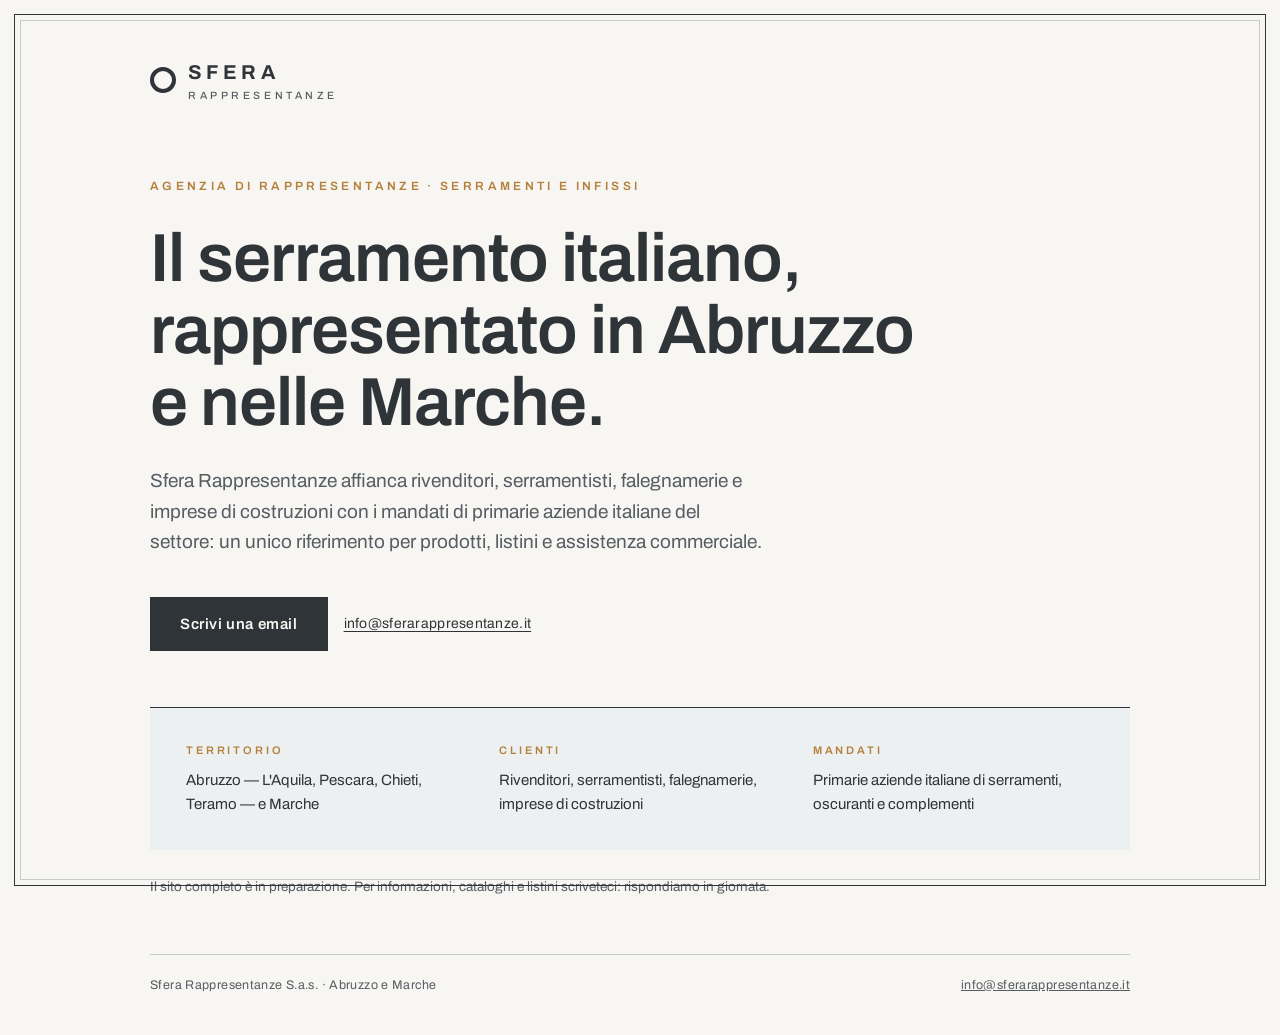
==== index.html @ 8144981e "Territorio Abruzzo e Marche + email info@sferarappresentanze.it Co-Authored-By: Claude Fable 5 <nore" ====
<!DOCTYPE html>
<html lang="it">
<head>
<meta charset="UTF-8">
<meta name="viewport" content="width=device-width, initial-scale=1.0">
<title>Sfera Rappresentanze — Serramenti e infissi in Abruzzo</title>
<meta name="description" content="Sfera Rappresentanze S.a.s. — agenzia di rappresentanze per serramenti e infissi. Al fianco di rivenditori, serramentisti e imprese in Abruzzo e nelle Marche con i marchi di primarie aziende italiane.">
<link rel="icon" href="data:image/svg+xml,%3Csvg xmlns='http://www.w3.org/2000/svg' viewBox='0 0 32 32'%3E%3Ccircle cx='16' cy='16' r='11' fill='none' stroke='%232F3438' stroke-width='4'/%3E%3C/svg%3E">
<link rel="preconnect" href="https://fonts.googleapis.com">
<link rel="preconnect" href="https://fonts.gstatic.com" crossorigin>
<link href="https://fonts.googleapis.com/css2?family=Archivo:wght@400;500;600;700&display=swap" rel="stylesheet">
<style>
  :root {
    --carta: #F7F6F3;
    --antracite: #2F3438;
    --grafite: #565D63;
    --alluminio: #C8CBCD;
    --rovere: #B5803C;
    --vetro: #EDF0F1;
  }
  * { margin: 0; padding: 0; box-sizing: border-box; }

  html { scroll-behavior: smooth; }

  body {
    font-family: 'Archivo', system-ui, sans-serif;
    background: var(--carta);
    color: var(--antracite);
    line-height: 1.6;
    min-height: 100vh;
  }

  /* Il telaio: la pagina dentro una cornice, come un serramento */
  .telaio {
    position: fixed;
    inset: 14px;
    border: 1.5px solid var(--antracite);
    pointer-events: none;
    z-index: 10;
  }
  .telaio::after {
    content: "";
    position: absolute;
    inset: 5px;
    border: 1px solid var(--alluminio);
  }

  .pagina {
    max-width: 1060px;
    margin: 0 auto;
    padding: 56px 40px 40px;
    display: flex;
    flex-direction: column;
    min-height: 100vh;
  }

  header {
    display: flex;
    align-items: baseline;
    gap: 14px;
  }
  .marchio {
    display: flex;
    align-items: center;
    gap: 12px;
  }
  .sfera-glifo {
    width: 26px;
    height: 26px;
    border: 4px solid var(--antracite);
    border-radius: 50%;
    flex: none;
  }
  .marchio-testo {
    font-weight: 700;
    font-size: 20px;
    letter-spacing: 0.22em;
    text-transform: uppercase;
  }
  .marchio-testo small {
    display: block;
    font-weight: 500;
    font-size: 10.5px;
    letter-spacing: 0.34em;
    color: var(--grafite);
  }

  main { flex: 1; display: flex; flex-direction: column; justify-content: center; }

  .hero {
    padding: 72px 0 56px;
  }
  .occhiello {
    font-size: 12px;
    font-weight: 600;
    letter-spacing: 0.28em;
    text-transform: uppercase;
    color: var(--rovere);
    margin-bottom: 26px;
  }
  h1 {
    font-size: clamp(38px, 6.5vw, 68px);
    font-weight: 600;
    line-height: 1.06;
    letter-spacing: -0.015em;
    max-width: 20ch;
  }
  .sottotitolo {
    margin-top: 28px;
    font-size: clamp(16px, 2vw, 19px);
    color: var(--grafite);
    max-width: 56ch;
  }
  .azioni { margin-top: 40px; display: flex; gap: 16px; flex-wrap: wrap; align-items: center; }
  .cta {
    display: inline-block;
    background: var(--antracite);
    color: var(--carta);
    text-decoration: none;
    font-weight: 600;
    font-size: 15px;
    letter-spacing: 0.04em;
    padding: 15px 30px;
    transition: background 0.2s ease;
  }
  .cta:hover, .cta:focus-visible { background: var(--rovere); }
  .cta:focus-visible { outline: 2px solid var(--antracite); outline-offset: 3px; }
  .email-testo {
    font-size: 14px;
    color: var(--grafite);
    letter-spacing: 0.02em;
  }
  .email-testo a { color: var(--antracite); text-decoration: underline; text-underline-offset: 3px; }

  /* Banda dati: tre voci che dicono chi siamo, senza fronzoli */
  .banda {
    background: var(--vetro);
    border-top: 1.5px solid var(--antracite);
    padding: 34px 36px;
    display: grid;
    grid-template-columns: repeat(3, 1fr);
    gap: 32px;
  }
  .banda dt {
    font-size: 11px;
    font-weight: 600;
    letter-spacing: 0.26em;
    text-transform: uppercase;
    color: var(--rovere);
    margin-bottom: 8px;
  }
  .banda dd { font-size: 15px; color: var(--antracite); }

  .nota-cantiere {
    margin-top: 26px;
    font-size: 13.5px;
    color: var(--grafite);
  }

  footer {
    margin-top: 56px;
    padding-top: 20px;
    border-top: 1px solid var(--alluminio);
    display: flex;
    justify-content: space-between;
    gap: 16px;
    flex-wrap: wrap;
    font-size: 12.5px;
    color: var(--grafite);
    letter-spacing: 0.03em;
  }
  @media (max-width: 720px) {
    .telaio { inset: 8px; }
    .pagina { padding: 40px 26px 30px; }
    .hero { padding: 48px 0 40px; }
    .banda { grid-template-columns: 1fr; gap: 22px; padding: 28px 24px; }
  }

  /* Ingresso sobrio */
  @media (prefers-reduced-motion: no-preference) {
    .hero > *, .banda, footer {
      opacity: 0;
      transform: translateY(14px);
      animation: entra 0.7s ease forwards;
    }
    .occhiello { animation-delay: 0.05s; }
    h1 { animation-delay: 0.15s; }
    .sottotitolo { animation-delay: 0.25s; }
    .azioni { animation-delay: 0.35s; }
    .banda { animation-delay: 0.45s; }
    footer { animation-delay: 0.55s; }
    @keyframes entra { to { opacity: 1; transform: none; } }
  }
</style>
</head>
<body>
<div class="telaio" aria-hidden="true"></div>
<div class="pagina">

  <header>
    <div class="marchio">
      <span class="sfera-glifo" aria-hidden="true"></span>
      <span class="marchio-testo">Sfera<small>Rappresentanze</small></span>
    </div>
  </header>

  <main>
    <section class="hero">
      <p class="occhiello">Agenzia di rappresentanze · Serramenti e infissi</p>
      <h1>Il serramento italiano, rappresentato in Abruzzo e nelle Marche.</h1>
      <p class="sottotitolo">
        Sfera Rappresentanze affianca rivenditori, serramentisti, falegnamerie e imprese
        di costruzioni con i mandati di primarie aziende italiane del settore:
        un unico riferimento per prodotti, listini e assistenza commerciale.
      </p>
      <div class="azioni">
        <a class="cta" href="mailto:info@sferarappresentanze.it">Scrivi una email</a>
        <p class="email-testo"><a href="mailto:info@sferarappresentanze.it">info@sferarappresentanze.it</a></p>
      </div>
    </section>

    <dl class="banda">
      <div>
        <dt>Territorio</dt>
        <dd>Abruzzo — L'Aquila, Pescara, Chieti, Teramo — e Marche</dd>
      </div>
      <div>
        <dt>Clienti</dt>
        <dd>Rivenditori, serramentisti, falegnamerie, imprese di costruzioni</dd>
      </div>
      <div>
        <dt>Mandati</dt>
        <dd>Primarie aziende italiane di serramenti, oscuranti e complementi</dd>
      </div>
    </dl>

    <p class="nota-cantiere">Il sito completo è in preparazione. Per informazioni, cataloghi e listini scriveteci: rispondiamo in giornata.</p>
  </main>

  <footer>
    <span>Sfera Rappresentanze S.a.s. · Abruzzo e Marche</span>
    <!-- TODO: aggiungere P.IVA appena fornita da Leo (obbligo di legge sui siti aziendali) -->
    <span><a href="mailto:info@sferarappresentanze.it" style="color:inherit">info@sferarappresentanze.it</a></span>
  </footer>

</div>
</body>
</html>
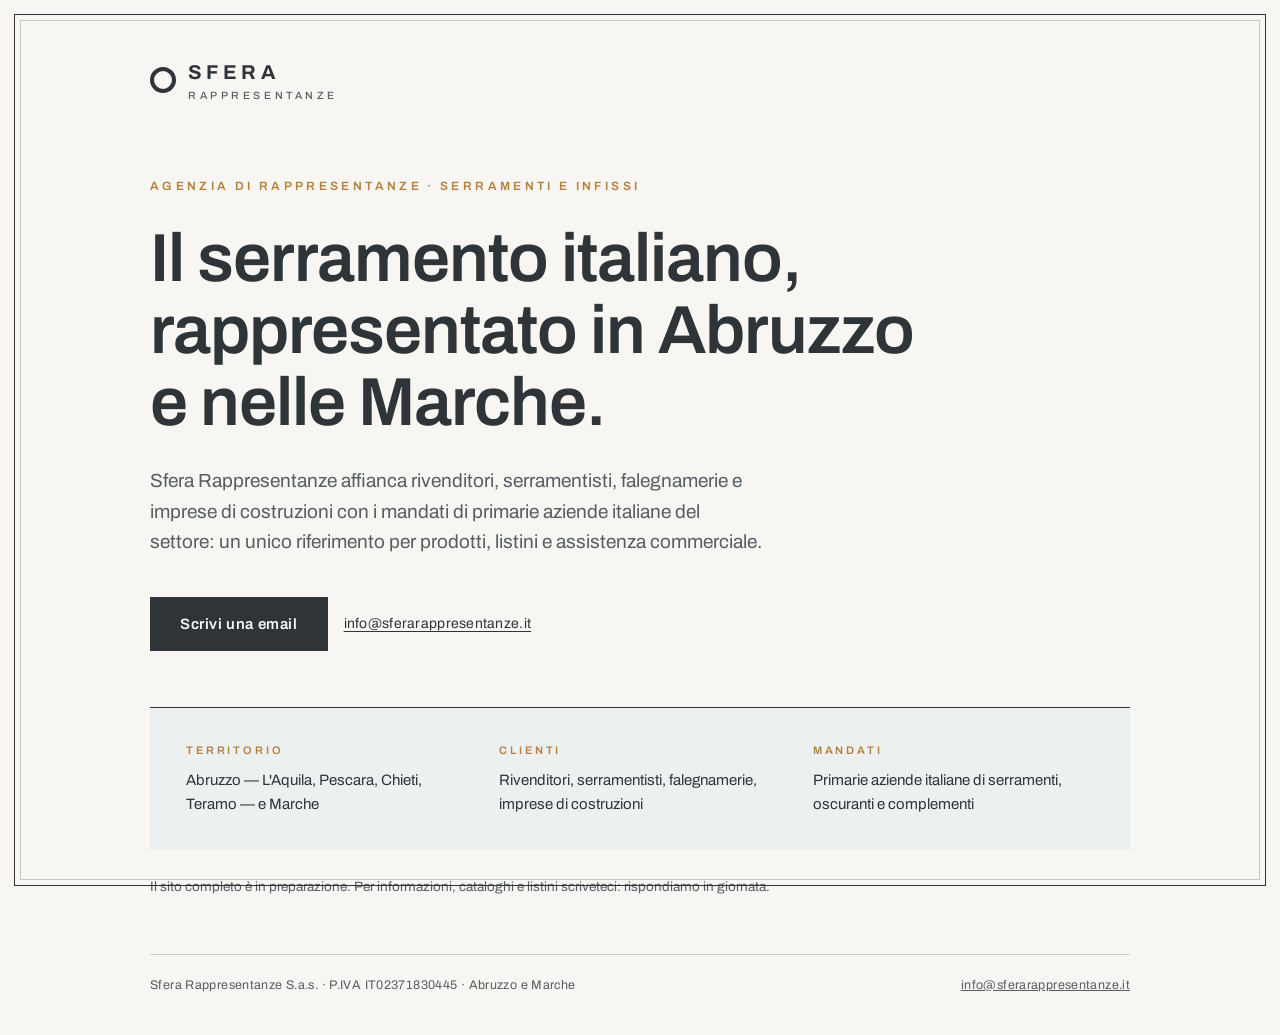
==== commit b6ce5566: "Footer: P.IVA IT02371830445 (obbligo di legge) Co-Authored-By: Claude Fable 5 <noreply@anthropic.com" ====
--- a/index.html
+++ b/index.html
@@ -238,8 +238,7 @@
   </main>
 
   <footer>
-    <span>Sfera Rappresentanze S.a.s. · Abruzzo e Marche</span>
-    <!-- TODO: aggiungere P.IVA appena fornita da Leo (obbligo di legge sui siti aziendali) -->
+    <span>Sfera Rappresentanze S.a.s. · P.IVA IT02371830445 · Abruzzo e Marche</span>
     <span><a href="mailto:info@sferarappresentanze.it" style="color:inherit">info@sferarappresentanze.it</a></span>
   </footer>
 
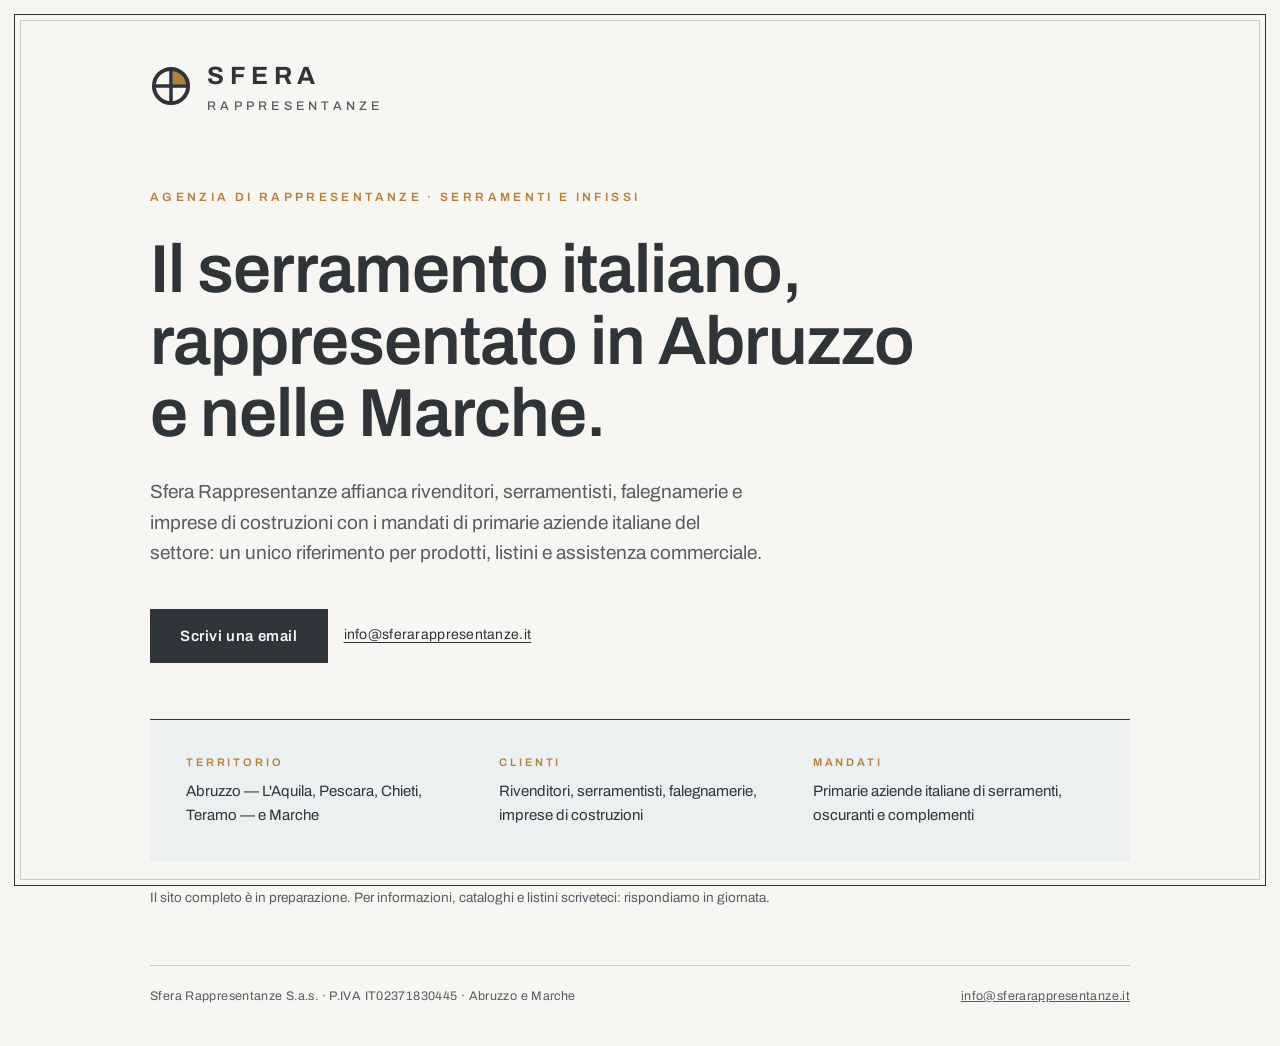
==== commit 2d19257a: "Logo nuovo «sfera-finestra» + marchio più grande su PC - Simbolo: cerchio con montante e traverso, u" ====
--- a/index.html
+++ b/index.html
@@ -5,10 +5,10 @@
 <meta name="viewport" content="width=device-width, initial-scale=1.0">
 <title>Sfera Rappresentanze — Serramenti e infissi in Abruzzo</title>
 <meta name="description" content="Sfera Rappresentanze S.a.s. — agenzia di rappresentanze per serramenti e infissi. Al fianco di rivenditori, serramentisti e imprese in Abruzzo e nelle Marche con i marchi di primarie aziende italiane.">
-<link rel="icon" href="data:image/svg+xml,%3Csvg xmlns='http://www.w3.org/2000/svg' viewBox='0 0 32 32'%3E%3Ccircle cx='16' cy='16' r='11' fill='none' stroke='%232F3438' stroke-width='4'/%3E%3C/svg%3E">
-<link rel="preconnect" href="https://fonts.googleapis.com">
-<link rel="preconnect" href="https://fonts.gstatic.com" crossorigin>
-<link href="https://fonts.googleapis.com/css2?family=Archivo:wght@400;500;600;700&display=swap" rel="stylesheet">
+<link rel="icon" href="risorse/logo/sfera-simbolo.svg" type="image/svg+xml">
+<link rel="apple-touch-icon" href="risorse/logo/png/sfera-icona-180.png">
+<!-- Carattere ospitato sul sito stesso: nessuna richiesta a Google Fonts -->
+<link rel="stylesheet" href="risorse/font/archivo.css">
 <style>
   :root {
     --carta: #F7F6F3;
@@ -62,25 +62,24 @@
   .marchio {
     display: flex;
     align-items: center;
-    gap: 12px;
+    gap: 15px;
   }
   .sfera-glifo {
-    width: 26px;
-    height: 26px;
-    border: 4px solid var(--antracite);
-    border-radius: 50%;
+    width: 42px;
+    height: 42px;
     flex: none;
+    color: var(--antracite);
   }
   .marchio-testo {
     font-weight: 700;
-    font-size: 20px;
+    font-size: 25px;
     letter-spacing: 0.22em;
     text-transform: uppercase;
   }
   .marchio-testo small {
     display: block;
     font-weight: 500;
-    font-size: 10.5px;
+    font-size: 12.5px;
     letter-spacing: 0.34em;
     color: var(--grafite);
   }
@@ -174,6 +173,9 @@
     .pagina { padding: 40px 26px 30px; }
     .hero { padding: 48px 0 40px; }
     .banda { grid-template-columns: 1fr; gap: 22px; padding: 28px 24px; }
+    .sfera-glifo { width: 28px; height: 28px; }
+    .marchio-testo { font-size: 20px; }
+    .marchio-testo small { font-size: 10.5px; }
   }
 
   /* Ingresso sobrio */
@@ -199,7 +201,7 @@
 
   <header>
     <div class="marchio">
-      <span class="sfera-glifo" aria-hidden="true"></span>
+      <svg class="sfera-glifo" viewBox="0 0 48 48" aria-hidden="true"><path d="M26 6.1A18 18 0 0 1 41.9 22H26Z" fill="#B5803C"/><circle cx="24" cy="24" r="19.5" fill="none" stroke="currentColor" stroke-width="4.5"/><path d="M24 5v38M5 24h38" fill="none" stroke="currentColor" stroke-width="4"/></svg>
       <span class="marchio-testo">Sfera<small>Rappresentanze</small></span>
     </div>
   </header>
--- a/risorse/font/archivo.css
+++ b/risorse/font/archivo.css
@@ -0,0 +1,21 @@
+/* Archivo (SIL Open Font License 1.1, vedi OFL.txt) — ospitato in casa: nessuna richiesta a Google */
+/* latin-ext */
+@font-face {
+  font-family: 'Archivo';
+  font-style: normal;
+  font-weight: 100 900;
+  font-stretch: 62% 125%;
+  font-display: swap;
+  src: url(archivo-latin-ext.woff2) format('woff2');
+  unicode-range: U+0100-02BA, U+02BD-02C5, U+02C7-02CC, U+02CE-02D7, U+02DD-02FF, U+0304, U+0308, U+0329, U+1D00-1DBF, U+1E00-1E9F, U+1EF2-1EFF, U+2020, U+20A0-20AB, U+20AD-20C0, U+2113, U+2C60-2C7F, U+A720-A7FF;
+}
+/* latin */
+@font-face {
+  font-family: 'Archivo';
+  font-style: normal;
+  font-weight: 100 900;
+  font-stretch: 62% 125%;
+  font-display: swap;
+  src: url(archivo-latin.woff2) format('woff2');
+  unicode-range: U+0000-00FF, U+0131, U+0152-0153, U+02BB-02BC, U+02C6, U+02DA, U+02DC, U+0304, U+0308, U+0329, U+2000-206F, U+20AC, U+2122, U+2191, U+2193, U+2212, U+2215, U+FEFF, U+FFFD;
+}
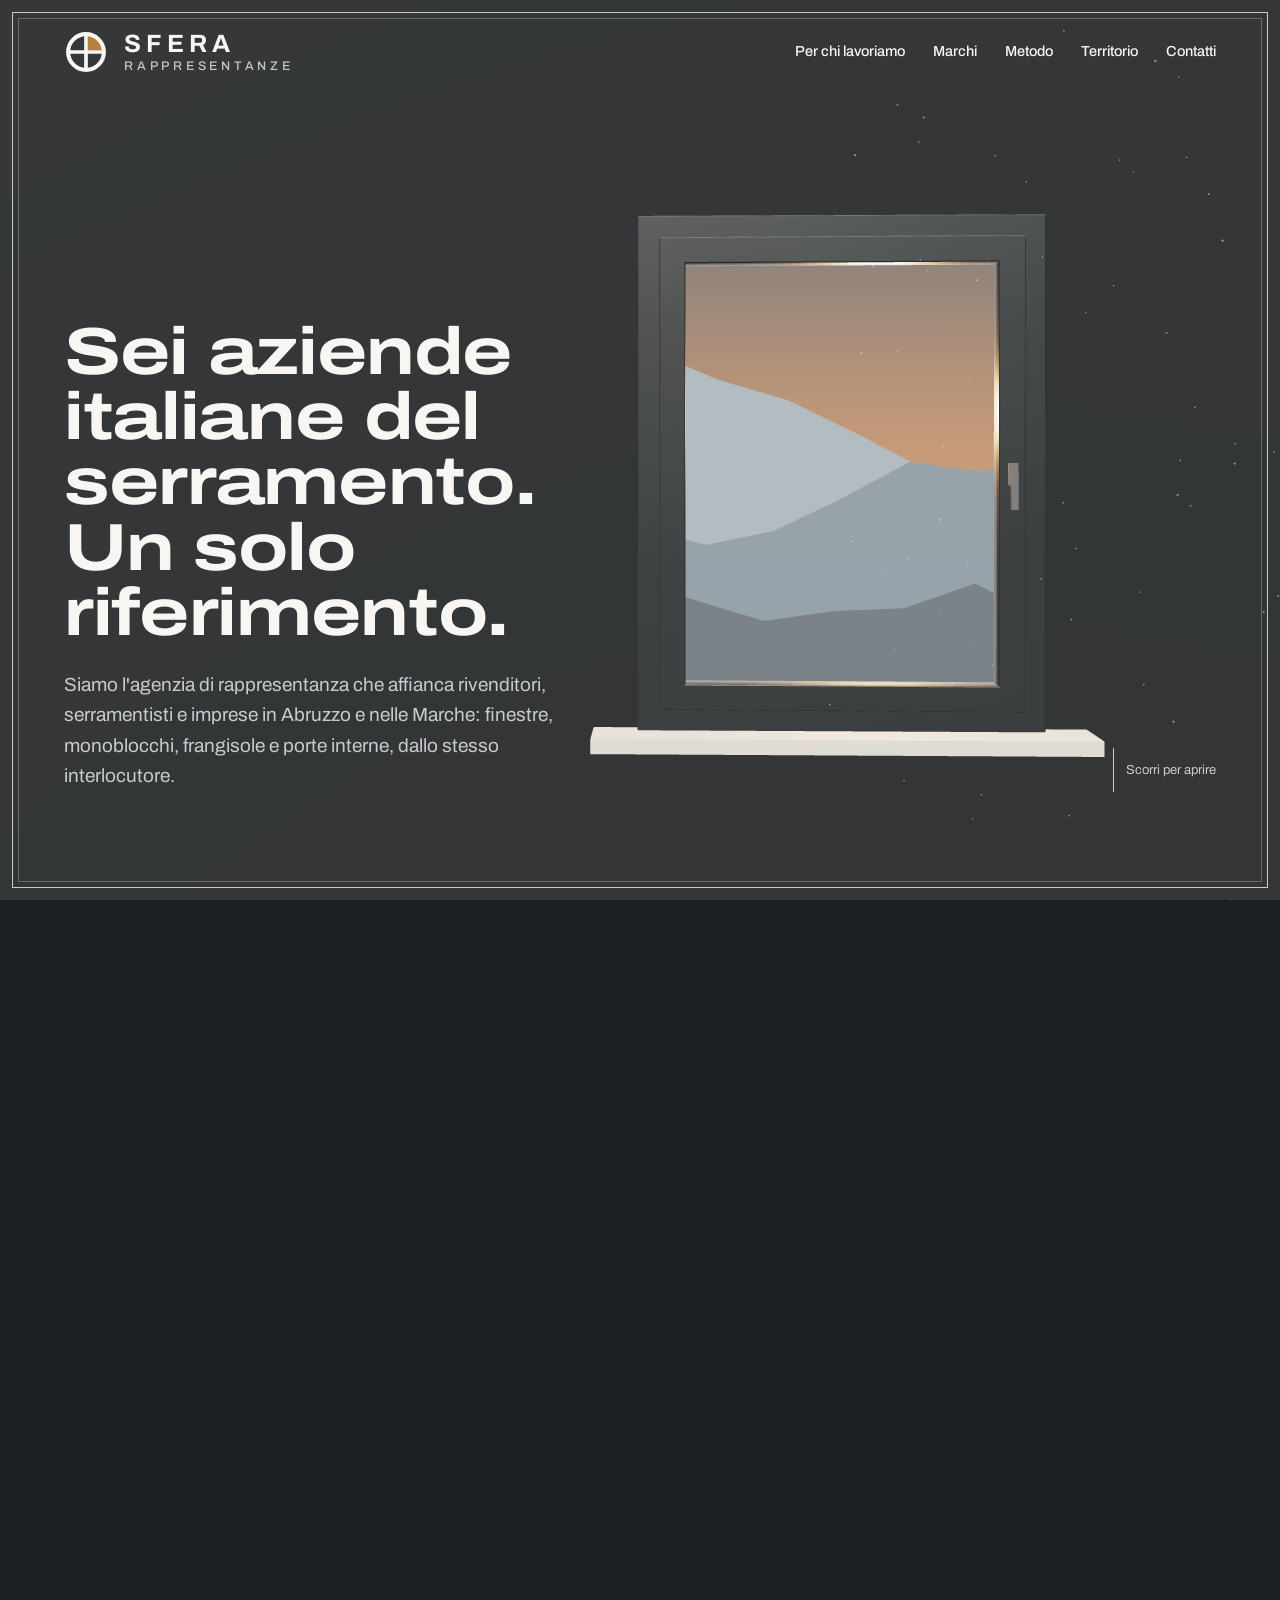
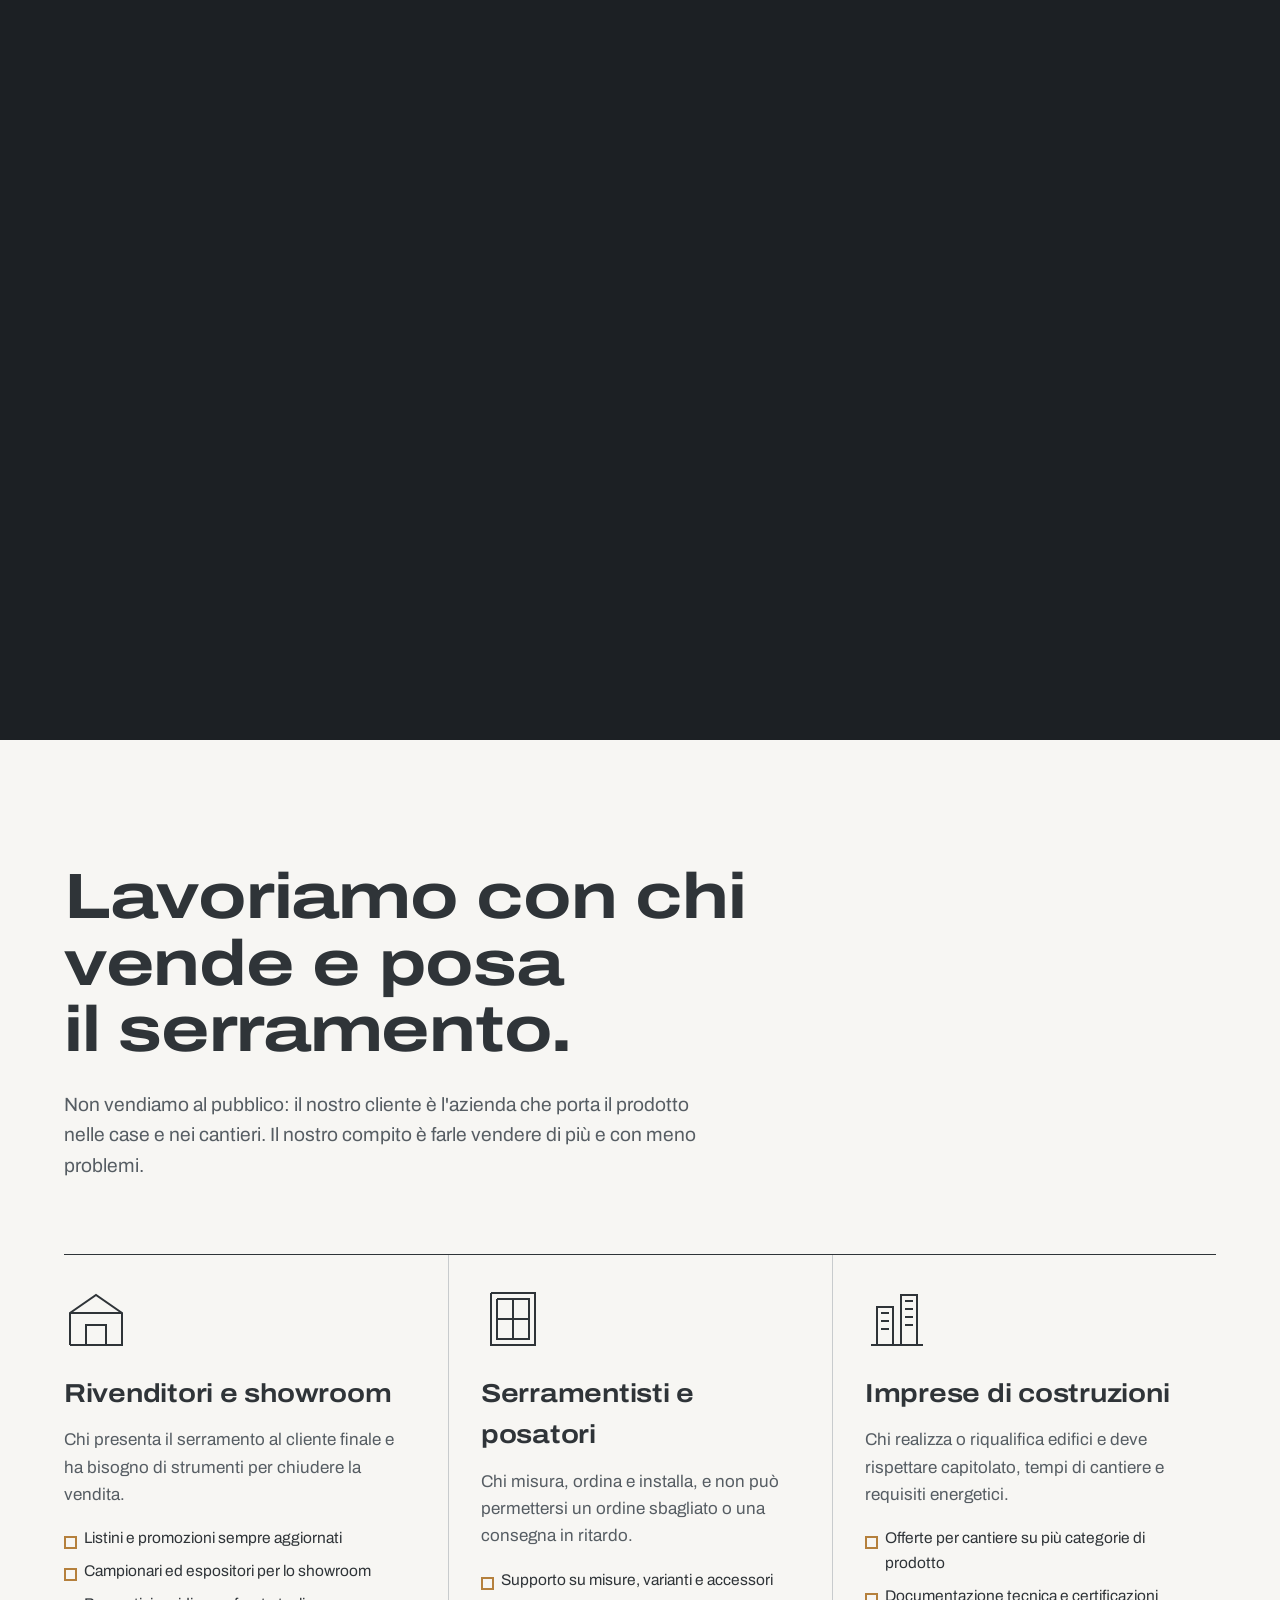
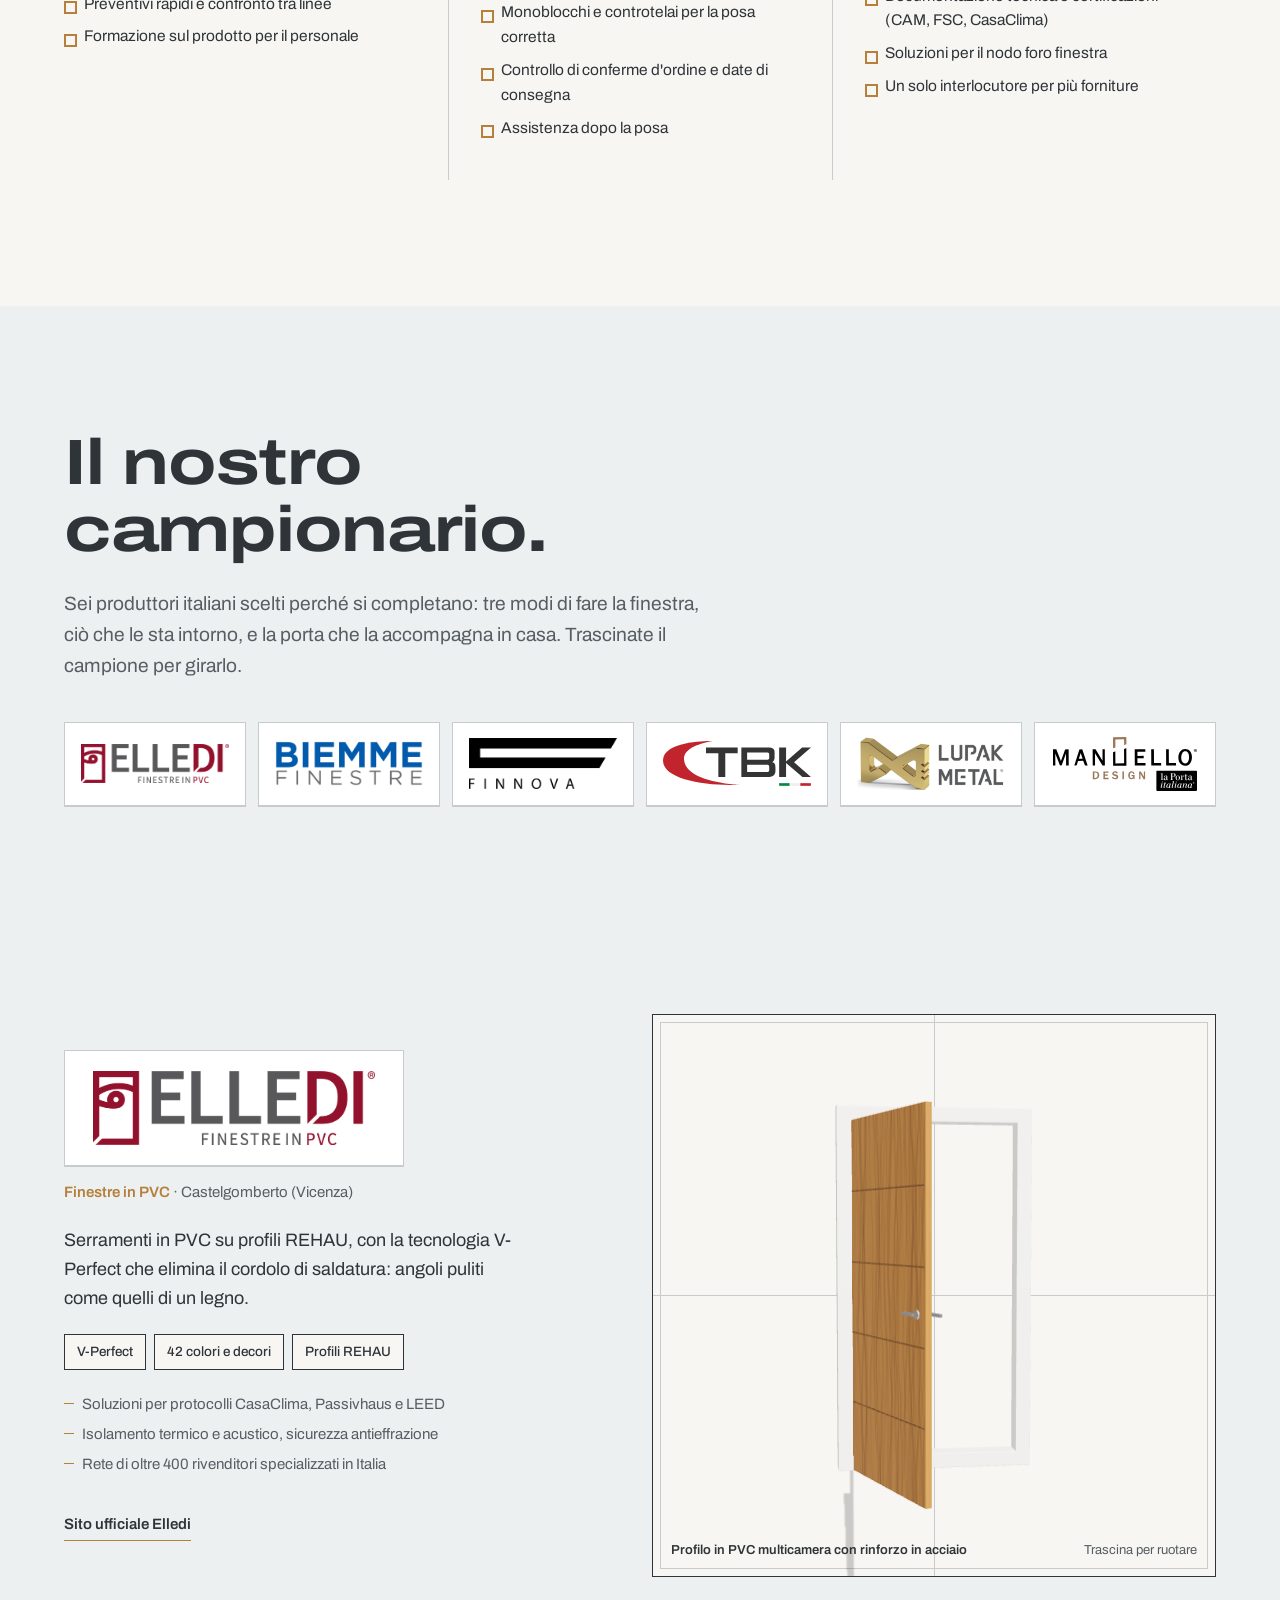
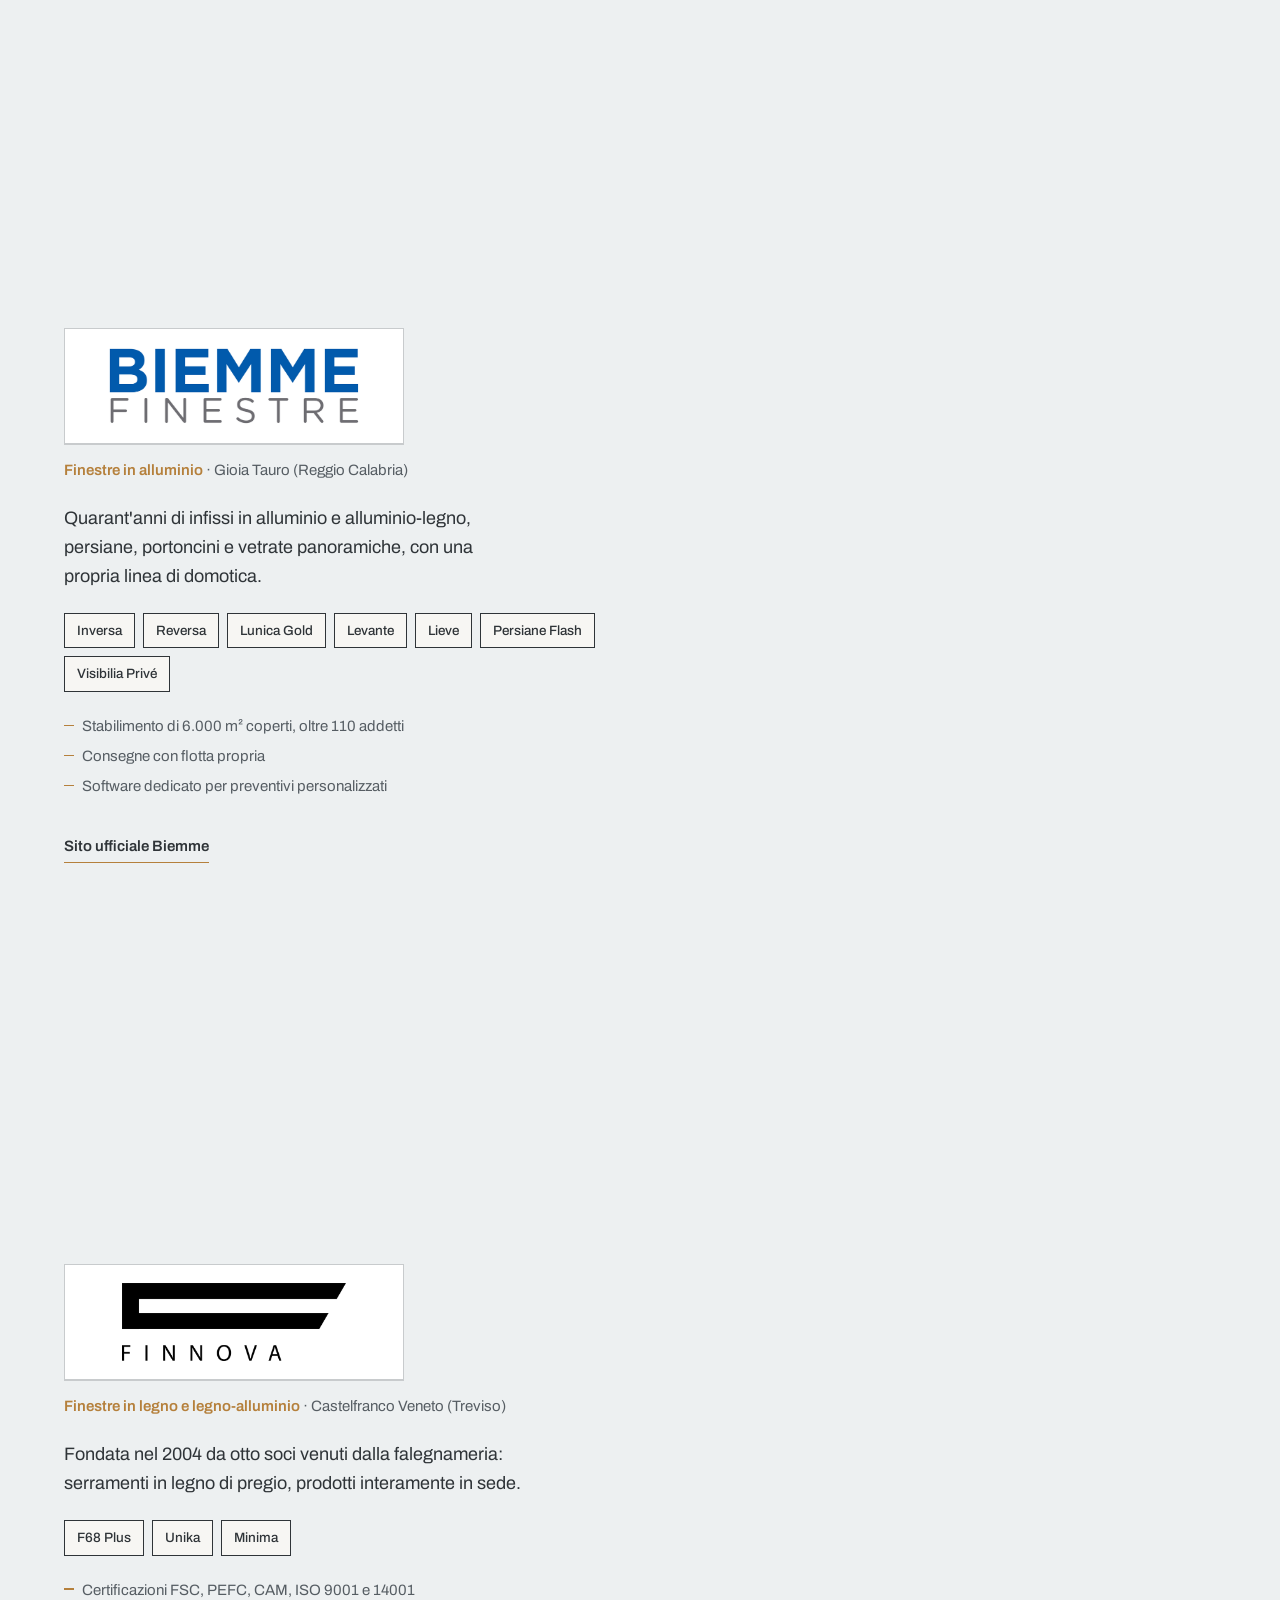
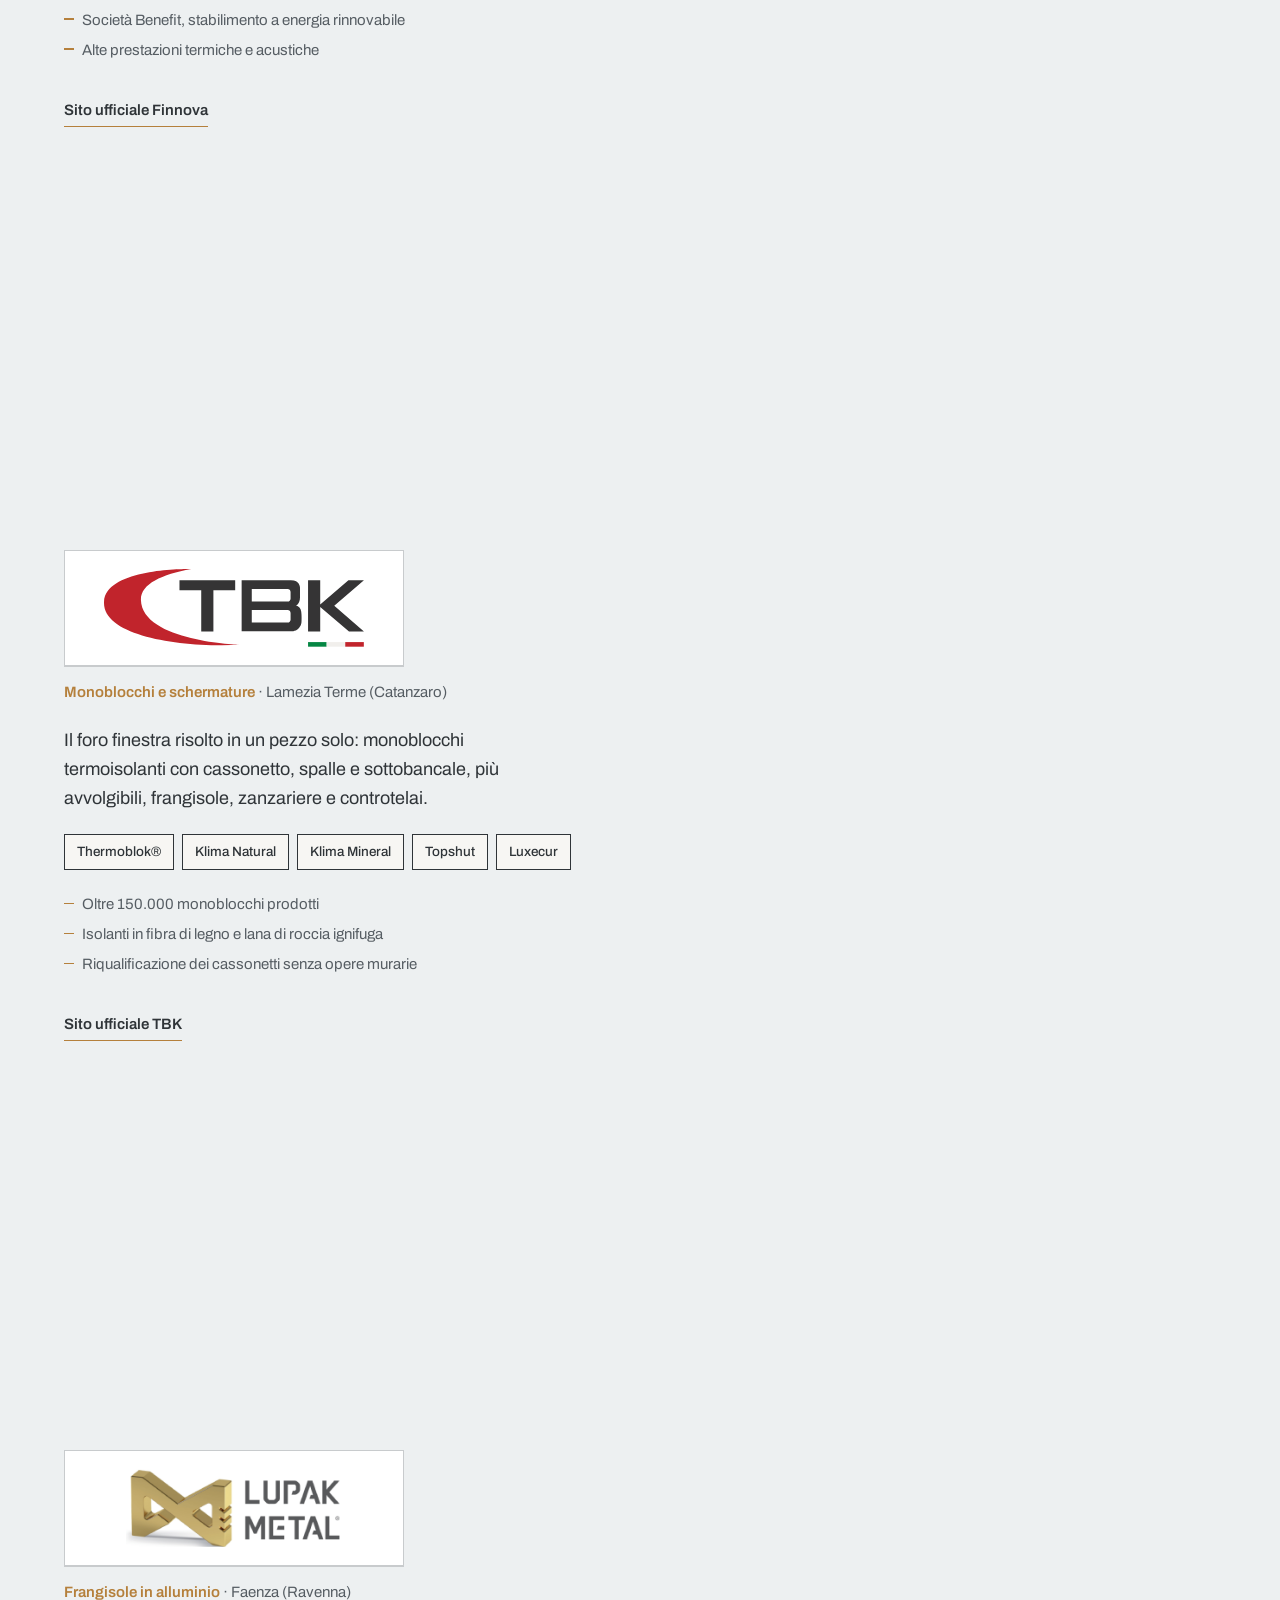
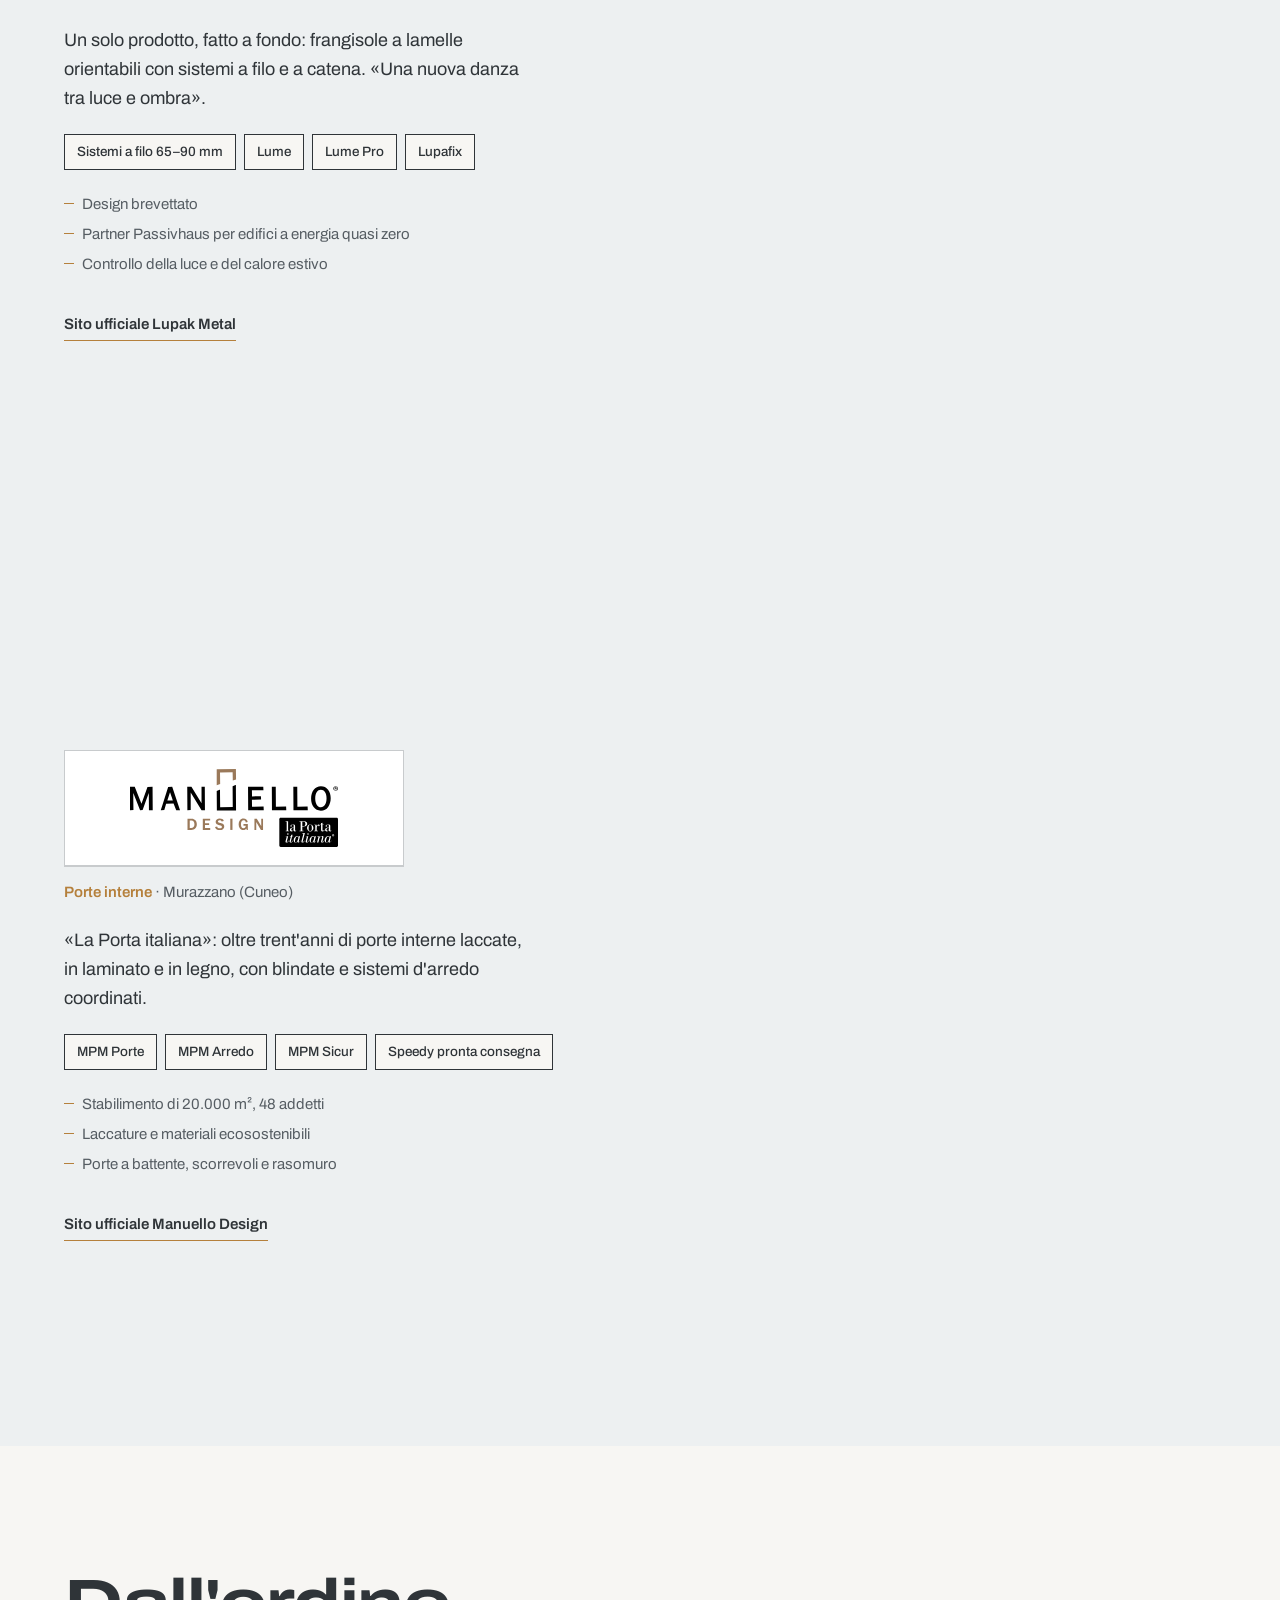
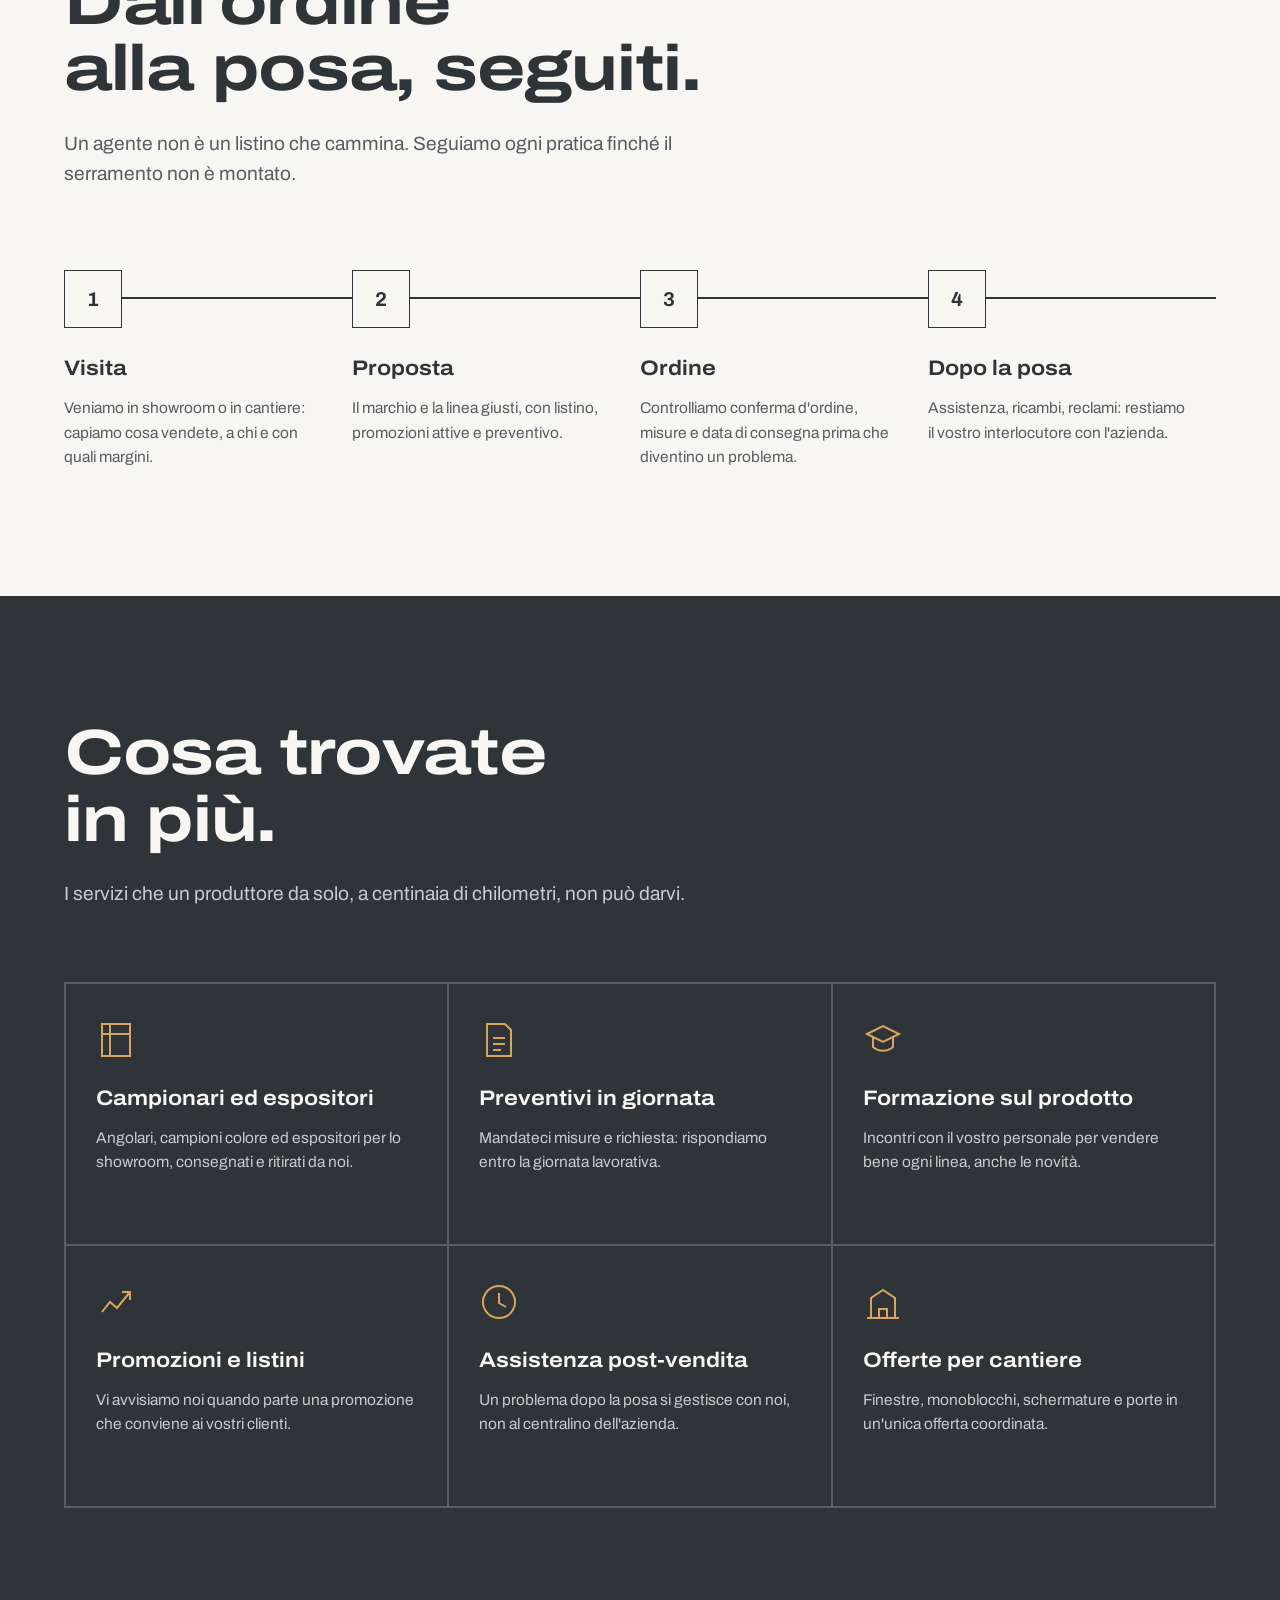
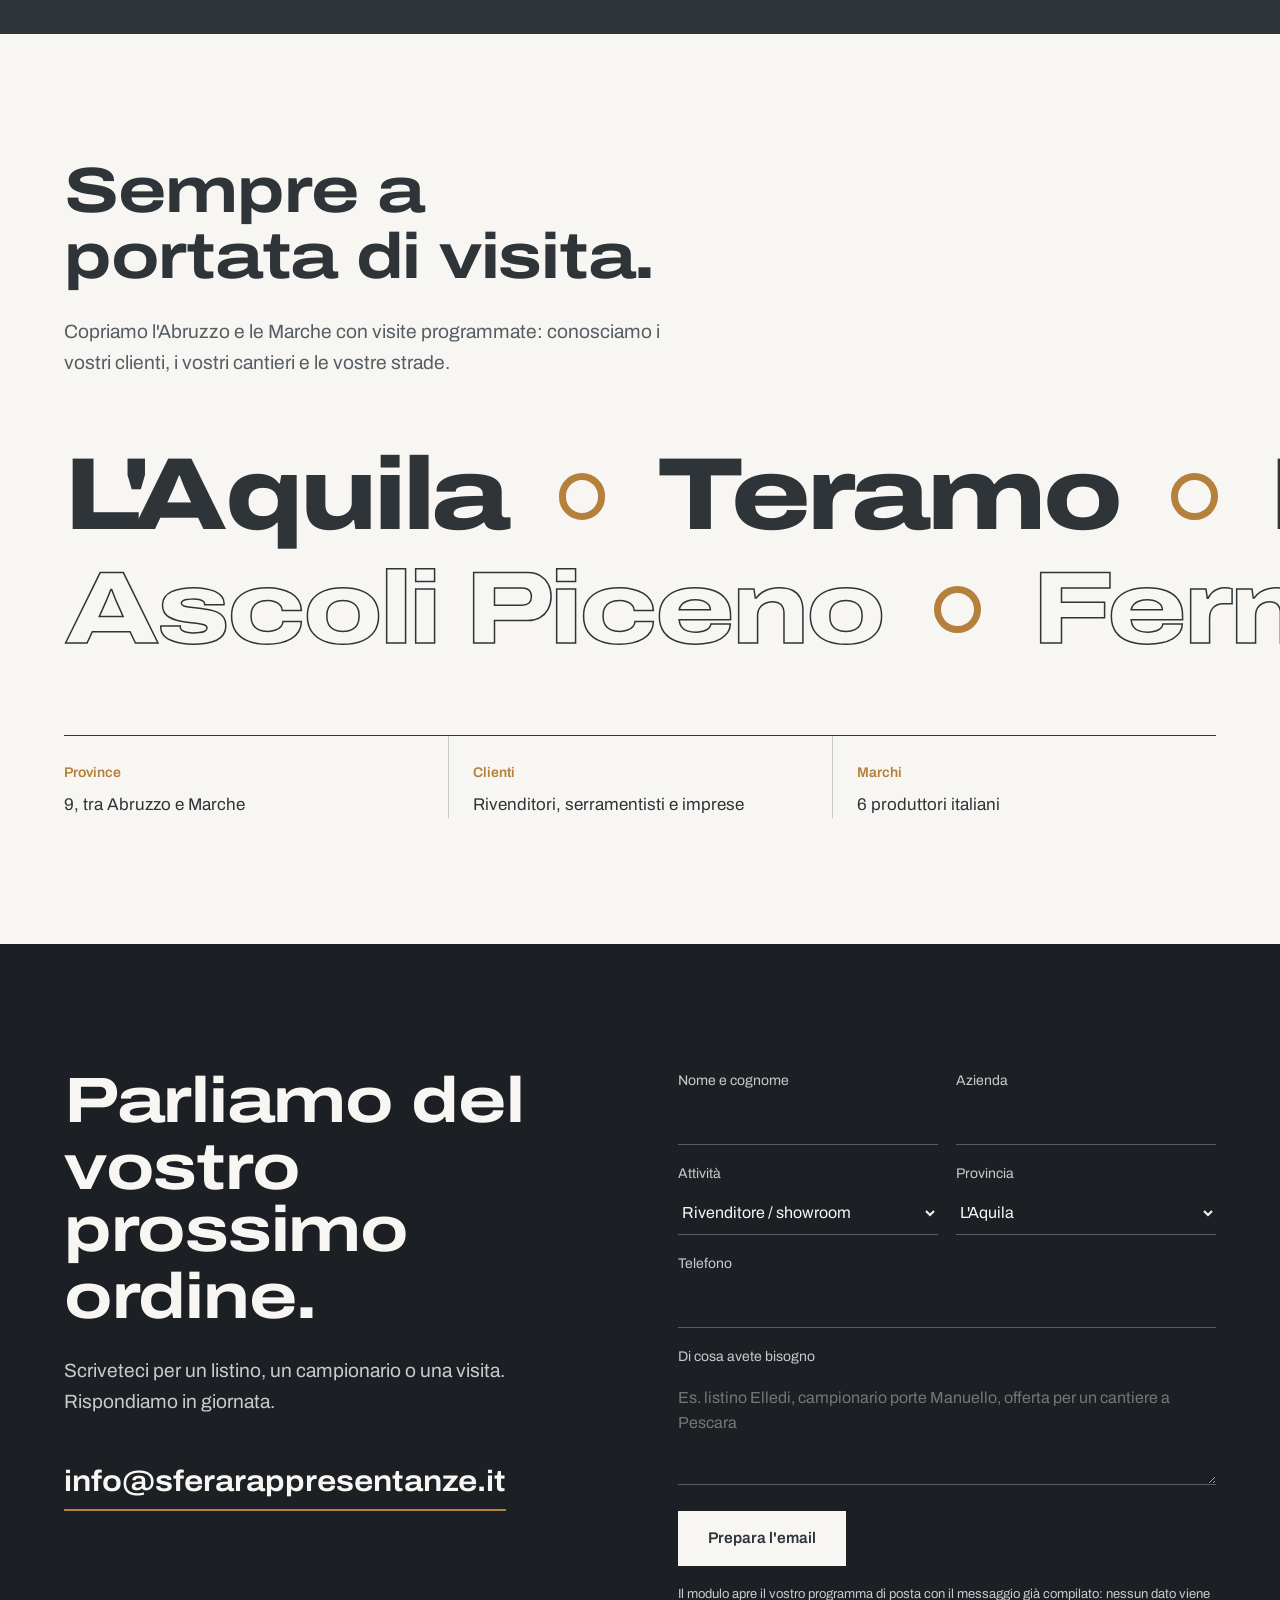
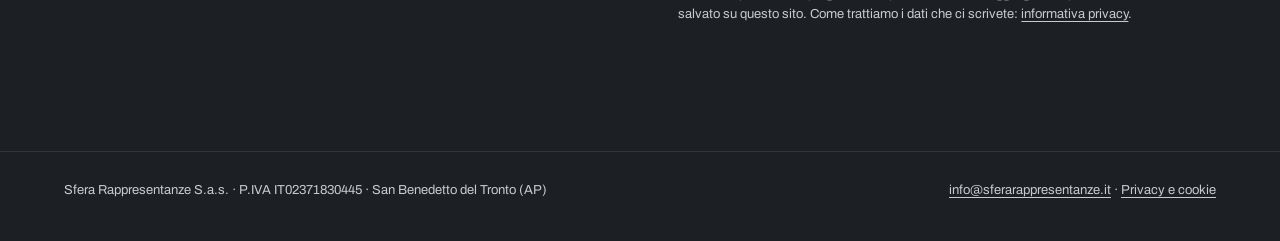
==== commit 115f27c5: "Sito completo PUBBLICO: la bozza diventa la home - anteprima-k7q2/ → radice (git mv): index, privacy" ====
--- a/index.html
+++ b/index.html
@@ -3,247 +3,357 @@
 <head>
 <meta charset="UTF-8">
 <meta name="viewport" content="width=device-width, initial-scale=1.0">
-<title>Sfera Rappresentanze — Serramenti e infissi in Abruzzo</title>
-<meta name="description" content="Sfera Rappresentanze S.a.s. — agenzia di rappresentanze per serramenti e infissi. Al fianco di rivenditori, serramentisti e imprese in Abruzzo e nelle Marche con i marchi di primarie aziende italiane.">
+<link rel="canonical" href="https://www.sferarappresentanze.it/">
+<title>Sfera Rappresentanze — Serramenti, schermature e porte per Abruzzo e Marche</title>
+<meta name="description" content="Sfera Rappresentanze S.a.s.: agenzia di rappresentanza per rivenditori, serramentisti e imprese in Abruzzo e nelle Marche. Elledi, Biemme, Finnova, TBK, Lupak Metal, Manuello Design.">
 <link rel="icon" href="risorse/logo/sfera-simbolo.svg" type="image/svg+xml">
 <link rel="apple-touch-icon" href="risorse/logo/png/sfera-icona-180.png">
-<!-- Carattere ospitato sul sito stesso: nessuna richiesta a Google Fonts -->
+<!-- Carattere e libreria 3D ospitati sul sito stesso: nessun servizio esterno riceve i dati dei visitatori -->
 <link rel="stylesheet" href="risorse/font/archivo.css">
-<style>
-  :root {
-    --carta: #F7F6F3;
-    --antracite: #2F3438;
-    --grafite: #565D63;
-    --alluminio: #C8CBCD;
-    --rovere: #B5803C;
-    --vetro: #EDF0F1;
-  }
-  * { margin: 0; padding: 0; box-sizing: border-box; }
-
-  html { scroll-behavior: smooth; }
-
-  body {
-    font-family: 'Archivo', system-ui, sans-serif;
-    background: var(--carta);
-    color: var(--antracite);
-    line-height: 1.6;
-    min-height: 100vh;
-  }
-
-  /* Il telaio: la pagina dentro una cornice, come un serramento */
-  .telaio {
-    position: fixed;
-    inset: 14px;
-    border: 1.5px solid var(--antracite);
-    pointer-events: none;
-    z-index: 10;
-  }
-  .telaio::after {
-    content: "";
-    position: absolute;
-    inset: 5px;
-    border: 1px solid var(--alluminio);
-  }
-
-  .pagina {
-    max-width: 1060px;
-    margin: 0 auto;
-    padding: 56px 40px 40px;
-    display: flex;
-    flex-direction: column;
-    min-height: 100vh;
-  }
-
-  header {
-    display: flex;
-    align-items: baseline;
-    gap: 14px;
-  }
-  .marchio {
-    display: flex;
-    align-items: center;
-    gap: 15px;
-  }
-  .sfera-glifo {
-    width: 42px;
-    height: 42px;
-    flex: none;
-    color: var(--antracite);
-  }
-  .marchio-testo {
-    font-weight: 700;
-    font-size: 25px;
-    letter-spacing: 0.22em;
-    text-transform: uppercase;
-  }
-  .marchio-testo small {
-    display: block;
-    font-weight: 500;
-    font-size: 12.5px;
-    letter-spacing: 0.34em;
-    color: var(--grafite);
-  }
-
-  main { flex: 1; display: flex; flex-direction: column; justify-content: center; }
-
-  .hero {
-    padding: 72px 0 56px;
-  }
-  .occhiello {
-    font-size: 12px;
-    font-weight: 600;
-    letter-spacing: 0.28em;
-    text-transform: uppercase;
-    color: var(--rovere);
-    margin-bottom: 26px;
-  }
-  h1 {
-    font-size: clamp(38px, 6.5vw, 68px);
-    font-weight: 600;
-    line-height: 1.06;
-    letter-spacing: -0.015em;
-    max-width: 20ch;
-  }
-  .sottotitolo {
-    margin-top: 28px;
-    font-size: clamp(16px, 2vw, 19px);
-    color: var(--grafite);
-    max-width: 56ch;
-  }
-  .azioni { margin-top: 40px; display: flex; gap: 16px; flex-wrap: wrap; align-items: center; }
-  .cta {
-    display: inline-block;
-    background: var(--antracite);
-    color: var(--carta);
-    text-decoration: none;
-    font-weight: 600;
-    font-size: 15px;
-    letter-spacing: 0.04em;
-    padding: 15px 30px;
-    transition: background 0.2s ease;
-  }
-  .cta:hover, .cta:focus-visible { background: var(--rovere); }
-  .cta:focus-visible { outline: 2px solid var(--antracite); outline-offset: 3px; }
-  .email-testo {
-    font-size: 14px;
-    color: var(--grafite);
-    letter-spacing: 0.02em;
-  }
-  .email-testo a { color: var(--antracite); text-decoration: underline; text-underline-offset: 3px; }
-
-  /* Banda dati: tre voci che dicono chi siamo, senza fronzoli */
-  .banda {
-    background: var(--vetro);
-    border-top: 1.5px solid var(--antracite);
-    padding: 34px 36px;
-    display: grid;
-    grid-template-columns: repeat(3, 1fr);
-    gap: 32px;
-  }
-  .banda dt {
-    font-size: 11px;
-    font-weight: 600;
-    letter-spacing: 0.26em;
-    text-transform: uppercase;
-    color: var(--rovere);
-    margin-bottom: 8px;
-  }
-  .banda dd { font-size: 15px; color: var(--antracite); }
-
-  .nota-cantiere {
-    margin-top: 26px;
-    font-size: 13.5px;
-    color: var(--grafite);
-  }
-
-  footer {
-    margin-top: 56px;
-    padding-top: 20px;
-    border-top: 1px solid var(--alluminio);
-    display: flex;
-    justify-content: space-between;
-    gap: 16px;
-    flex-wrap: wrap;
-    font-size: 12.5px;
-    color: var(--grafite);
-    letter-spacing: 0.03em;
-  }
-  @media (max-width: 720px) {
-    .telaio { inset: 8px; }
-    .pagina { padding: 40px 26px 30px; }
-    .hero { padding: 48px 0 40px; }
-    .banda { grid-template-columns: 1fr; gap: 22px; padding: 28px 24px; }
-    .sfera-glifo { width: 28px; height: 28px; }
-    .marchio-testo { font-size: 20px; }
-    .marchio-testo small { font-size: 10.5px; }
-  }
-
-  /* Ingresso sobrio */
-  @media (prefers-reduced-motion: no-preference) {
-    .hero > *, .banda, footer {
-      opacity: 0;
-      transform: translateY(14px);
-      animation: entra 0.7s ease forwards;
-    }
-    .occhiello { animation-delay: 0.05s; }
-    h1 { animation-delay: 0.15s; }
-    .sottotitolo { animation-delay: 0.25s; }
-    .azioni { animation-delay: 0.35s; }
-    .banda { animation-delay: 0.45s; }
-    footer { animation-delay: 0.55s; }
-    @keyframes entra { to { opacity: 1; transform: none; } }
-  }
-</style>
+<link rel="stylesheet" href="sito.css">
+<script type="importmap">
+{ "imports": {
+  "three": "./risorse/three/three.module.min.js",
+  "three/addons/environments/": "./risorse/three/"
+} }
+</script>
 </head>
 <body>
 <div class="telaio" aria-hidden="true"></div>
-<div class="pagina">
-
-  <header>
-    <div class="marchio">
-      <svg class="sfera-glifo" viewBox="0 0 48 48" aria-hidden="true"><path d="M26 6.1A18 18 0 0 1 41.9 22H26Z" fill="#B5803C"/><circle cx="24" cy="24" r="19.5" fill="none" stroke="currentColor" stroke-width="4.5"/><path d="M24 5v38M5 24h38" fill="none" stroke="currentColor" stroke-width="4"/></svg>
-      <span class="marchio-testo">Sfera<small>Rappresentanze</small></span>
-    </div>
-  </header>
-
-  <main>
-    <section class="hero">
-      <p class="occhiello">Agenzia di rappresentanze · Serramenti e infissi</p>
-      <h1>Il serramento italiano, rappresentato in Abruzzo e nelle Marche.</h1>
-      <p class="sottotitolo">
-        Sfera Rappresentanze affianca rivenditori, serramentisti, falegnamerie e imprese
-        di costruzioni con i mandati di primarie aziende italiane del settore:
-        un unico riferimento per prodotti, listini e assistenza commerciale.
-      </p>
-      <div class="azioni">
-        <a class="cta" href="mailto:info@sferarappresentanze.it">Scrivi una email</a>
-        <p class="email-testo"><a href="mailto:info@sferarappresentanze.it">info@sferarappresentanze.it</a></p>
-      </div>
-    </section>
-
-    <dl class="banda">
+
+<nav class="barra" aria-label="Navigazione principale">
+  <a class="marchio" href="#inizio">
+    <svg class="sfera-glifo" viewBox="0 0 48 48" aria-hidden="true"><path d="M26 6.1A18 18 0 0 1 41.9 22H26Z" fill="#B5803C"/><circle cx="24" cy="24" r="19.5" fill="none" stroke="currentColor" stroke-width="4.5"/><path d="M24 5v38M5 24h38" fill="none" stroke="currentColor" stroke-width="4"/></svg>
+    <span class="marchio-testo">SFERA<small>RAPPRESENTANZE</small></span>
+  </a>
+  <ul class="menu" id="menu">
+    <li><a href="#per-chi">Per chi lavoriamo</a></li>
+    <li><a href="#marchi">Marchi</a></li>
+    <li><a href="#metodo">Metodo</a></li>
+    <li><a href="#territorio">Territorio</a></li>
+    <li><a href="#contatti">Contatti</a></li>
+  </ul>
+  <button class="menu-apri" type="button" aria-controls="menu" aria-expanded="false">Menu</button>
+</nav>
+
+<main>
+  <!-- Apertura: la finestra si apre mentre si scorre -->
+  <section class="apertura" id="inizio" data-tono="scuro">
+    <div class="apertura-scena">
+      <canvas id="tela-finestra" aria-hidden="true"></canvas>
+      <div class="apertura-testo">
+        <h1 class="titolo-largo">Sei aziende italiane del serramento. Un solo riferimento.</h1>
+        <p>Siamo l'agenzia di rappresentanza che affianca rivenditori, serramentisti e imprese in Abruzzo e nelle Marche: finestre, monoblocchi, frangisole e porte interne, dallo stesso interlocutore.</p>
+      </div>
+      <div class="suggerimento-scorri" aria-hidden="true"><span></span>Scorri per aprire</div>
+      <div class="apertura-dopo" aria-hidden="true">
+        <p class="titolo-largo">Dal foro finestra alla porta di casa.</p>
+      </div>
+    </div>
+  </section>
+
+  <!-- Per chi lavoriamo -->
+  <section class="sezione" id="per-chi" data-tono="chiaro" data-rivela>
+    <div class="contenuto">
+      <h2 class="titolo-largo">
+        <span class="riga-rivela"><span>Lavoriamo con chi</span></span>
+        <span class="riga-rivela"><span>vende e posa</span></span>
+        <span class="riga-rivela"><span>il serramento.</span></span>
+      </h2>
+      <p class="introduzione">Non vendiamo al pubblico: il nostro cliente è l'azienda che porta il prodotto nelle case e nei cantieri. Il nostro compito è farle vendere di più e con meno problemi.</p>
+
+      <div class="clienti-griglia">
+        <article class="cliente-tipo">
+          <svg class="cliente-icona" viewBox="0 0 64 64" fill="none" stroke="currentColor" stroke-width="2" aria-hidden="true">
+            <path class="traccia" d="M6 58V26L32 8l26 18v32H6z M22 58V38h20v20 M6 26h52"/>
+          </svg>
+          <h3>Rivenditori e showroom</h3>
+          <p>Chi presenta il serramento al cliente finale e ha bisogno di strumenti per chiudere la vendita.</p>
+          <ul>
+            <li>Listini e promozioni sempre aggiornati</li>
+            <li>Campionari ed espositori per lo showroom</li>
+            <li>Preventivi rapidi e confronto tra linee</li>
+            <li>Formazione sul prodotto per il personale</li>
+          </ul>
+        </article>
+        <article class="cliente-tipo">
+          <svg class="cliente-icona" viewBox="0 0 64 64" fill="none" stroke="currentColor" stroke-width="2" aria-hidden="true">
+            <path class="traccia" d="M10 6h44v52H10z M16 12h32v40H16z M32 12v40 M16 32h32"/>
+          </svg>
+          <h3>Serramentisti e posatori</h3>
+          <p>Chi misura, ordina e installa, e non può permettersi un ordine sbagliato o una consegna in ritardo.</p>
+          <ul>
+            <li>Supporto su misure, varianti e accessori</li>
+            <li>Monoblocchi e controtelai per la posa corretta</li>
+            <li>Controllo di conferme d'ordine e date di consegna</li>
+            <li>Assistenza dopo la posa</li>
+          </ul>
+        </article>
+        <article class="cliente-tipo">
+          <svg class="cliente-icona" viewBox="0 0 64 64" fill="none" stroke="currentColor" stroke-width="2" aria-hidden="true">
+            <path class="traccia" d="M6 58h52 M12 58V20h16v38 M36 58V8h16v50 M16 26h8 M16 34h8 M16 42h8 M40 14h8 M40 22h8 M40 30h8 M40 38h8"/>
+          </svg>
+          <h3>Imprese di costruzioni</h3>
+          <p>Chi realizza o riqualifica edifici e deve rispettare capitolato, tempi di cantiere e requisiti energetici.</p>
+          <ul>
+            <li>Offerte per cantiere su più categorie di prodotto</li>
+            <li>Documentazione tecnica e certificazioni (CAM, FSC, CasaClima)</li>
+            <li>Soluzioni per il nodo foro finestra</li>
+            <li>Un solo interlocutore per più forniture</li>
+          </ul>
+        </article>
+      </div>
+    </div>
+  </section>
+
+  <!-- Marchi: il campionario 3D -->
+  <section class="sezione marchi" id="marchi" data-tono="chiaro">
+    <div class="contenuto marchi-intestazione" data-rivela>
+      <h2 class="titolo-largo">
+        <span class="riga-rivela"><span>Il nostro</span></span>
+        <span class="riga-rivela"><span>campionario.</span></span>
+      </h2>
+      <p class="introduzione">Sei produttori italiani scelti perché si completano: tre modi di fare la finestra, ciò che le sta intorno, e la porta che la accompagna in casa. Trascinate il campione per girarlo.</p>
+      <ul class="marchi-targhe">
+        <li><a href="#marchio-elledi" aria-label="Elledi: vai alla scheda"><img src="loghi/elledi.png" alt="Elledi" loading="lazy"></a></li>
+        <li><a href="#marchio-biemme" aria-label="Biemme Finestre: vai alla scheda"><img src="loghi/biemme.png" alt="Biemme Finestre" loading="lazy"></a></li>
+        <li><a href="#marchio-finnova" aria-label="Finnova: vai alla scheda"><img src="loghi/finnova.png" alt="Finnova" loading="lazy"></a></li>
+        <li><a href="#marchio-tbk" aria-label="TBK: vai alla scheda"><img src="loghi/tbk.svg" alt="TBK" loading="lazy"></a></li>
+        <li><a href="#marchio-lupak" aria-label="Lupak Metal: vai alla scheda"><img src="loghi/lupak.png" alt="Lupak Metal" loading="lazy"></a></li>
+        <li><a href="#marchio-manuello" aria-label="Manuello Design: vai alla scheda"><img src="loghi/manuello.svg" alt="Manuello Design" loading="lazy"></a></li>
+      </ul>
+    </div>
+
+    <div class="campionario">
+      <div class="campionario-palco">
+        <div class="palco-cornice">
+          <canvas id="tela-campioni" aria-label="Campione tridimensionale del prodotto" role="img"></canvas>
+          <div class="palco-didascalia"><strong data-didascalia>Profilo in PVC multicamera</strong><span>Trascina per ruotare</span></div>
+        </div>
+      </div>
+
+      <div class="marchi-elenco">
+        <article class="marchio-scheda" id="marchio-elledi" data-campione="pvc" data-didascalia="Profilo in PVC multicamera con rinforzo in acciaio">
+          <h3 class="marchio-targa"><img src="loghi/elledi.png" alt="Elledi"></h3>
+          <p class="marchio-sede"><b>Finestre in PVC</b> · Castelgomberto (Vicenza)</p>
+          <p class="marchio-descrizione">Serramenti in PVC su profili REHAU, con la tecnologia V-Perfect che elimina il cordolo di saldatura: angoli puliti come quelli di un legno.</p>
+          <ul class="marchio-linee"><li>V-Perfect</li><li>42 colori e decori</li><li>Profili REHAU</li></ul>
+          <ul class="marchio-punti">
+            <li>Soluzioni per protocolli CasaClima, Passivhaus e LEED</li>
+            <li>Isolamento termico e acustico, sicurezza antieffrazione</li>
+            <li>Rete di oltre 400 rivenditori specializzati in Italia</li>
+          </ul>
+          <a class="marchio-link" href="https://www.elledipvc.com/" target="_blank" rel="noopener">Sito ufficiale Elledi</a>
+        </article>
+
+        <article class="marchio-scheda" id="marchio-biemme" data-campione="alluminio" data-didascalia="Sezione reale Biemme Inversa, dal disegno tecnico">
+          <h3 class="marchio-targa"><img src="loghi/biemme.png" alt="Biemme Finestre"></h3>
+          <p class="marchio-sede"><b>Finestre in alluminio</b> · Gioia Tauro (Reggio Calabria)</p>
+          <p class="marchio-descrizione">Quarant'anni di infissi in alluminio e alluminio-legno, persiane, portoncini e vetrate panoramiche, con una propria linea di domotica.</p>
+          <ul class="marchio-linee"><li>Inversa</li><li>Reversa</li><li>Lunica Gold</li><li>Levante</li><li>Lieve</li><li>Persiane Flash</li><li>Visibilia Privé</li></ul>
+          <ul class="marchio-punti">
+            <li>Stabilimento di 6.000 m² coperti, oltre 110 addetti</li>
+            <li>Consegne con flotta propria</li>
+            <li>Software dedicato per preventivi personalizzati</li>
+          </ul>
+          <a class="marchio-link" href="https://www.biemmefinestre.it/" target="_blank" rel="noopener">Sito ufficiale Biemme</a>
+        </article>
+
+        <article class="marchio-scheda" id="marchio-finnova" data-campione="legno" data-didascalia="Legno lamellare con rivestimento in alluminio">
+          <h3 class="marchio-targa"><img src="loghi/finnova.png" alt="Finnova"></h3>
+          <p class="marchio-sede"><b>Finestre in legno e legno-alluminio</b> · Castelfranco Veneto (Treviso)</p>
+          <p class="marchio-descrizione">Fondata nel 2004 da otto soci venuti dalla falegnameria: serramenti in legno di pregio, prodotti interamente in sede.</p>
+          <ul class="marchio-linee"><li>F68 Plus</li><li>Unika</li><li>Minima</li></ul>
+          <ul class="marchio-punti">
+            <li>Certificazioni FSC, PEFC, CAM, ISO 9001 e 14001</li>
+            <li>Società Benefit, stabilimento a energia rinnovabile</li>
+            <li>Alte prestazioni termiche e acustiche</li>
+          </ul>
+          <a class="marchio-link" href="https://www.finnovasrl.it/" target="_blank" rel="noopener">Sito ufficiale Finnova</a>
+        </article>
+
+        <article class="marchio-scheda" id="marchio-tbk" data-campione="monoblocco" data-didascalia="Monoblocco termoisolante con avvolgibile">
+          <h3 class="marchio-targa"><img src="loghi/tbk.svg" alt="TBK"></h3>
+          <p class="marchio-sede"><b>Monoblocchi e schermature</b> · Lamezia Terme (Catanzaro)</p>
+          <p class="marchio-descrizione">Il foro finestra risolto in un pezzo solo: monoblocchi termoisolanti con cassonetto, spalle e sottobancale, più avvolgibili, frangisole, zanzariere e controtelai.</p>
+          <ul class="marchio-linee"><li>Thermoblok®</li><li>Klima Natural</li><li>Klima Mineral</li><li>Topshut</li><li>Luxecur</li></ul>
+          <ul class="marchio-punti">
+            <li>Oltre 150.000 monoblocchi prodotti</li>
+            <li>Isolanti in fibra di legno e lana di roccia ignifuga</li>
+            <li>Riqualificazione dei cassonetti senza opere murarie</li>
+          </ul>
+          <a class="marchio-link" href="https://www.tbksrl.it/" target="_blank" rel="noopener">Sito ufficiale TBK</a>
+        </article>
+
+        <article class="marchio-scheda" id="marchio-lupak" data-campione="frangisole" data-didascalia="Frangisole a lamelle orientabili">
+          <h3 class="marchio-targa"><img src="loghi/lupak.png" alt="Lupak Metal"></h3>
+          <p class="marchio-sede"><b>Frangisole in alluminio</b> · Faenza (Ravenna)</p>
+          <p class="marchio-descrizione">Un solo prodotto, fatto a fondo: frangisole a lamelle orientabili con sistemi a filo e a catena. «Una nuova danza tra luce e ombra».</p>
+          <ul class="marchio-linee"><li>Sistemi a filo 65–90 mm</li><li>Lume</li><li>Lume Pro</li><li>Lupafix</li></ul>
+          <ul class="marchio-punti">
+            <li>Design brevettato</li>
+            <li>Partner Passivhaus per edifici a energia quasi zero</li>
+            <li>Controllo della luce e del calore estivo</li>
+          </ul>
+          <a class="marchio-link" href="https://www.lupakmetal.com/" target="_blank" rel="noopener">Sito ufficiale Lupak Metal</a>
+        </article>
+
+        <article class="marchio-scheda" id="marchio-manuello" data-campione="porta" data-didascalia="Porta interna in legno">
+          <h3 class="marchio-targa"><img src="loghi/manuello.svg" alt="Manuello Design"></h3>
+          <p class="marchio-sede"><b>Porte interne</b> · Murazzano (Cuneo)</p>
+          <p class="marchio-descrizione">«La Porta italiana»: oltre trent'anni di porte interne laccate, in laminato e in legno, con blindate e sistemi d'arredo coordinati.</p>
+          <ul class="marchio-linee"><li>MPM Porte</li><li>MPM Arredo</li><li>MPM Sicur</li><li>Speedy pronta consegna</li></ul>
+          <ul class="marchio-punti">
+            <li>Stabilimento di 20.000 m², 48 addetti</li>
+            <li>Laccature e materiali ecosostenibili</li>
+            <li>Porte a battente, scorrevoli e rasomuro</li>
+          </ul>
+          <a class="marchio-link" href="https://www.manuellodesign.it/it/" target="_blank" rel="noopener">Sito ufficiale Manuello Design</a>
+        </article>
+      </div>
+    </div>
+  </section>
+
+  <!-- Metodo: una sequenza vera, quindi numerata -->
+  <section class="sezione metodo" id="metodo" data-tono="chiaro" data-rivela>
+    <div class="contenuto">
+      <h2 class="titolo-largo">
+        <span class="riga-rivela"><span>Dall'ordine</span></span>
+        <span class="riga-rivela"><span>alla posa, seguiti.</span></span>
+      </h2>
+      <p class="introduzione">Un agente non è un listino che cammina. Seguiamo ogni pratica finché il serramento non è montato.</p>
+      <ol class="passi">
+        <li class="passo"><h3>Visita</h3><p>Veniamo in showroom o in cantiere: capiamo cosa vendete, a chi e con quali margini.</p></li>
+        <li class="passo"><h3>Proposta</h3><p>Il marchio e la linea giusti, con listino, promozioni attive e preventivo.</p></li>
+        <li class="passo"><h3>Ordine</h3><p>Controlliamo conferma d'ordine, misure e data di consegna prima che diventino un problema.</p></li>
+        <li class="passo"><h3>Dopo la posa</h3><p>Assistenza, ricambi, reclami: restiamo il vostro interlocutore con l'azienda.</p></li>
+      </ol>
+    </div>
+  </section>
+
+  <!-- Servizi -->
+  <section class="sezione servizi" id="servizi" data-tono="scuro" data-rivela>
+    <div class="contenuto">
+      <h2 class="titolo-largo">
+        <span class="riga-rivela"><span>Cosa trovate</span></span>
+        <span class="riga-rivela"><span>in più.</span></span>
+      </h2>
+      <p class="introduzione">I servizi che un produttore da solo, a centinaia di chilometri, non può darvi.</p>
+      <div class="ante">
+        <article class="anta">
+          <svg viewBox="0 0 40 40" fill="none" stroke="currentColor" stroke-width="2" aria-hidden="true"><rect x="6" y="4" width="28" height="32"/><path d="M6 14h28M14 4v32"/></svg>
+          <h3>Campionari ed espositori</h3>
+          <p>Angolari, campioni colore ed espositori per lo showroom, consegnati e ritirati da noi.</p>
+        </article>
+        <article class="anta">
+          <svg viewBox="0 0 40 40" fill="none" stroke="currentColor" stroke-width="2" aria-hidden="true"><path d="M8 4h18l6 6v26H8z M14 18h12M14 24h12M14 30h8"/></svg>
+          <h3>Preventivi in giornata</h3>
+          <p>Mandateci misure e richiesta: rispondiamo entro la giornata lavorativa.</p>
+        </article>
+        <article class="anta">
+          <svg viewBox="0 0 40 40" fill="none" stroke="currentColor" stroke-width="2" aria-hidden="true"><path d="M4 14l16-8 16 8-16 8z M10 17v10c6 5 14 5 20 0V17"/></svg>
+          <h3>Formazione sul prodotto</h3>
+          <p>Incontri con il vostro personale per vendere bene ogni linea, anche le novità.</p>
+        </article>
+        <article class="anta">
+          <svg viewBox="0 0 40 40" fill="none" stroke="currentColor" stroke-width="2" aria-hidden="true"><path d="M6 30l8-10 7 6 13-16 M26 10h8v8"/></svg>
+          <h3>Promozioni e listini</h3>
+          <p>Vi avvisiamo noi quando parte una promozione che conviene ai vostri clienti.</p>
+        </article>
+        <article class="anta">
+          <svg viewBox="0 0 40 40" fill="none" stroke="currentColor" stroke-width="2" aria-hidden="true"><path d="M20 4a16 16 0 1 0 0.01 0z M20 11v10l7 4"/></svg>
+          <h3>Assistenza post-vendita</h3>
+          <p>Un problema dopo la posa si gestisce con noi, non al centralino dell'azienda.</p>
+        </article>
+        <article class="anta">
+          <svg viewBox="0 0 40 40" fill="none" stroke="currentColor" stroke-width="2" aria-hidden="true"><path d="M4 36h32 M8 36V16l12-8 12 8v20 M16 36v-9h8v9"/></svg>
+          <h3>Offerte per cantiere</h3>
+          <p>Finestre, monoblocchi, schermature e porte in un'unica offerta coordinata.</p>
+        </article>
+      </div>
+    </div>
+  </section>
+
+  <!-- Territorio -->
+  <section class="sezione territorio" id="territorio" data-tono="chiaro" data-rivela>
+    <div class="contenuto">
+      <h2 class="titolo-largo">
+        <span class="riga-rivela"><span>Sempre a</span></span>
+        <span class="riga-rivela"><span>portata di visita.</span></span>
+      </h2>
+      <p class="introduzione">Copriamo l'Abruzzo e le Marche con visite programmate: conosciamo i vostri clienti, i vostri cantieri e le vostre strade.</p>
+    </div>
+    <div class="nastri" aria-label="Province servite">
+      <div class="nastro nastro-abruzzo" aria-hidden="true">
+        <span>L'Aquila</span><span>Teramo</span><span>Pescara</span><span>Chieti</span>
+        <span>L'Aquila</span><span>Teramo</span><span>Pescara</span><span>Chieti</span>
+      </div>
+      <div class="nastro nastro-marche" aria-hidden="true">
+        <span>Ascoli Piceno</span><span>Fermo</span><span>Macerata</span><span>Ancona</span><span>Pesaro e Urbino</span>
+        <span>Ascoli Piceno</span><span>Fermo</span><span>Macerata</span><span>Ancona</span><span>Pesaro e Urbino</span>
+      </div>
+      <p class="sr-solo" style="position:absolute;left:-9999px">Abruzzo: L'Aquila, Teramo, Pescara, Chieti. Marche: Ascoli Piceno, Fermo, Macerata, Ancona, Pesaro e Urbino.</p>
+    </div>
+    <div class="contenuto">
+      <dl class="territorio-dati">
+        <div><dt>Province</dt><dd>9, tra Abruzzo e Marche</dd></div>
+        <div><dt>Clienti</dt><dd>Rivenditori, serramentisti e imprese</dd></div>
+        <div><dt>Marchi</dt><dd>6 produttori italiani</dd></div>
+      </dl>
+    </div>
+  </section>
+
+  <!-- Contatti -->
+  <section class="sezione contatti" id="contatti" data-tono="scuro" data-rivela>
+    <div class="contenuto contatti-griglia">
       <div>
-        <dt>Territorio</dt>
-        <dd>Abruzzo — L'Aquila, Pescara, Chieti, Teramo — e Marche</dd>
-      </div>
-      <div>
-        <dt>Clienti</dt>
-        <dd>Rivenditori, serramentisti, falegnamerie, imprese di costruzioni</dd>
-      </div>
-      <div>
-        <dt>Mandati</dt>
-        <dd>Primarie aziende italiane di serramenti, oscuranti e complementi</dd>
-      </div>
-    </dl>
-
-    <p class="nota-cantiere">Il sito completo è in preparazione. Per informazioni, cataloghi e listini scriveteci: rispondiamo in giornata.</p>
-  </main>
-
-  <footer>
-    <span>Sfera Rappresentanze S.a.s. · P.IVA IT02371830445 · Abruzzo e Marche</span>
-    <span><a href="mailto:info@sferarappresentanze.it" style="color:inherit">info@sferarappresentanze.it</a></span>
-  </footer>
-
-</div>
+        <h2 class="titolo-largo">
+          <span class="riga-rivela"><span>Parliamo del</span></span>
+          <span class="riga-rivela"><span>vostro prossimo</span></span>
+          <span class="riga-rivela"><span>ordine.</span></span>
+        </h2>
+        <p class="introduzione">Scriveteci per un listino, un campionario o una visita. Rispondiamo in giornata.</p>
+        <a class="email-grande" href="mailto:info@sferarappresentanze.it">info@sferarappresentanze.it</a>
+      </div>
+      <form class="modulo" id="modulo-contatto">
+        <div class="modulo-riga">
+          <label>Nome e cognome<input name="nome" autocomplete="name" required></label>
+          <label>Azienda<input name="azienda" autocomplete="organization" required></label>
+        </div>
+        <div class="modulo-riga">
+          <label>Attività
+            <select name="attivita">
+              <option>Rivenditore / showroom</option>
+              <option>Serramentista / posatore</option>
+              <option>Impresa di costruzioni</option>
+              <option>Progettista</option>
+              <option>Altro</option>
+            </select>
+          </label>
+          <label>Provincia
+            <select name="provincia">
+              <option>L'Aquila</option><option>Teramo</option><option>Pescara</option><option>Chieti</option>
+              <option>Ascoli Piceno</option><option>Fermo</option><option>Macerata</option><option>Ancona</option><option>Pesaro e Urbino</option>
+              <option>Altra</option>
+            </select>
+          </label>
+        </div>
+        <label>Telefono<input name="telefono" type="tel" autocomplete="tel"></label>
+        <label>Di cosa avete bisogno<textarea name="messaggio" required placeholder="Es. listino Elledi, campionario porte Manuello, offerta per un cantiere a Pescara"></textarea></label>
+        <button class="bottone" type="submit">Prepara l'email</button>
+        <p class="modulo-nota">Il modulo apre il vostro programma di posta con il messaggio già compilato: nessun dato viene salvato su questo sito. Come trattiamo i dati che ci scrivete: <a href="privacy.html">informativa privacy</a>.</p>
+      </form>
+    </div>
+  </section>
+</main>
+
+<footer>
+  <div class="contenuto">
+    <span>Sfera Rappresentanze S.a.s. · P.IVA IT02371830445 · San Benedetto del Tronto (AP)</span>
+    <span><a href="mailto:info@sferarappresentanze.it">info@sferarappresentanze.it</a> · <a href="privacy.html">Privacy e cookie</a></span>
+  </div>
+</footer>
+
+<script type="module" src="sito.js"></script>
 </body>
 </html>
--- a/sito.css
+++ b/sito.css
@@ -0,0 +1,582 @@
+/* Sfera Rappresentanze — sito (pubblicato il 25/09/2026)
+   Identità: il telaio (la pagina dentro una cornice, come un serramento),
+   antracite RAL 7016, alluminio, rovere, vetro. Un solo carattere, Archivo,
+   usato anche in larghezza (asse wdth) per i titoli. */
+
+:root {
+  --carta: #F7F6F3;
+  --vetro: #EDF0F1;
+  --alluminio: #C8CBCD;
+  --grafite: #565D63;
+  --antracite: #2F3438;
+  --notte: #1C2024;
+  --rovere: #B5803C;
+  --rovere-chiaro: #D9A55E;
+  --cielo: #9DB6C2;
+
+  --gutter: clamp(20px, 5vw, 64px);
+  --misura: 1180px;
+  --ease: cubic-bezier(.2, .7, .2, 1);
+}
+
+* { margin: 0; padding: 0; box-sizing: border-box; }
+html { scroll-behavior: smooth; -webkit-text-size-adjust: 100%; }
+body {
+  font-family: 'Archivo', system-ui, sans-serif;
+  font-variation-settings: 'wdth' 100;
+  background: var(--carta);
+  color: var(--antracite);
+  line-height: 1.6;
+  font-size: 17px;
+  overflow-x: hidden;
+}
+img, svg, canvas { display: block; max-width: 100%; }
+a { color: inherit; }
+:focus-visible { outline: 2px solid var(--rovere); outline-offset: 3px; }
+
+.titolo-largo {
+  font-variation-settings: 'wdth' 125;
+  font-weight: 700;
+  letter-spacing: -0.02em;
+  line-height: 0.98;
+}
+
+/* ---------- Telaio fisso: la cornice del sito ---------- */
+.telaio {
+  position: fixed;
+  inset: 12px;
+  border: 1.5px solid currentColor;
+  pointer-events: none;
+  z-index: 40;
+  color: var(--alluminio);
+  transition: color .5s var(--ease);
+}
+.telaio::after {
+  content: "";
+  position: absolute;
+  inset: 5px;
+  border: 1px solid currentColor;
+  opacity: .35;
+}
+body.su-chiaro .telaio { color: var(--antracite); }
+
+/* ---------- Barra di navigazione ---------- */
+.barra {
+  position: fixed;
+  top: 12px; left: 12px; right: 12px;
+  z-index: 50;
+  display: flex;
+  align-items: center;
+  justify-content: space-between;
+  gap: 20px;
+  padding: 18px calc(var(--gutter) - 12px);
+  color: var(--carta);
+  transition: color .5s var(--ease), background .5s var(--ease), backdrop-filter .5s;
+}
+body.su-chiaro .barra { color: var(--antracite); }
+.barra.compatta { background: color-mix(in srgb, var(--carta) 82%, transparent); backdrop-filter: blur(10px); color: var(--antracite); }
+body:not(.su-chiaro) .barra.compatta { background: color-mix(in srgb, var(--notte) 78%, transparent); color: var(--carta); }
+
+.marchio { display: flex; align-items: center; gap: 16px; text-decoration: none; }
+/* Simbolo «sfera-finestra»: telaio nel colore della barra, vetro rovere */
+.sfera-glifo { width: 44px; height: 44px; flex: none; }
+.marchio-testo {
+  font-weight: 700;
+  font-size: 25px;
+  letter-spacing: 0.2em;
+  line-height: 1.15;
+}
+.marchio-testo small {
+  display: block;
+  font-weight: 500;
+  font-size: 12.5px;
+  letter-spacing: 0.3em;
+  opacity: .75;
+}
+.menu { display: flex; gap: 28px; list-style: none; font-size: 14.5px; font-weight: 500; }
+.menu a { text-decoration: none; position: relative; padding: 6px 0; }
+.menu a::after {
+  content: ""; position: absolute; left: 0; right: 0; bottom: 0; height: 1.5px;
+  background: var(--rovere); transform: scaleX(0); transform-origin: left;
+  transition: transform .35s var(--ease);
+}
+.menu a:hover::after, .menu a:focus-visible::after { transform: scaleX(1); }
+.menu-apri {
+  display: none; background: none; border: 1.5px solid currentColor; color: inherit;
+  font: inherit; font-size: 14px; font-weight: 600; padding: 9px 16px; cursor: pointer;
+  min-height: 44px;
+}
+
+/* ---------- Apertura: la finestra 3D ---------- */
+.apertura {
+  position: relative;
+  height: 260vh;
+  background: var(--notte);
+  color: var(--carta);
+}
+.apertura-scena {
+  position: sticky;
+  top: 0;
+  height: 100vh;
+  height: 100svh;
+  overflow: hidden;
+}
+#tela-finestra { position: absolute; inset: 0; width: 100%; height: 100%; }
+.apertura-testo {
+  position: absolute;
+  left: var(--gutter);
+  bottom: clamp(56px, 12vh, 120px);
+  max-width: min(560px, 86vw);
+  z-index: 2;
+  will-change: opacity, transform;
+}
+.apertura-testo h1 {
+  font-size: clamp(38px, 5.2vw, 78px);
+}
+.apertura-testo p {
+  margin-top: 24px;
+  font-size: clamp(16px, 1.6vw, 19px);
+  color: var(--alluminio);
+  max-width: 46ch;
+}
+.suggerimento-scorri {
+  position: absolute;
+  right: var(--gutter);
+  bottom: clamp(56px, 12vh, 120px);
+  z-index: 2;
+  font-size: 13px;
+  color: var(--alluminio);
+  display: flex; align-items: center; gap: 12px;
+}
+.suggerimento-scorri span {
+  width: 1.5px; height: 44px; background: var(--alluminio); position: relative; overflow: hidden;
+}
+.suggerimento-scorri span::after {
+  content: ""; position: absolute; left: 0; top: -44px; width: 100%; height: 44px; background: var(--rovere-chiaro);
+  animation: scorri 1.8s var(--ease) infinite;
+}
+@keyframes scorri { to { top: 44px; } }
+.apertura-dopo {
+  position: absolute;
+  inset: 0;
+  display: grid;
+  place-items: center;
+  text-align: center;
+  padding: 0 var(--gutter);
+  z-index: 2;
+  opacity: 0;
+  pointer-events: none;
+}
+.apertura-dopo p {
+  font-size: clamp(30px, 4.6vw, 64px);
+  max-width: 17ch;
+  color: var(--carta);
+  text-shadow: 0 2px 30px rgba(28, 32, 36, .45);
+}
+
+/* ---------- Sezioni generiche ---------- */
+.sezione { padding: clamp(96px, 14vh, 160px) var(--gutter); }
+.contenuto { max-width: var(--misura); margin: 0 auto; }
+.sezione h2 {
+  font-size: clamp(34px, 5vw, 68px);
+  max-width: 18ch;
+}
+.sezione .introduzione {
+  margin-top: 24px;
+  font-size: clamp(17px, 1.5vw, 20px);
+  color: var(--grafite);
+  max-width: 58ch;
+}
+
+/* Rivela al passaggio: parole che salgono dal traverso */
+.riga-rivela { display: block; overflow: hidden; padding-bottom: .06em; }
+.riga-rivela > span { display: inline-block; transform: translateY(105%); transition: transform 1s var(--ease); }
+.visto .riga-rivela > span { transform: none; }
+.visto .riga-rivela:nth-child(2) > span { transition-delay: .08s; }
+.visto .riga-rivela:nth-child(3) > span { transition-delay: .16s; }
+
+/* ---------- Per chi lavoriamo ---------- */
+.clienti-griglia {
+  margin-top: 72px;
+  display: grid;
+  grid-template-columns: repeat(3, minmax(0, 1fr));
+  border-top: 1.5px solid var(--antracite);
+}
+.cliente-tipo {
+  padding: 32px 32px 40px 0;
+  position: relative;
+}
+.cliente-tipo + .cliente-tipo { padding-left: 32px; border-left: 1px solid var(--alluminio); }
+.cliente-tipo h3 {
+  font-size: 26px;
+  font-variation-settings: 'wdth' 115;
+  font-weight: 650;
+  letter-spacing: -0.01em;
+}
+.cliente-tipo p { margin-top: 12px; color: var(--grafite); }
+.cliente-tipo ul { margin-top: 18px; list-style: none; display: grid; gap: 8px; font-size: 15.5px; }
+.cliente-tipo li { padding-left: 20px; position: relative; }
+.cliente-tipo li::before {
+  content: ""; position: absolute; left: 0; top: .62em; width: 9px; height: 9px;
+  border: 2px solid var(--rovere);
+}
+.cliente-icona { width: 64px; height: 64px; margin-bottom: 22px; color: var(--antracite); }
+.cliente-icona .traccia { stroke-dasharray: 400; stroke-dashoffset: 400; transition: stroke-dashoffset 1.6s var(--ease); }
+.visto .cliente-icona .traccia { stroke-dashoffset: 0; }
+
+/* ---------- Marchi: il campionario ---------- */
+.marchi {
+  background: var(--vetro);
+  padding-bottom: 0;
+}
+.marchi-intestazione { padding-bottom: 40px; }
+.campionario {
+  display: grid;
+  grid-template-columns: minmax(0, 1fr) minmax(0, 1.05fr);
+  gap: clamp(24px, 4vw, 64px);
+  max-width: var(--misura);
+  margin: 0 auto;
+}
+.campionario-palco {
+  position: sticky;
+  top: 0;
+  height: 100vh;
+  height: 100svh;
+  display: grid;
+  place-items: center;
+  order: 2;
+}
+.palco-cornice {
+  position: relative;
+  width: 100%;
+  aspect-ratio: 1 / 1;
+  max-height: 78vh;
+  border: 1.5px solid var(--antracite);
+  background:
+    linear-gradient(var(--alluminio), var(--alluminio)) 50% 0 / 1px 100% no-repeat,
+    linear-gradient(var(--alluminio), var(--alluminio)) 0 50% / 100% 1px no-repeat,
+    var(--carta);
+}
+.palco-cornice::before {
+  content: ""; position: absolute; inset: 7px; border: 1px solid var(--alluminio); pointer-events: none;
+}
+#tela-campioni { position: absolute; inset: 0; width: 100%; height: 100%; }
+.palco-didascalia {
+  position: absolute; left: 18px; bottom: 16px; right: 18px;
+  display: flex; justify-content: space-between; gap: 12px;
+  font-size: 13px; color: var(--grafite);
+}
+.palco-didascalia strong { color: var(--antracite); font-weight: 600; }
+
+.marchi-elenco { order: 1; }
+.marchio-scheda {
+  min-height: 100vh;
+  display: flex;
+  flex-direction: column;
+  justify-content: center;
+  padding: 10vh 0;
+  opacity: .28;
+  transition: opacity .6s var(--ease);
+}
+.marchio-scheda.attiva { opacity: 1; }
+.marchio-nome {
+  margin-top: 26px;
+  font-size: clamp(36px, 4.4vw, 64px);
+  font-variation-settings: 'wdth' 125;
+  font-weight: 800;
+  letter-spacing: -0.03em;
+  line-height: .95;
+  color: var(--antracite);
+}
+/* Loghi: targhe bianche, come la targhetta sul campione */
+.marchio-targa, .marchi-targhe a {
+  display: flex;
+  align-items: center;
+  justify-content: center;
+  background: #fff;
+  border: 1px solid var(--alluminio);
+  box-shadow: 0 1px 0 var(--alluminio);
+}
+.marchio-targa { align-self: flex-start; height: 116px; width: min(340px, 100%); padding: 18px 28px; }
+/* Il logo riempie la targa senza mai uscirne, qualunque sia la sua forma */
+.marchio-targa img, .marchi-targhe img { width: 100%; height: 100%; object-fit: contain; }
+.marchi-targhe {
+  list-style: none;
+  margin-top: 40px;
+  display: grid;
+  grid-template-columns: repeat(6, minmax(0, 1fr));
+  gap: 12px;
+}
+.marchi-targhe a {
+  height: 84px; padding: 14px 16px;
+  transition: transform .35s var(--ease), border-color .35s, box-shadow .35s;
+}
+.marchi-targhe a:hover, .marchi-targhe a:focus-visible {
+  transform: translateY(-4px);
+  border-color: var(--antracite);
+  box-shadow: 0 6px 0 var(--rovere);
+}
+.marchio-scheda { scroll-margin-top: 90px; }
+.marchio-sede { margin-top: 14px; font-size: 15px; color: var(--grafite); }
+.marchio-sede b { color: var(--rovere); font-weight: 600; }
+.marchio-descrizione { margin-top: 22px; font-size: 18px; max-width: 46ch; }
+.marchio-linee { margin-top: 22px; display: flex; flex-wrap: wrap; gap: 8px; list-style: none; }
+.marchio-linee li {
+  font-size: 13.5px; font-weight: 500;
+  padding: 6px 12px;
+  border: 1px solid var(--antracite);
+  background: var(--carta);
+}
+.marchio-punti { margin-top: 22px; display: grid; gap: 6px; list-style: none; font-size: 15px; color: var(--grafite); }
+.marchio-punti li { padding-left: 18px; position: relative; }
+.marchio-punti li::before { content: ""; position: absolute; left: 0; top: .72em; width: 10px; height: 1.5px; background: var(--rovere); }
+.marchio-link {
+  margin-top: 28px;
+  align-self: flex-start;
+  font-size: 15px; font-weight: 600; text-decoration: none;
+  border-bottom: 1.5px solid var(--rovere);
+  padding: 8px 0 4px;
+}
+.marchio-link:hover { color: var(--rovere); }
+
+/* ---------- Metodo (sequenza vera: numerata) ---------- */
+.metodo { background: var(--carta); }
+.passi {
+  margin-top: 80px;
+  list-style: none;
+  display: grid;
+  grid-template-columns: repeat(4, minmax(0, 1fr));
+  gap: 0;
+  position: relative;
+  counter-reset: passo;
+}
+.passi::before {
+  content: ""; position: absolute; top: 27px; left: 0; right: 0; height: 1.5px;
+  background: var(--antracite);
+  transform: scaleX(0); transform-origin: left;
+  transition: transform 1.8s var(--ease);
+}
+.visto .passi::before { transform: scaleX(1); }
+.passo { padding-right: 28px; position: relative; }
+.passo::before {
+  counter-increment: passo;
+  content: counter(passo);
+  display: grid; place-items: center;
+  width: 56px; height: 56px;
+  border: 1.5px solid var(--antracite);
+  background: var(--carta);
+  font-weight: 700; font-size: 20px;
+  position: relative;
+  transform: scale(.6); opacity: 0;
+  transition: transform .7s var(--ease), opacity .7s, background .3s, color .3s;
+}
+.visto .passo::before { transform: none; opacity: 1; }
+.visto .passo:nth-child(2)::before { transition-delay: .35s; }
+.visto .passo:nth-child(3)::before { transition-delay: .7s; }
+.visto .passo:nth-child(4)::before { transition-delay: 1.05s; }
+.passo:hover::before { background: var(--antracite); color: var(--carta); }
+.passo h3 { margin-top: 24px; font-size: 21px; font-variation-settings: 'wdth' 112; font-weight: 650; }
+.passo p { margin-top: 10px; color: var(--grafite); font-size: 15.5px; }
+
+/* ---------- Servizi: pannelli che ruotano come ante ---------- */
+.servizi { background: var(--antracite); color: var(--carta); }
+.servizi .introduzione { color: var(--alluminio); }
+.ante {
+  margin-top: 72px;
+  display: grid;
+  grid-template-columns: repeat(3, minmax(0, 1fr));
+  gap: 2px;
+  perspective: 1400px;
+  background: var(--grafite);
+  border: 2px solid var(--grafite);
+}
+.anta {
+  background: var(--antracite);
+  padding: 36px 30px 40px;
+  min-height: 260px;
+  transform-origin: left center;
+  transform: rotateY(-72deg);
+  opacity: 0;
+  transition: transform 1.1s var(--ease), opacity .8s, background .35s;
+}
+.visto .anta { transform: none; opacity: 1; }
+.visto .anta:nth-child(2) { transition-delay: .12s; }
+.visto .anta:nth-child(3) { transition-delay: .24s; }
+.visto .anta:nth-child(4) { transition-delay: .36s; }
+.visto .anta:nth-child(5) { transition-delay: .48s; }
+.visto .anta:nth-child(6) { transition-delay: .6s; }
+.anta:hover { background: #363C41; }
+.anta svg { width: 40px; height: 40px; color: var(--rovere-chiaro); }
+.anta h3 { margin-top: 22px; font-size: 21px; font-variation-settings: 'wdth' 112; font-weight: 650; }
+.anta p { margin-top: 10px; color: var(--alluminio); font-size: 15.5px; }
+
+/* ---------- Territorio: nomi che scorrono ---------- */
+.territorio { background: var(--carta); overflow: hidden; }
+.nastri { margin-top: 64px; display: grid; gap: 6px; }
+.nastro {
+  display: flex;
+  width: max-content;
+  white-space: nowrap;
+  font-size: clamp(44px, 8vw, 120px);
+  font-variation-settings: 'wdth' 125;
+  font-weight: 800;
+  letter-spacing: -0.03em;
+  line-height: 1.05;
+}
+.nastro span { padding-right: .5em; display: flex; align-items: center; gap: .5em; }
+.nastro span::after {
+  content: ""; width: .32em; height: .32em; border: .07em solid var(--rovere); border-radius: 50%;
+}
+.nastro-abruzzo { color: var(--antracite); animation: nastro 38s linear infinite; }
+.nastro-marche { color: transparent; -webkit-text-stroke: 1.5px var(--antracite); animation: nastro 44s linear infinite reverse; }
+@keyframes nastro { to { transform: translateX(-50%); } }
+.territorio-dati {
+  margin-top: 72px;
+  display: grid;
+  grid-template-columns: repeat(3, minmax(0, 1fr));
+  border-top: 1.5px solid var(--antracite);
+}
+.territorio-dati div { padding: 26px 24px 0 0; }
+.territorio-dati div + div { padding-left: 24px; border-left: 1px solid var(--alluminio); }
+.territorio-dati dt { font-size: 14px; color: var(--rovere); font-weight: 600; }
+.territorio-dati dd { margin-top: 6px; font-size: 17px; }
+
+/* ---------- Contatti ---------- */
+.contatti {
+  background: var(--notte);
+  color: var(--carta);
+  position: relative;
+  overflow: hidden;
+}
+.contatti-griglia {
+  display: grid;
+  grid-template-columns: minmax(0, 1fr) minmax(0, 1fr);
+  gap: clamp(40px, 6vw, 96px);
+  align-items: start;
+}
+.contatti h2 { color: var(--carta); }
+.contatti .introduzione { color: var(--alluminio); }
+.email-grande {
+  display: inline-block;
+  margin-top: 40px;
+  font-size: clamp(20px, 2.3vw, 32px);
+  font-variation-settings: 'wdth' 112;
+  font-weight: 650;
+  text-decoration: none;
+  border-bottom: 2px solid var(--rovere);
+  padding-bottom: 4px;
+  word-break: break-word;
+}
+.email-grande:hover { color: var(--rovere-chiaro); }
+.modulo { display: grid; gap: 18px; }
+.modulo label { display: grid; gap: 6px; font-size: 14px; color: var(--alluminio); }
+.modulo input, .modulo select, .modulo textarea {
+  font: inherit; font-size: 16px;
+  color: var(--carta);
+  background: transparent;
+  border: 0;
+  border-bottom: 1.5px solid var(--grafite);
+  padding: 10px 0;
+  min-height: 44px;
+  transition: border-color .3s;
+}
+.modulo select option { color: var(--antracite); }
+.modulo textarea { resize: vertical; min-height: 110px; }
+.modulo input:focus, .modulo select:focus, .modulo textarea:focus { outline: none; border-bottom-color: var(--rovere-chiaro); }
+.modulo-riga { display: grid; grid-template-columns: 1fr 1fr; gap: 18px; }
+.bottone {
+  justify-self: start;
+  margin-top: 8px;
+  font: inherit; font-size: 15.5px; font-weight: 600;
+  background: var(--carta); color: var(--antracite);
+  border: 0; padding: 15px 30px; min-height: 48px;
+  cursor: pointer;
+  transition: background .25s, color .25s, transform .25s var(--ease);
+}
+.bottone:hover { background: var(--rovere); color: var(--carta); }
+.bottone:active { transform: scale(.97); }
+.modulo-nota { font-size: 13px; color: var(--alluminio); }
+
+footer {
+  background: var(--notte);
+  color: var(--alluminio);
+  padding: 28px var(--gutter) 40px;
+  font-size: 13px;
+  border-top: 1px solid #30363B;
+}
+footer .contenuto { display: flex; justify-content: space-between; gap: 16px; flex-wrap: wrap; }
+footer a, .modulo-nota a { color: inherit; text-underline-offset: 3px; }
+footer a:hover, .modulo-nota a:hover { color: var(--rovere-chiaro); }
+
+/* ---------- Mobile ---------- */
+@media (max-width: 900px) {
+  .campionario { grid-template-columns: minmax(0, 1fr); }
+  .campionario-palco {
+    order: 1;
+    top: 64px;
+    height: auto;
+    z-index: 3;
+    padding: 8px 0;
+    background: var(--vetro);
+  }
+  .palco-cornice { max-height: none; aspect-ratio: 16 / 10; }
+  .marchi-elenco { order: 2; }
+  .marchio-scheda { min-height: auto; padding: 56px 0; opacity: 1; }
+  .marchi-targhe { grid-template-columns: repeat(3, minmax(0, 1fr)); }
+  .marchio-scheda { scroll-margin-top: calc(64px + 62.5vw * 0.9); }
+  .marchio-targa { height: 88px; width: 250px; padding: 14px 20px; }
+  .passi { grid-template-columns: minmax(0, 1fr); gap: 36px; }
+  .passi::before { top: 0; bottom: 0; left: 27px; right: auto; width: 1.5px; height: auto; transform: scaleY(0); transform-origin: top; }
+  .visto .passi::before { transform: scaleY(1); }
+  .passo { display: grid; grid-template-columns: 56px minmax(0, 1fr); column-gap: 20px; padding-right: 0; }
+  .passo h3 { margin-top: 12px; }
+  .passo p { grid-column: 2; }
+  .ante { grid-template-columns: minmax(0, 1fr) minmax(0, 1fr); }
+  .contatti-griglia { grid-template-columns: minmax(0, 1fr); }
+}
+@media (max-width: 720px) {
+  body { font-size: 16px; }
+  .telaio { inset: 6px; }
+  .barra { top: 6px; left: 6px; right: 6px; padding: 12px 16px; }
+  /* Sul telefono il marchio resta alla misura di prima (andava bene) */
+  .marchio { gap: 12px; }
+  .sfera-glifo { width: 26px; height: 26px; }
+  .marchio-testo { font-size: 16px; }
+  .marchio-testo small { font-size: 9.5px; }
+  .menu { display: none; }
+  .menu.aperto {
+    display: grid; position: fixed; top: 70px; left: 6px; right: 6px;
+    background: var(--carta); color: var(--antracite);
+    padding: 16px 20px; gap: 4px; border: 1.5px solid var(--antracite);
+  }
+  .menu.aperto a { display: block; padding: 12px 0; font-size: 17px; }
+  .menu-apri { display: block; }
+  .clienti-griglia, .territorio-dati { grid-template-columns: minmax(0, 1fr); }
+  .cliente-tipo, .cliente-tipo + .cliente-tipo { padding: 28px 0; border-left: 0; border-bottom: 1px solid var(--alluminio); }
+  .territorio-dati div, .territorio-dati div + div { padding: 20px 0; border-left: 0; border-bottom: 1px solid var(--alluminio); }
+  .ante { grid-template-columns: minmax(0, 1fr); }
+  .anta { min-height: 0; }
+  .modulo-riga { grid-template-columns: minmax(0, 1fr); }
+  .suggerimento-scorri { display: none; }
+  .apertura { height: 220vh; }
+  .palco-didascalia { font-size: 12px; left: 14px; right: 14px; bottom: 10px; }
+  .palco-didascalia span { display: none; }
+  .apertura-scena::after {
+    content: ""; position: absolute; left: 0; right: 0; bottom: 0; height: 52%;
+    background: linear-gradient(to top, var(--notte) 55%, transparent);
+    pointer-events: none; z-index: 1; opacity: var(--velo, 1);
+  }
+  .apertura-testo { bottom: 40px; }
+}
+
+/* ---------- Movimento ridotto: tutto fermo, tutto leggibile ---------- */
+@media (prefers-reduced-motion: reduce) {
+  html { scroll-behavior: auto; }
+  *, *::before, *::after { animation: none !important; transition: none !important; }
+  .riga-rivela > span, .anta, .passo::before { transform: none !important; opacity: 1 !important; }
+  .passi::before { transform: none !important; }
+  .cliente-icona .traccia { stroke-dashoffset: 0 !important; }
+  .marchio-scheda { opacity: 1; }
+  .apertura { height: auto; }
+  .apertura-scena { position: relative; }
+}
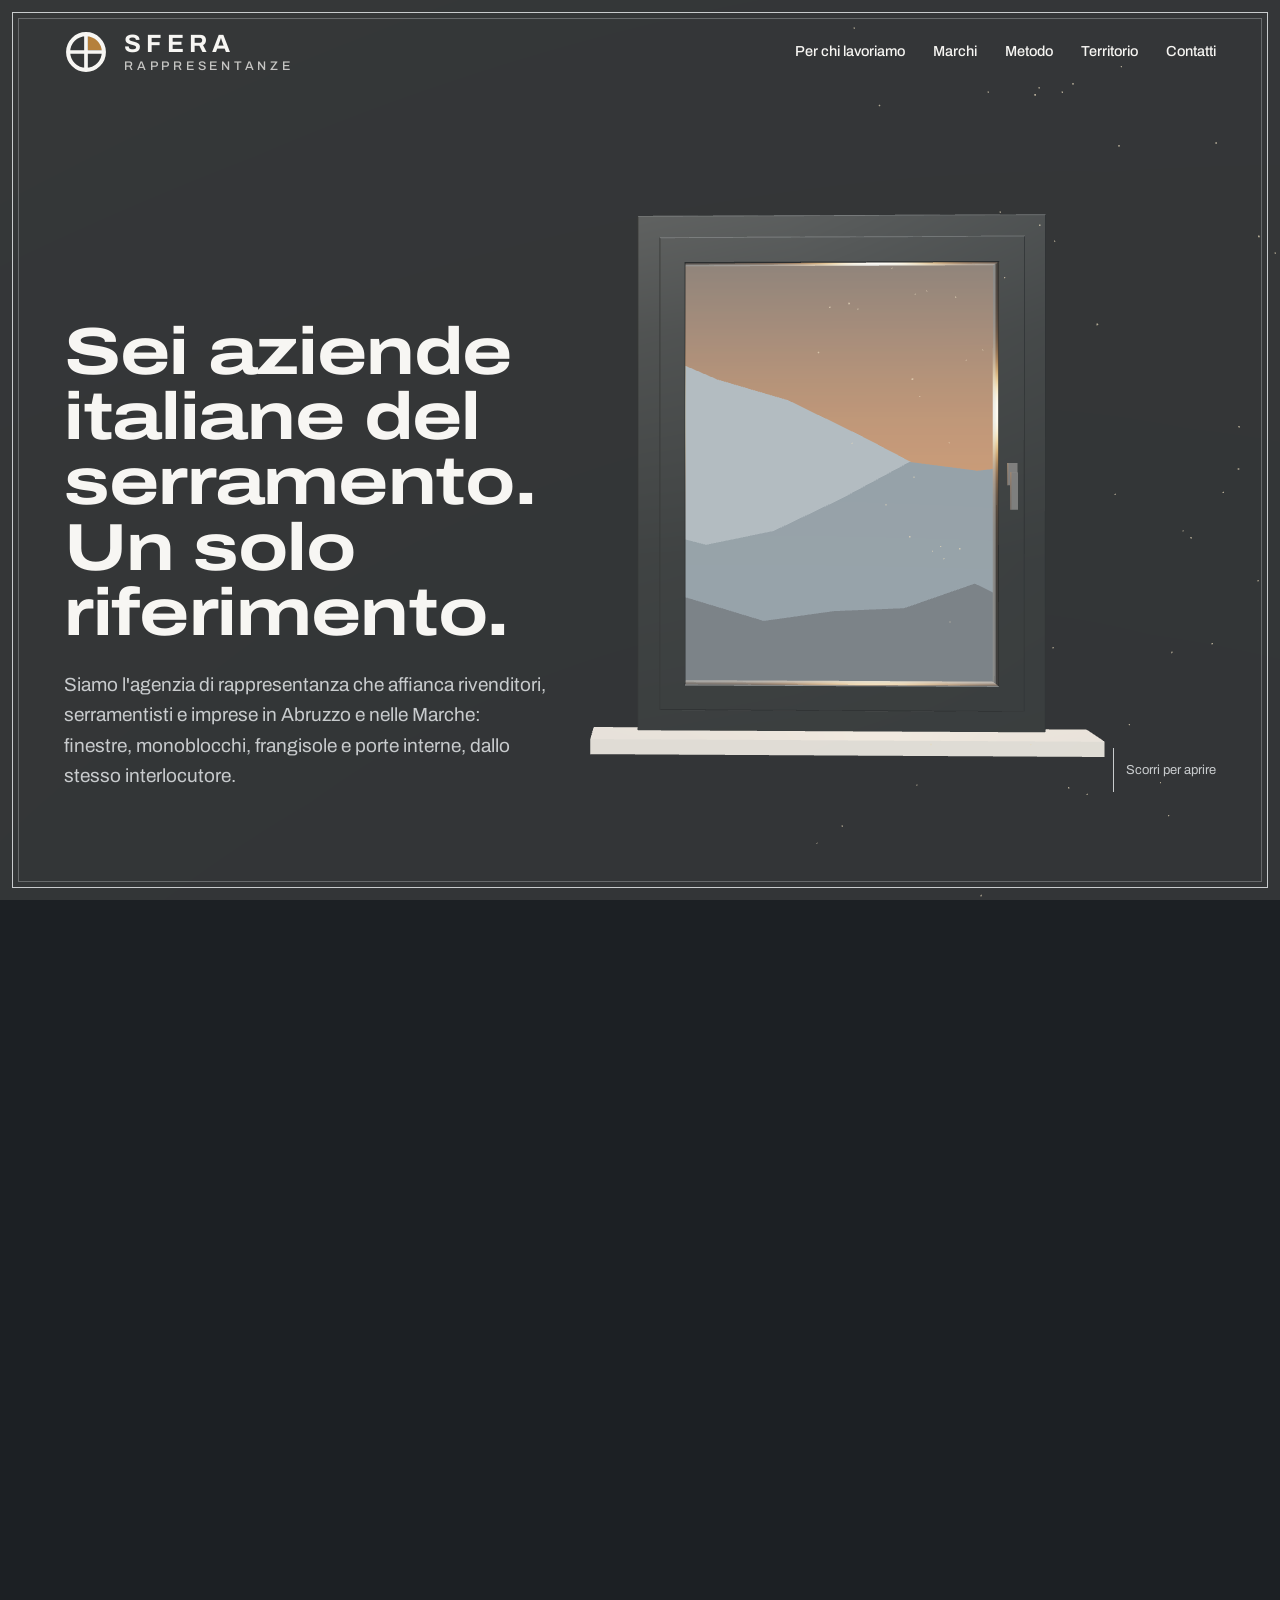
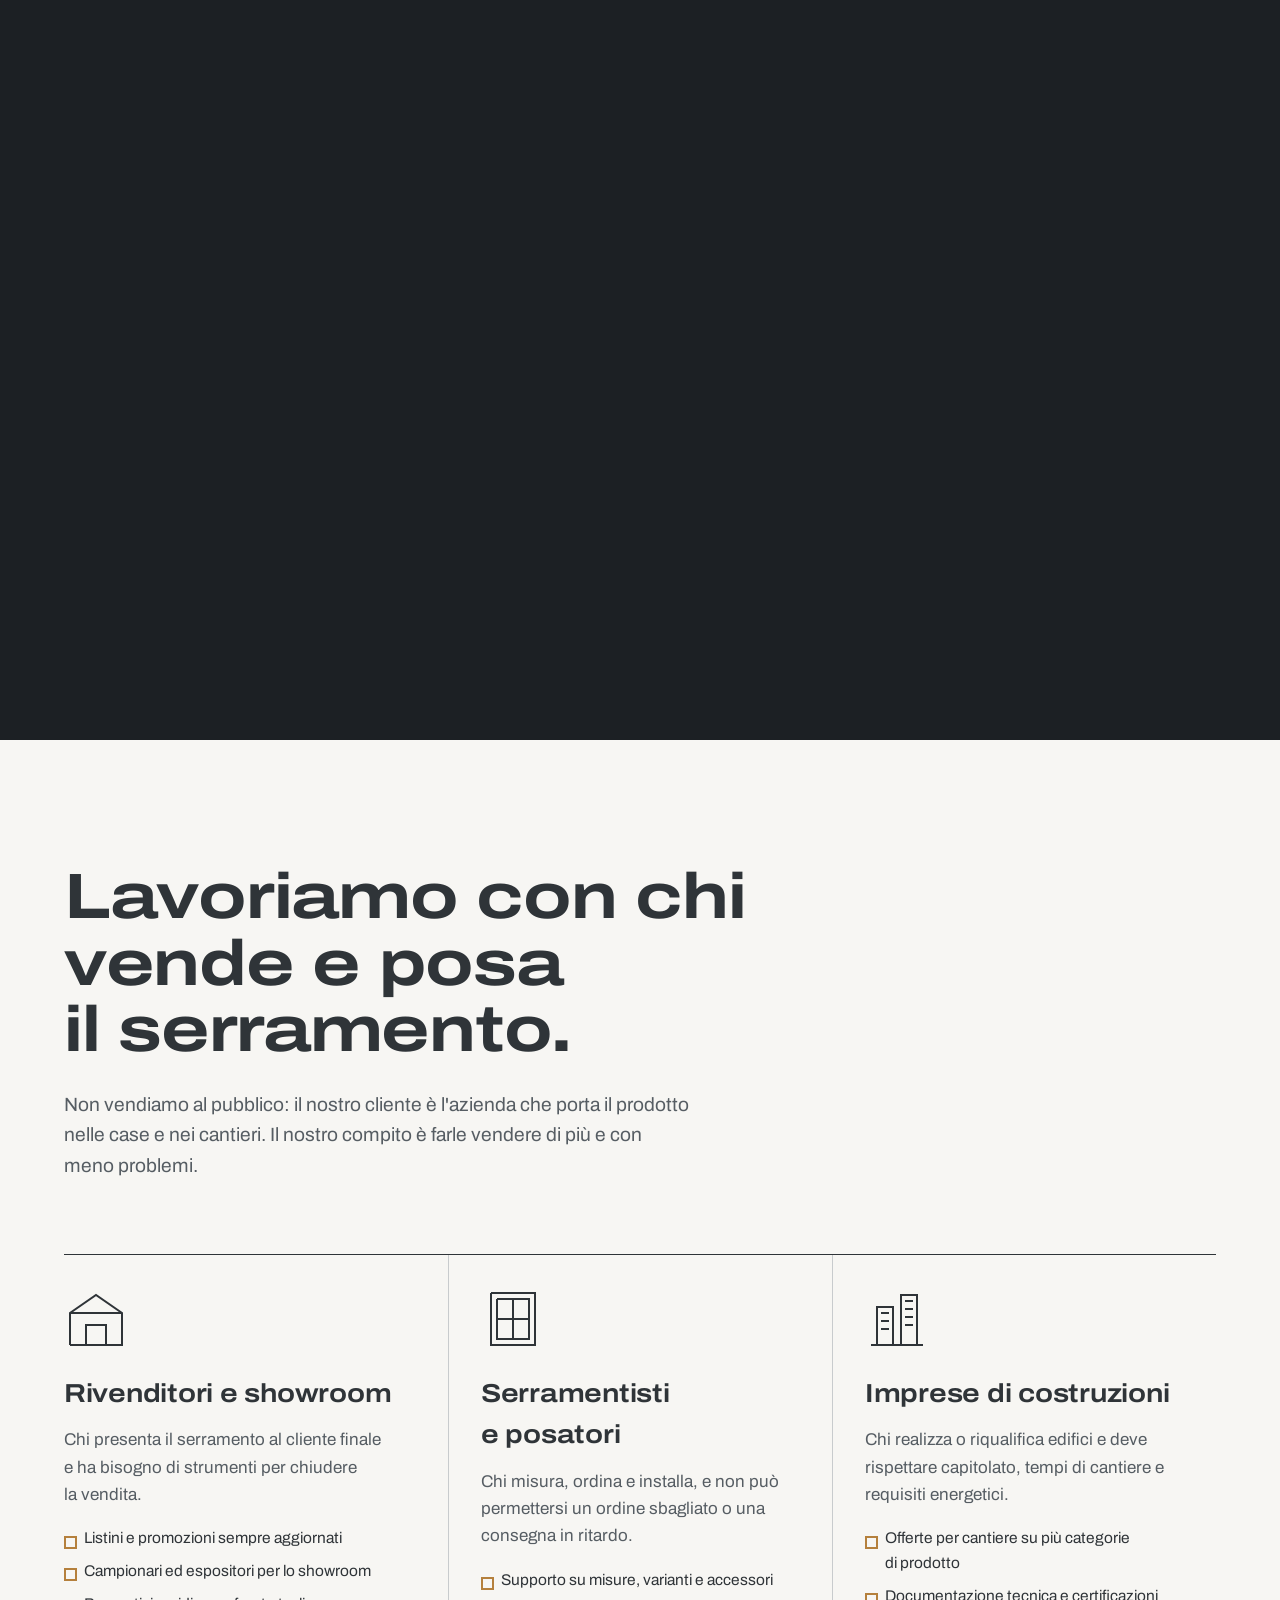
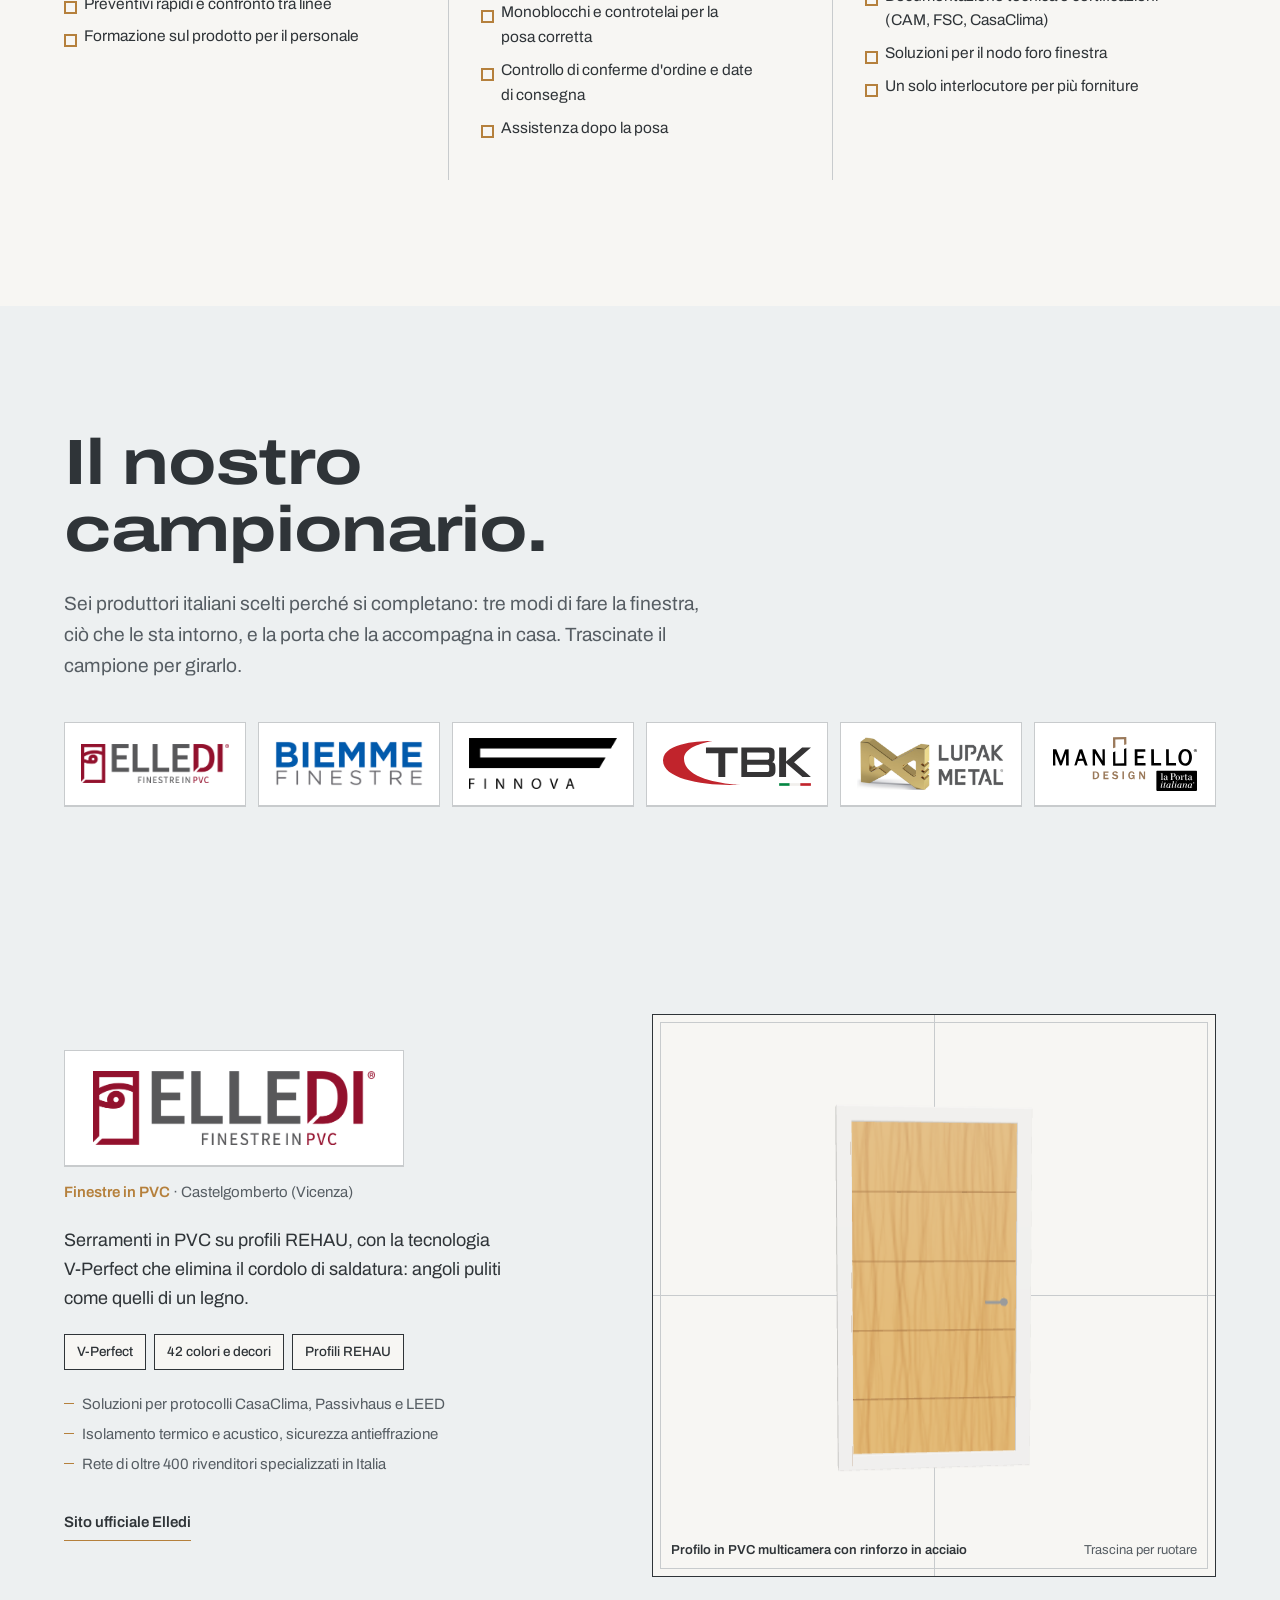
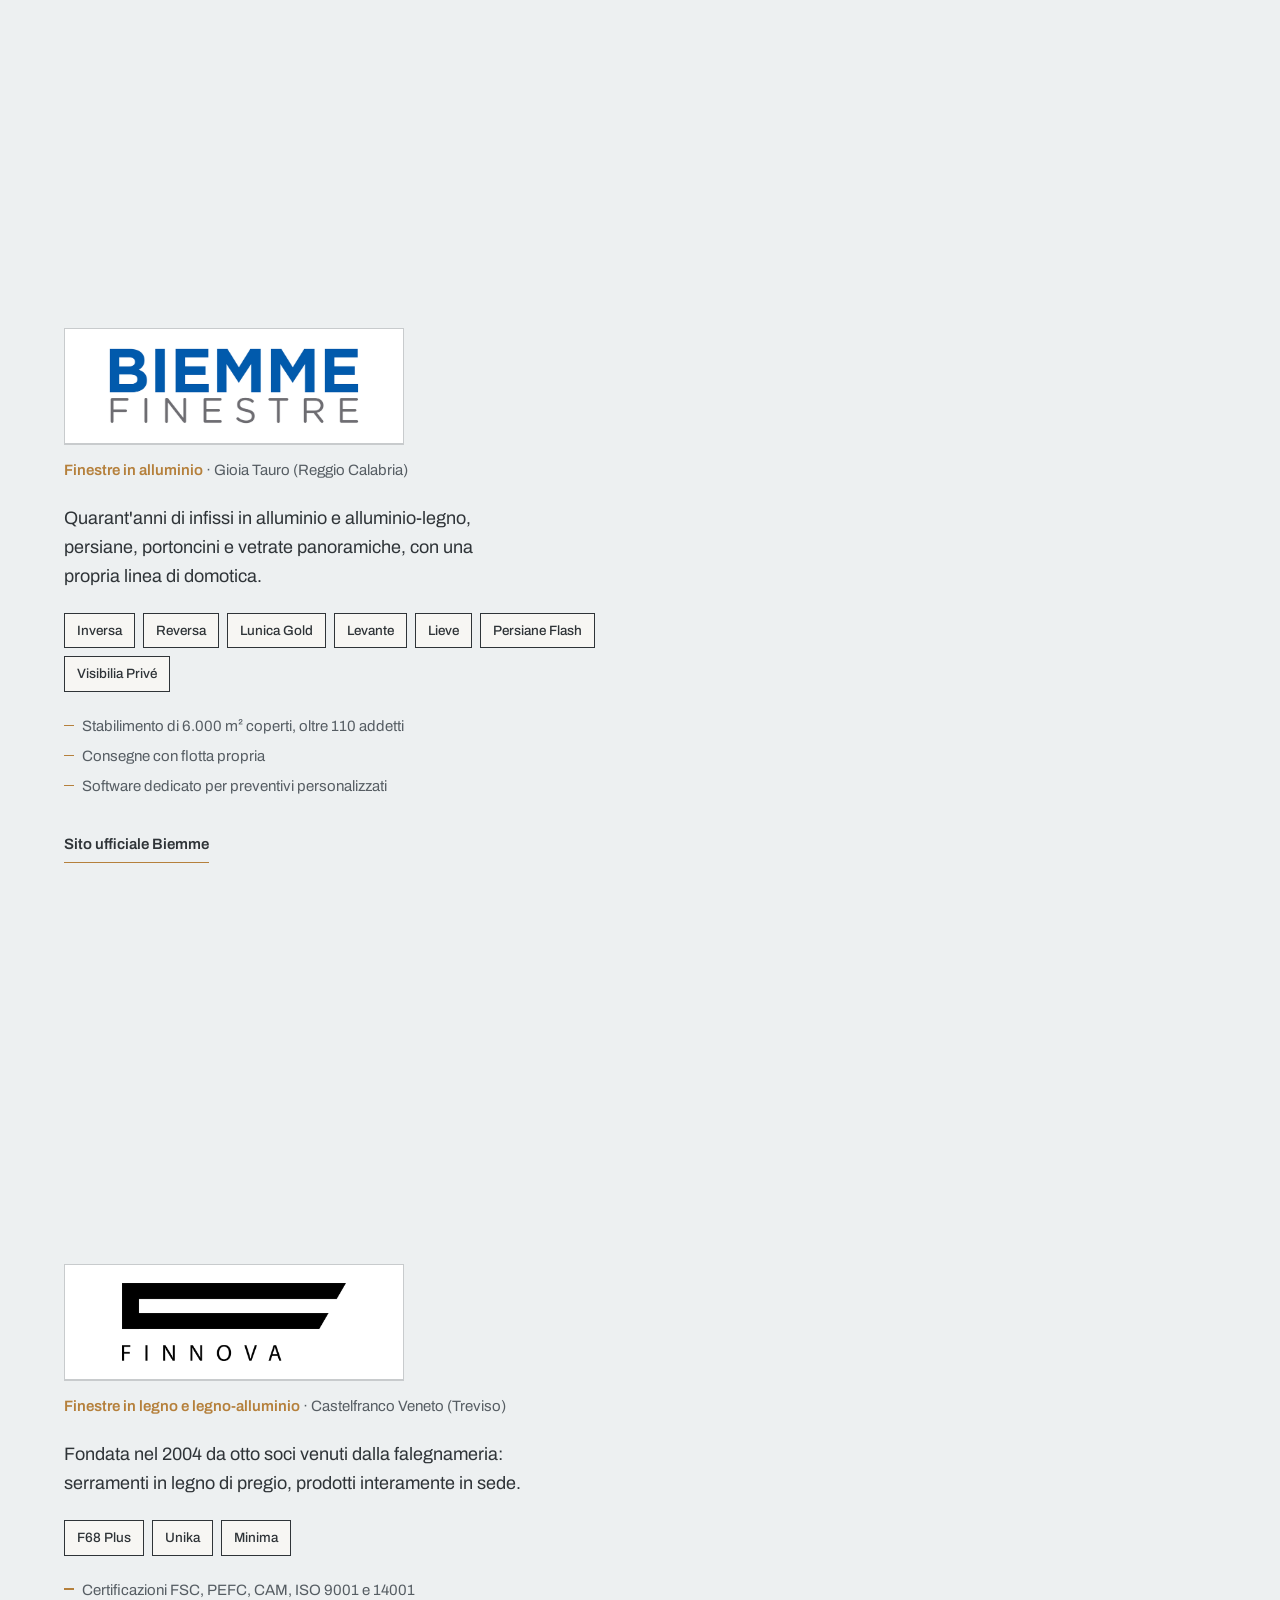
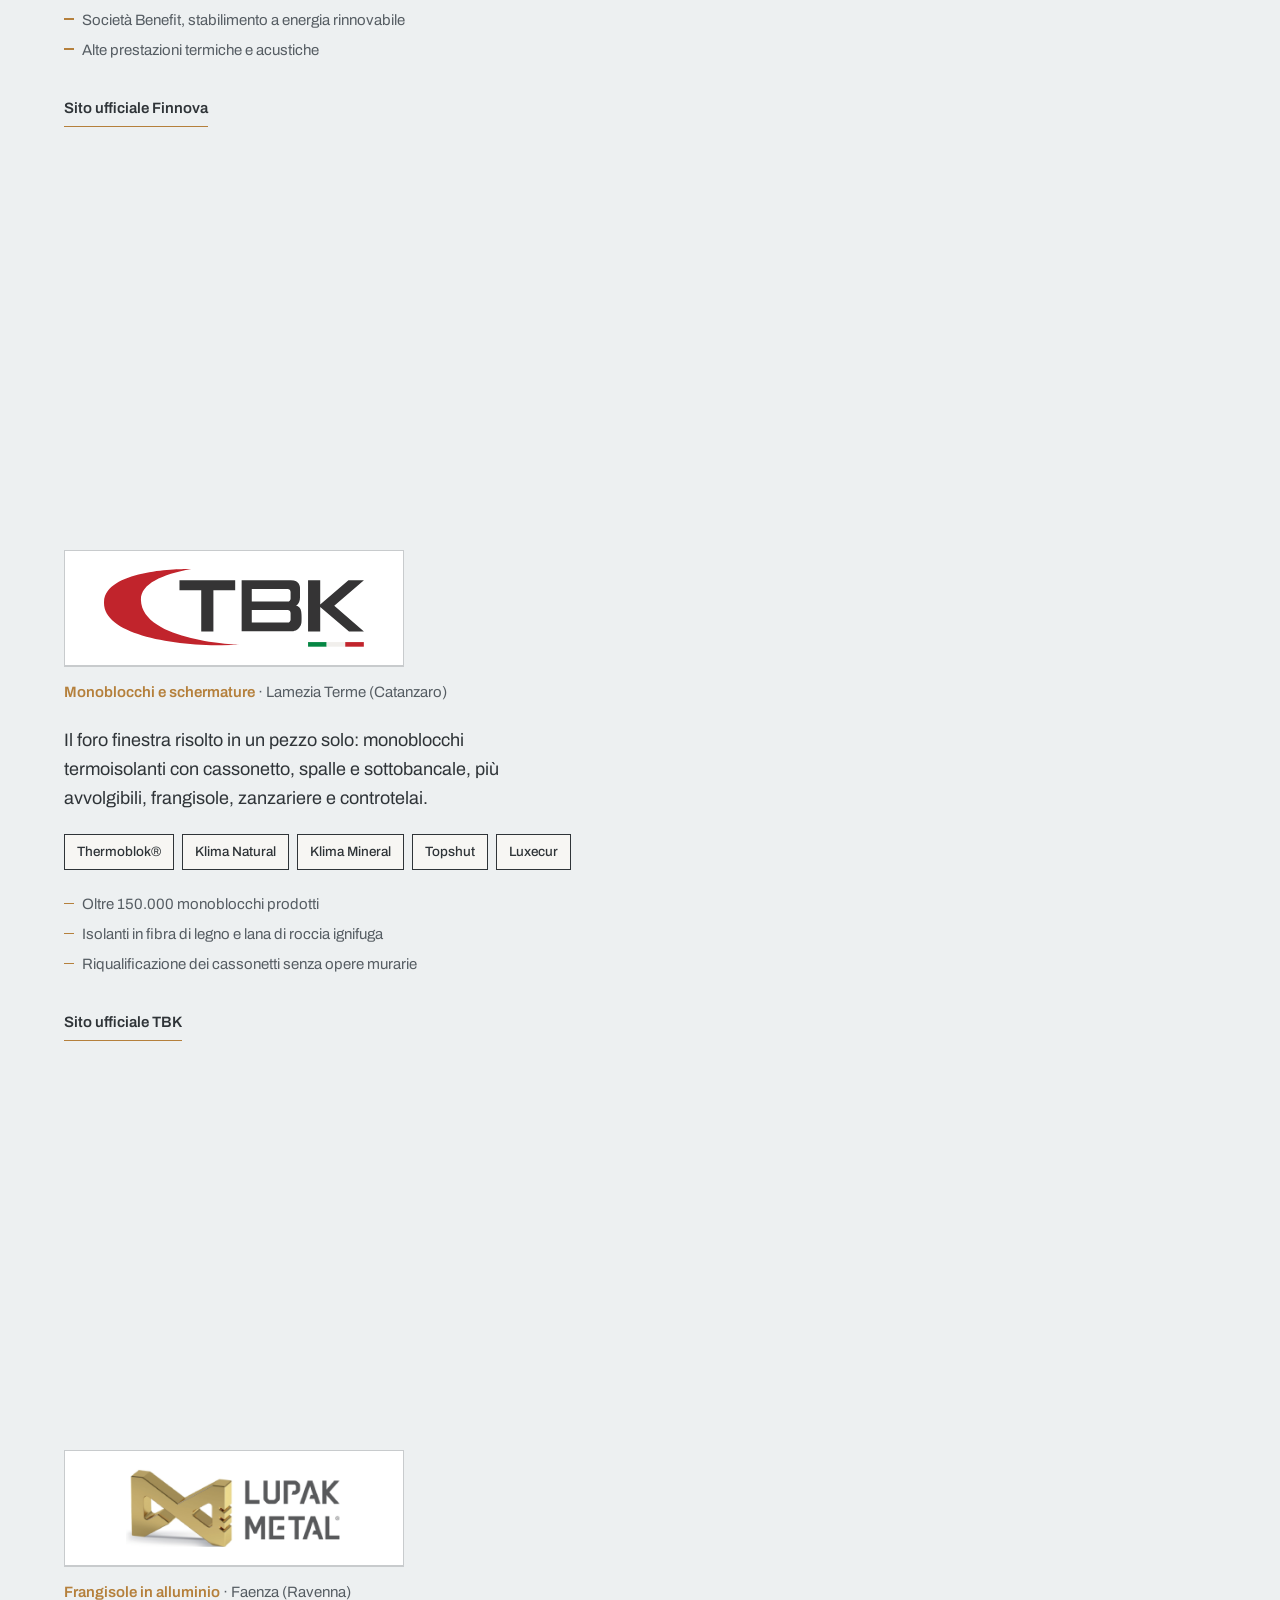
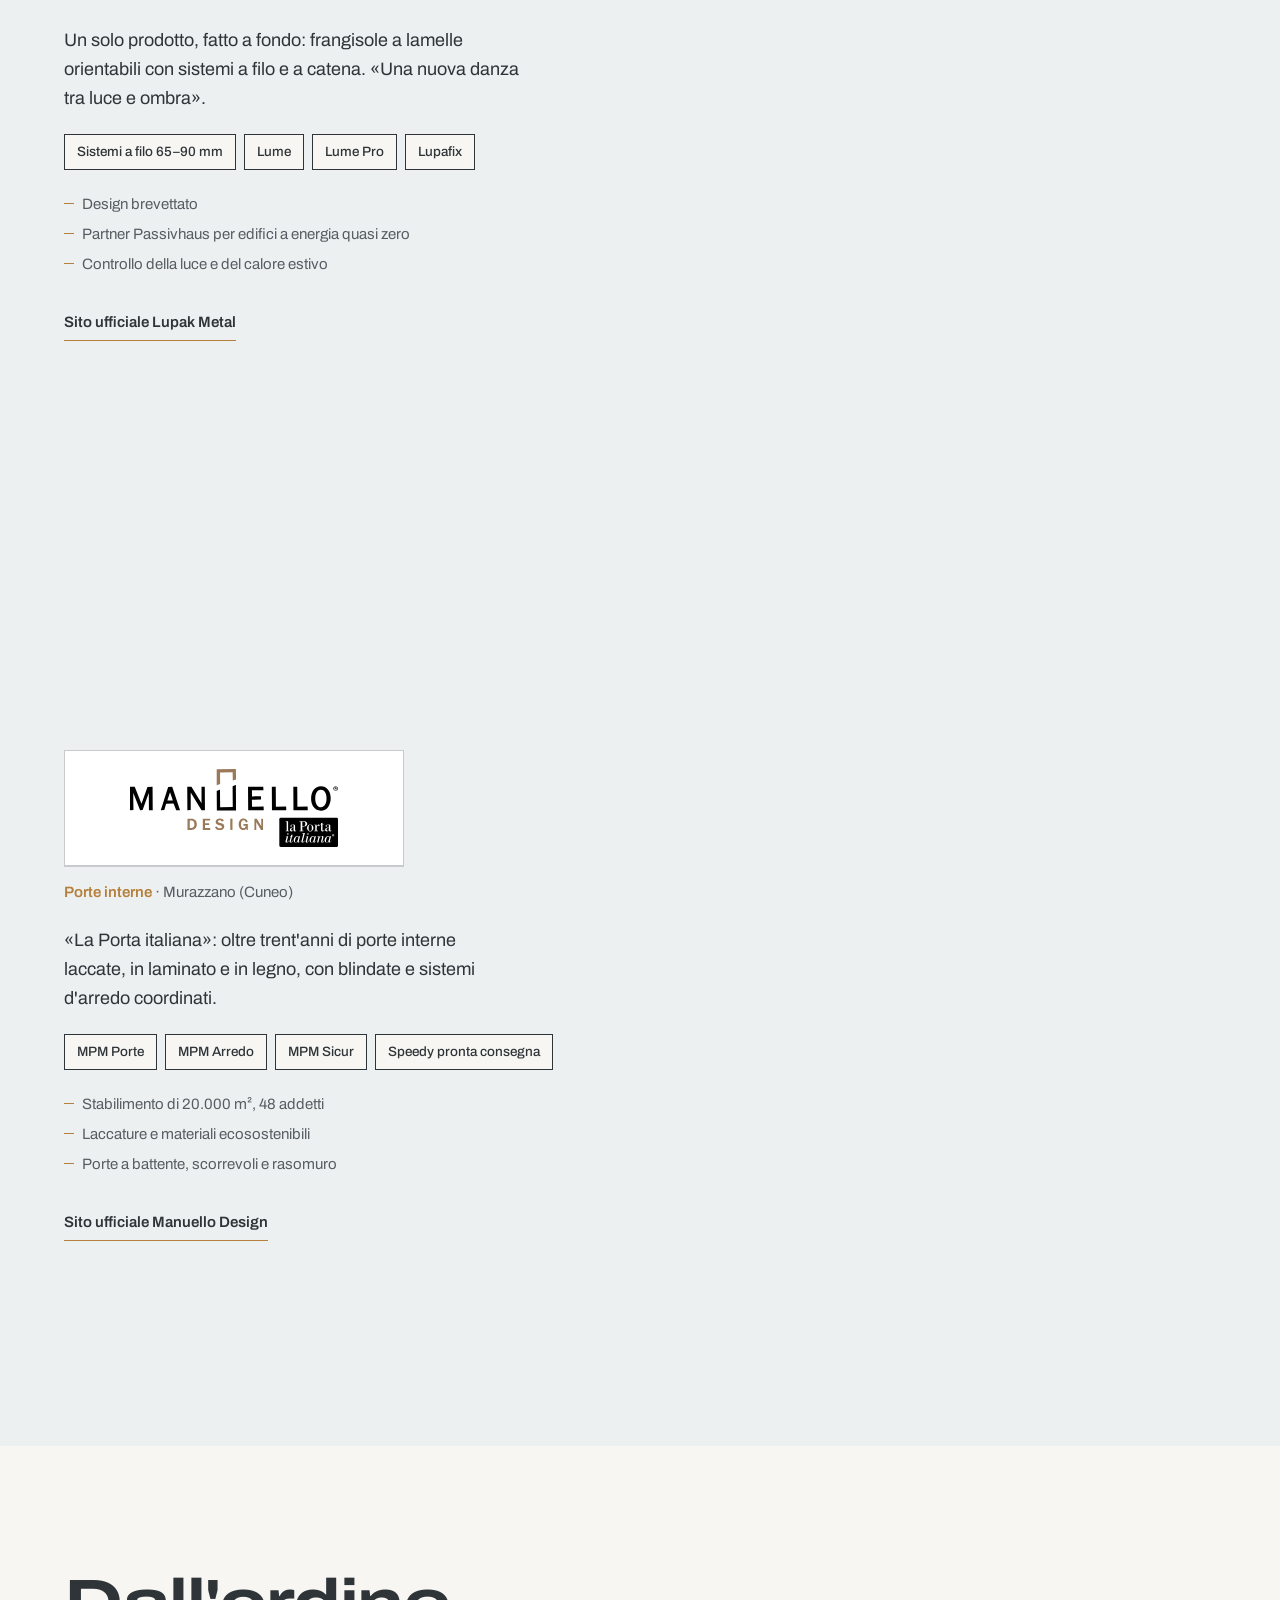
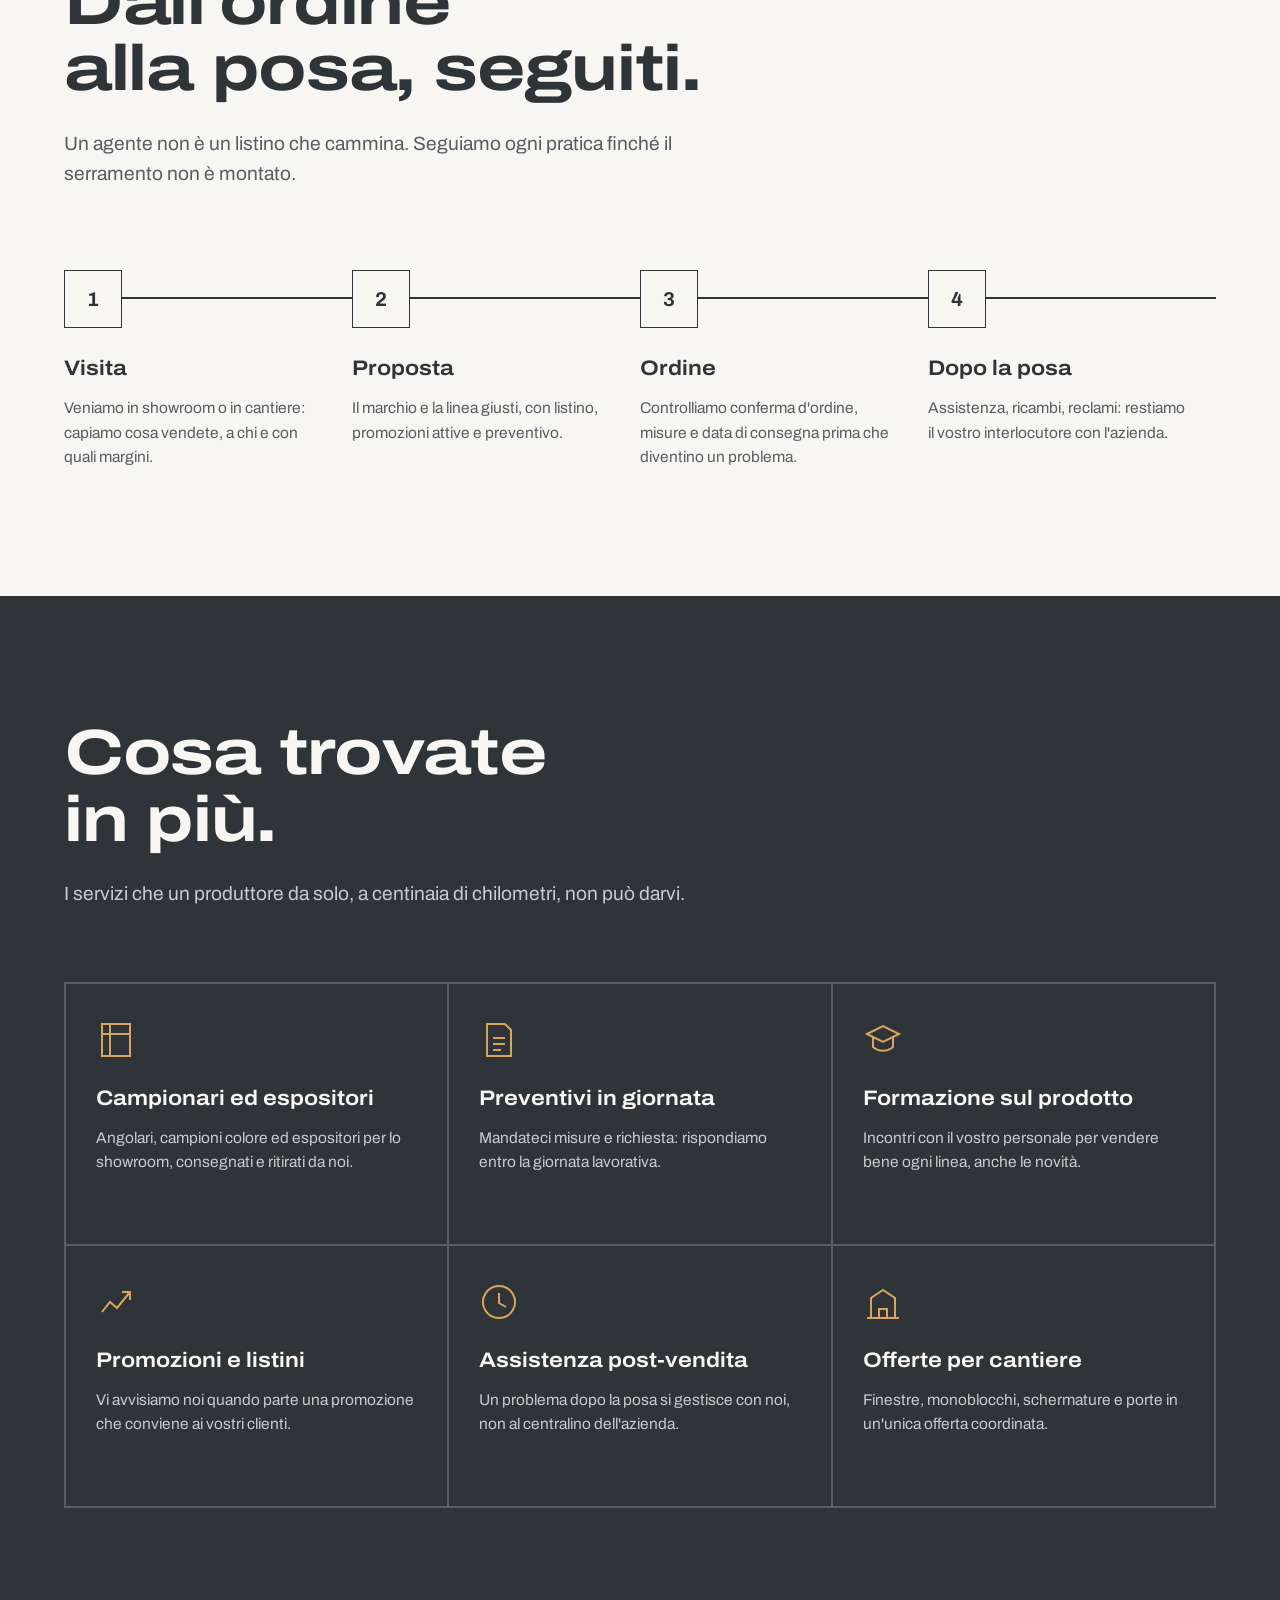
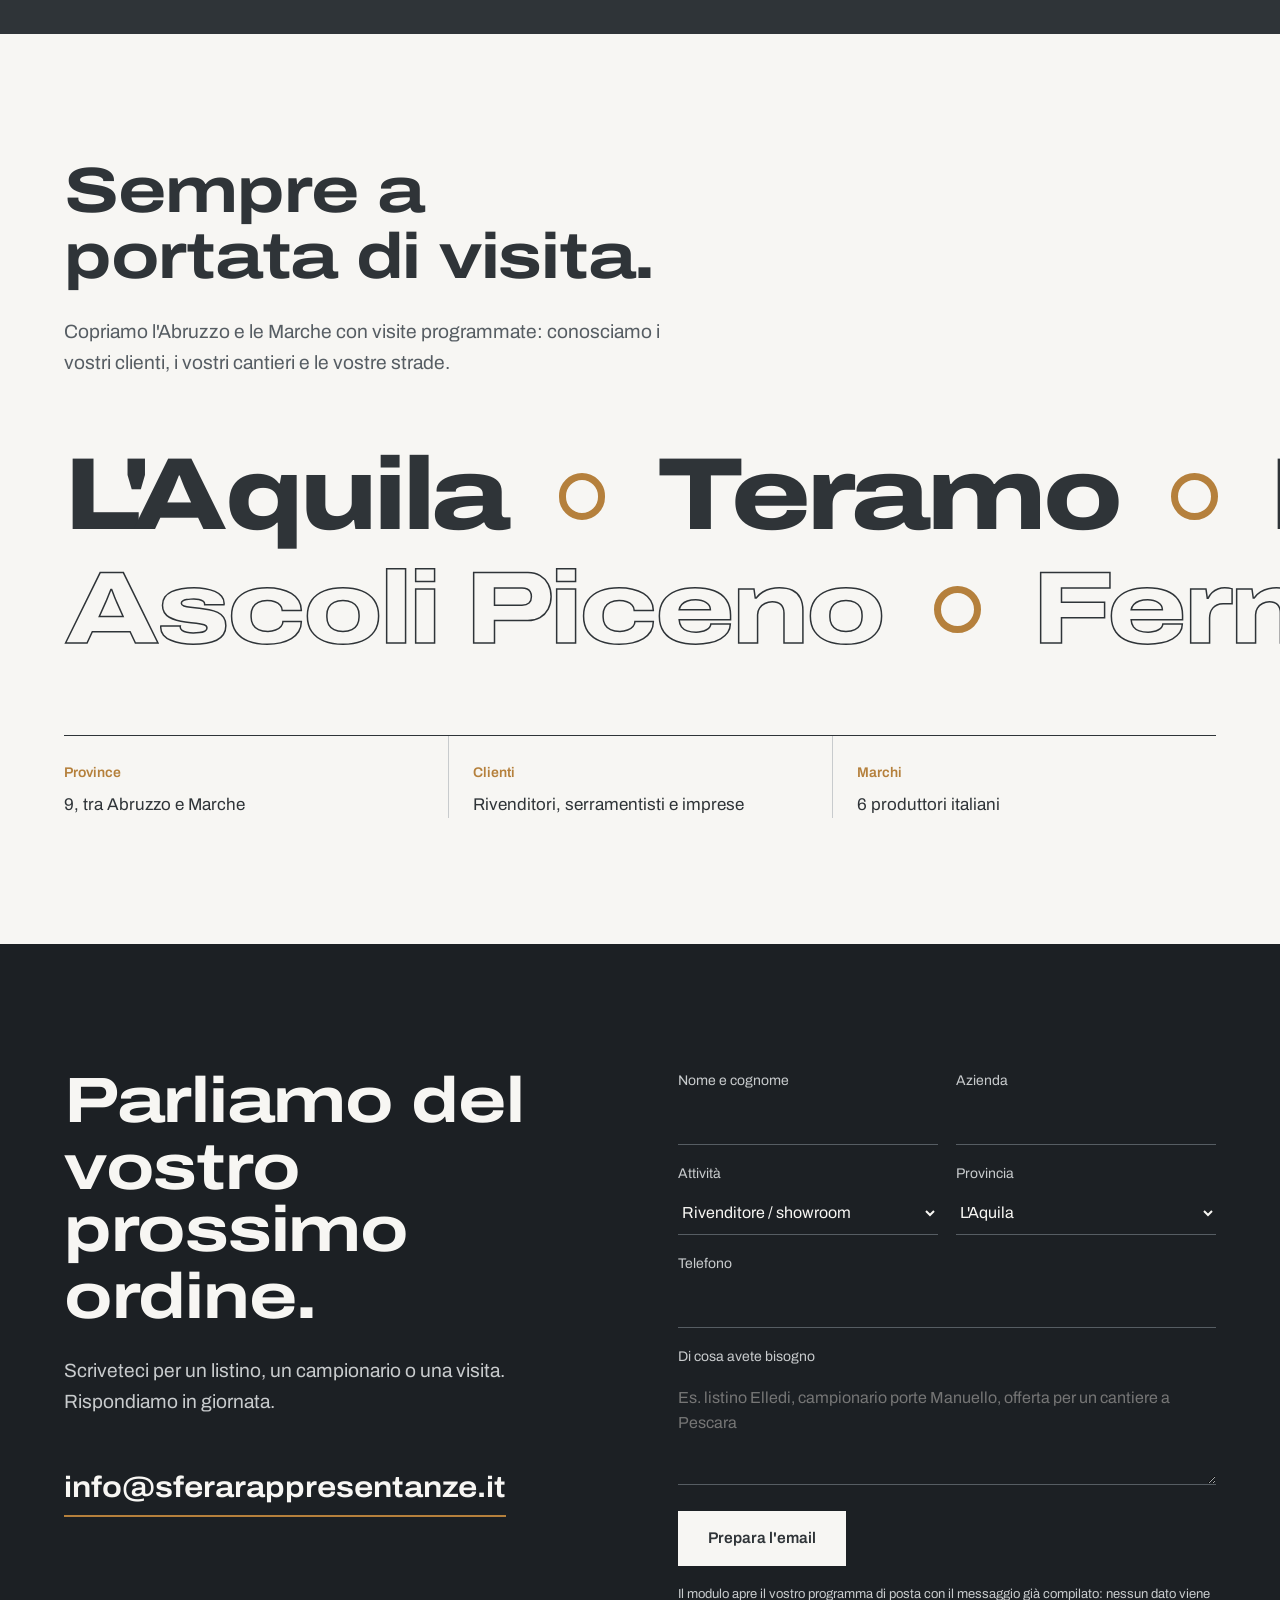
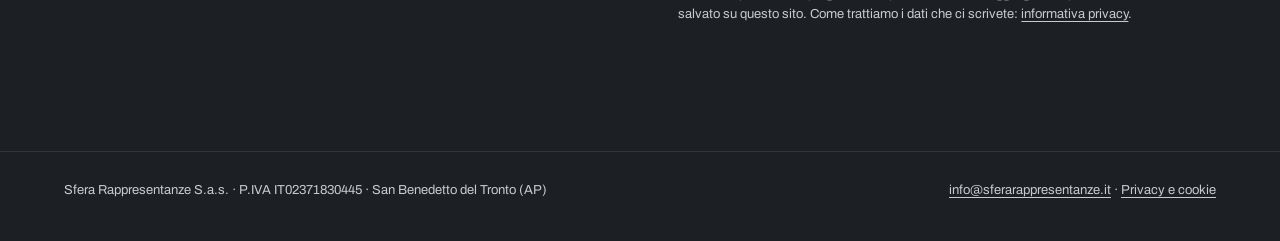
==== commit 57adee53: "Impaginazione su telefono: mail, parole col trattino, fondo pagina, tocchi - Mail (grande e fondo pa" ====
--- a/index.html
+++ b/index.html
@@ -136,7 +136,7 @@
         <article class="marchio-scheda" id="marchio-elledi" data-campione="pvc" data-didascalia="Profilo in PVC multicamera con rinforzo in acciaio">
           <h3 class="marchio-targa"><img src="loghi/elledi.png" alt="Elledi"></h3>
           <p class="marchio-sede"><b>Finestre in PVC</b> · Castelgomberto (Vicenza)</p>
-          <p class="marchio-descrizione">Serramenti in PVC su profili REHAU, con la tecnologia V-Perfect che elimina il cordolo di saldatura: angoli puliti come quelli di un legno.</p>
+          <p class="marchio-descrizione">Serramenti in PVC su profili REHAU, con la tecnologia <span class="unito">V-Perfect</span> che elimina il cordolo di saldatura: angoli puliti come quelli di un legno.</p>
           <ul class="marchio-linee"><li>V-Perfect</li><li>42 colori e decori</li><li>Profili REHAU</li></ul>
           <ul class="marchio-punti">
             <li>Soluzioni per protocolli CasaClima, Passivhaus e LEED</li>
@@ -149,7 +149,7 @@
         <article class="marchio-scheda" id="marchio-biemme" data-campione="alluminio" data-didascalia="Sezione reale Biemme Inversa, dal disegno tecnico">
           <h3 class="marchio-targa"><img src="loghi/biemme.png" alt="Biemme Finestre"></h3>
           <p class="marchio-sede"><b>Finestre in alluminio</b> · Gioia Tauro (Reggio Calabria)</p>
-          <p class="marchio-descrizione">Quarant'anni di infissi in alluminio e alluminio-legno, persiane, portoncini e vetrate panoramiche, con una propria linea di domotica.</p>
+          <p class="marchio-descrizione">Quarant'anni di infissi in alluminio e <span class="unito">alluminio-legno</span>, persiane, portoncini e vetrate panoramiche, con una propria linea di domotica.</p>
           <ul class="marchio-linee"><li>Inversa</li><li>Reversa</li><li>Lunica Gold</li><li>Levante</li><li>Lieve</li><li>Persiane Flash</li><li>Visibilia Privé</li></ul>
           <ul class="marchio-punti">
             <li>Stabilimento di 6.000 m² coperti, oltre 110 addetti</li>
@@ -262,7 +262,7 @@
         </article>
         <article class="anta">
           <svg viewBox="0 0 40 40" fill="none" stroke="currentColor" stroke-width="2" aria-hidden="true"><path d="M20 4a16 16 0 1 0 0.01 0z M20 11v10l7 4"/></svg>
-          <h3>Assistenza post-vendita</h3>
+          <h3>Assistenza <span class="unito">post-vendita</span></h3>
           <p>Un problema dopo la posa si gestisce con noi, non al centralino dell'azienda.</p>
         </article>
         <article class="anta">
@@ -313,7 +313,7 @@
           <span class="riga-rivela"><span>ordine.</span></span>
         </h2>
         <p class="introduzione">Scriveteci per un listino, un campionario o una visita. Rispondiamo in giornata.</p>
-        <a class="email-grande" href="mailto:info@sferarappresentanze.it">info@sferarappresentanze.it</a>
+        <a class="email-grande" href="mailto:info@sferarappresentanze.it">info@<wbr>sferarappresentanze.it</a>
       </div>
       <form class="modulo" id="modulo-contatto">
         <div class="modulo-riga">
@@ -349,8 +349,8 @@
 
 <footer>
   <div class="contenuto">
-    <span>Sfera Rappresentanze S.a.s. · P.IVA IT02371830445 · San Benedetto del Tronto (AP)</span>
-    <span><a href="mailto:info@sferarappresentanze.it">info@sferarappresentanze.it</a> · <a href="privacy.html">Privacy e cookie</a></span>
+    <span><span class="unito">Sfera Rappresentanze S.a.s.</span> · <span class="unito">P.IVA IT02371830445</span> · <span class="unito">San Benedetto del Tronto (AP)</span></span>
+    <span><a href="mailto:info@sferarappresentanze.it">info@<wbr>sferarappresentanze.it</a> · <a class="unito" href="privacy.html">Privacy e cookie</a></span>
   </div>
 </footer>
 
--- a/sito.css
+++ b/sito.css
@@ -33,6 +33,12 @@
 img, svg, canvas { display: block; max-width: 100%; }
 a { color: inherit; }
 :focus-visible { outline: 2px solid var(--rovere); outline-offset: 3px; }
+
+/* Impaginazione su telefono: righe equilibrate nei titoli, niente parola sola
+   in fondo ai paragrafi, gruppi che non si spezzano (nomi, sigle, «post-vendita») */
+h1, h2, h3 { text-wrap: balance; }
+p, dd, li { text-wrap: pretty; }
+.unito { white-space: nowrap; }
 
 .titolo-largo {
   font-variation-settings: 'wdth' 125;
@@ -77,7 +83,7 @@
 .barra.compatta { background: color-mix(in srgb, var(--carta) 82%, transparent); backdrop-filter: blur(10px); color: var(--antracite); }
 body:not(.su-chiaro) .barra.compatta { background: color-mix(in srgb, var(--notte) 78%, transparent); color: var(--carta); }
 
-.marchio { display: flex; align-items: center; gap: 16px; text-decoration: none; }
+.marchio { display: flex; align-items: center; gap: 16px; text-decoration: none; padding: 8px 0; margin: -8px 0; }
 /* Simbolo «sfera-finestra»: telaio nel colore della barra, vetro rovere */
 .sfera-glifo { width: 44px; height: 44px; flex: none; }
 .marchio-testo {
@@ -331,11 +337,11 @@
 .marchio-punti li { padding-left: 18px; position: relative; }
 .marchio-punti li::before { content: ""; position: absolute; left: 0; top: .72em; width: 10px; height: 1.5px; background: var(--rovere); }
 .marchio-link {
-  margin-top: 28px;
+  margin-top: 20px;
   align-self: flex-start;
   font-size: 15px; font-weight: 600; text-decoration: none;
   border-bottom: 1.5px solid var(--rovere);
-  padding: 8px 0 4px;
+  padding: 14px 0 6px;
 }
 .marchio-link:hover { color: var(--rovere); }
 
@@ -464,8 +470,7 @@
   font-weight: 650;
   text-decoration: none;
   border-bottom: 2px solid var(--rovere);
-  padding-bottom: 4px;
-  word-break: break-word;
+  padding: 6px 0 4px;
 }
 .email-grande:hover { color: var(--rovere-chiaro); }
 .modulo { display: grid; gap: 18px; }
@@ -538,6 +543,9 @@
   body { font-size: 16px; }
   .telaio { inset: 6px; }
   .barra { top: 6px; left: 6px; right: 6px; padding: 12px 16px; }
+  /* La mail grande resta su una riga anche sui telefoni stretti (se proprio non ci sta,
+     va a capo solo dopo la @, grazie al <wbr> nell'HTML) */
+  .email-grande { font-size: min(20px, calc((100vw - 64px) / 15.2)); }
   /* Sul telefono il marchio resta alla misura di prima (andava bene) */
   .marchio { gap: 12px; }
   .sfera-glifo { width: 26px; height: 26px; }
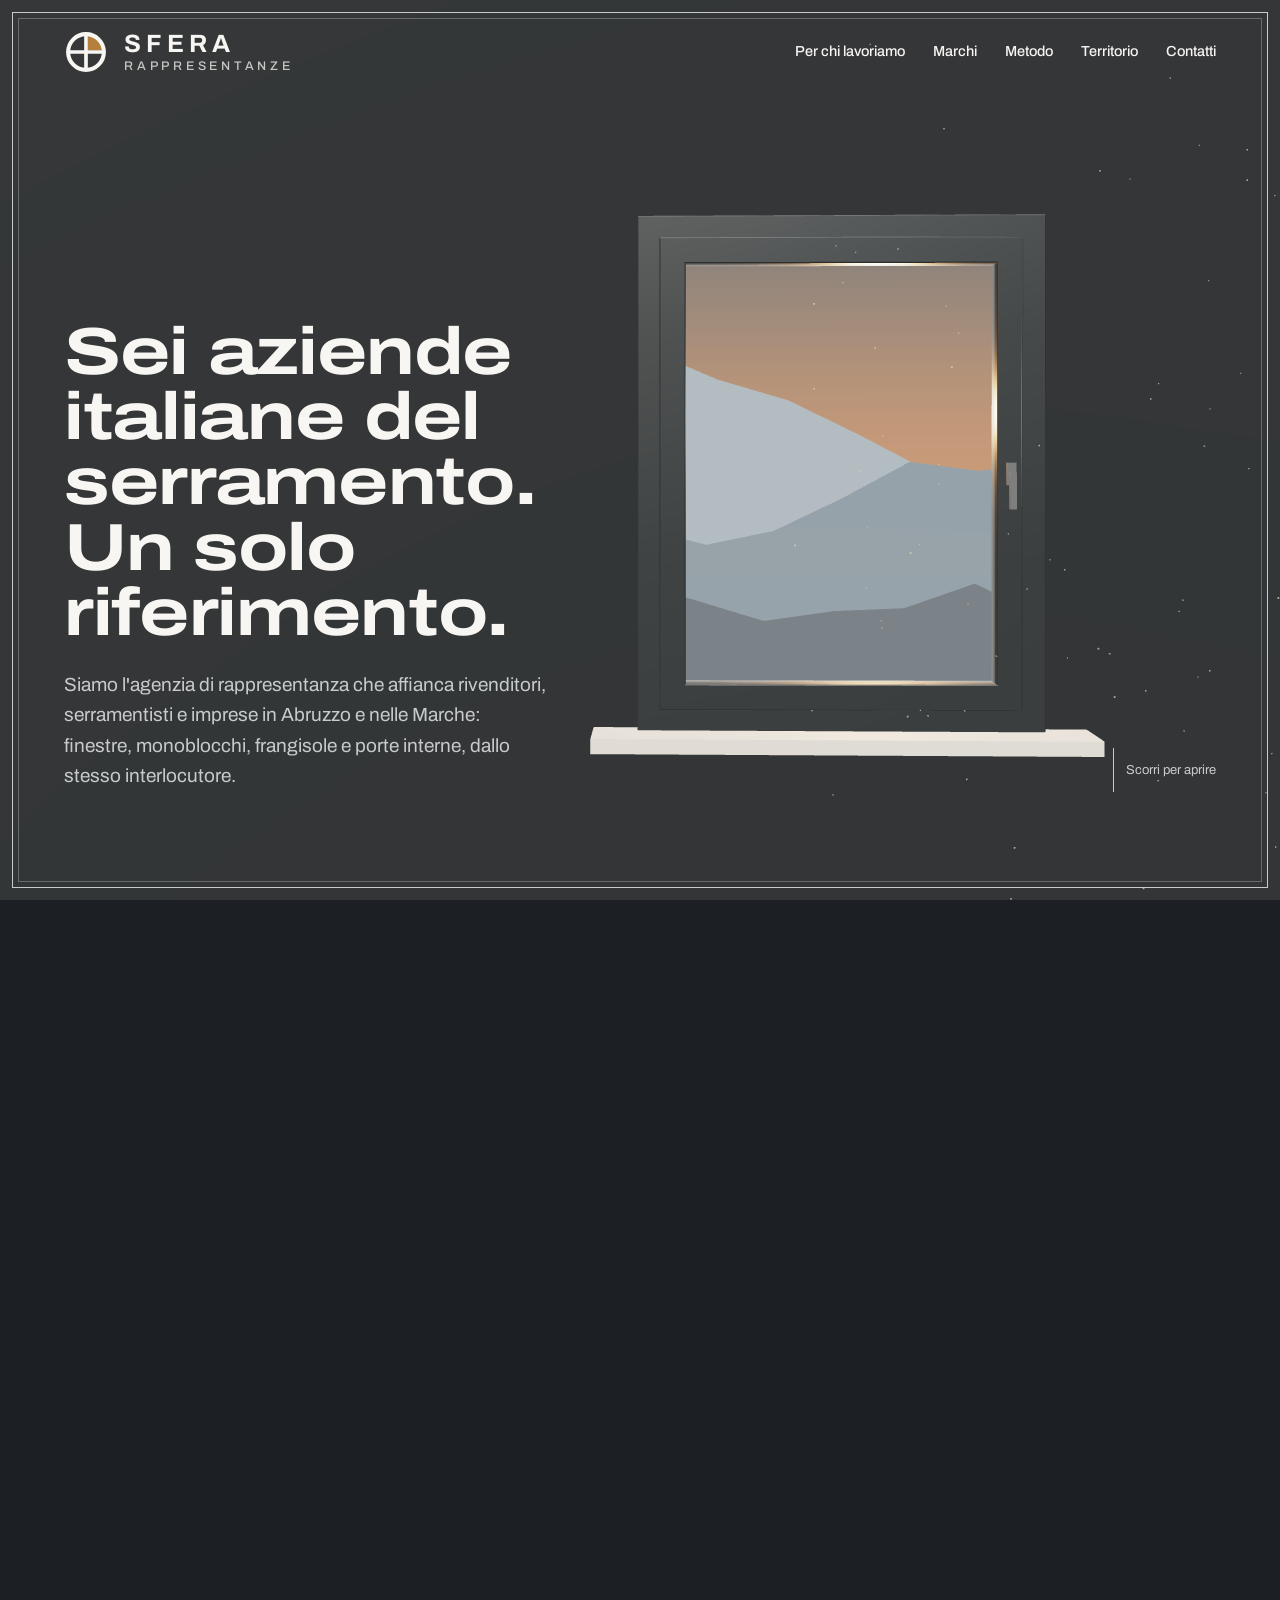
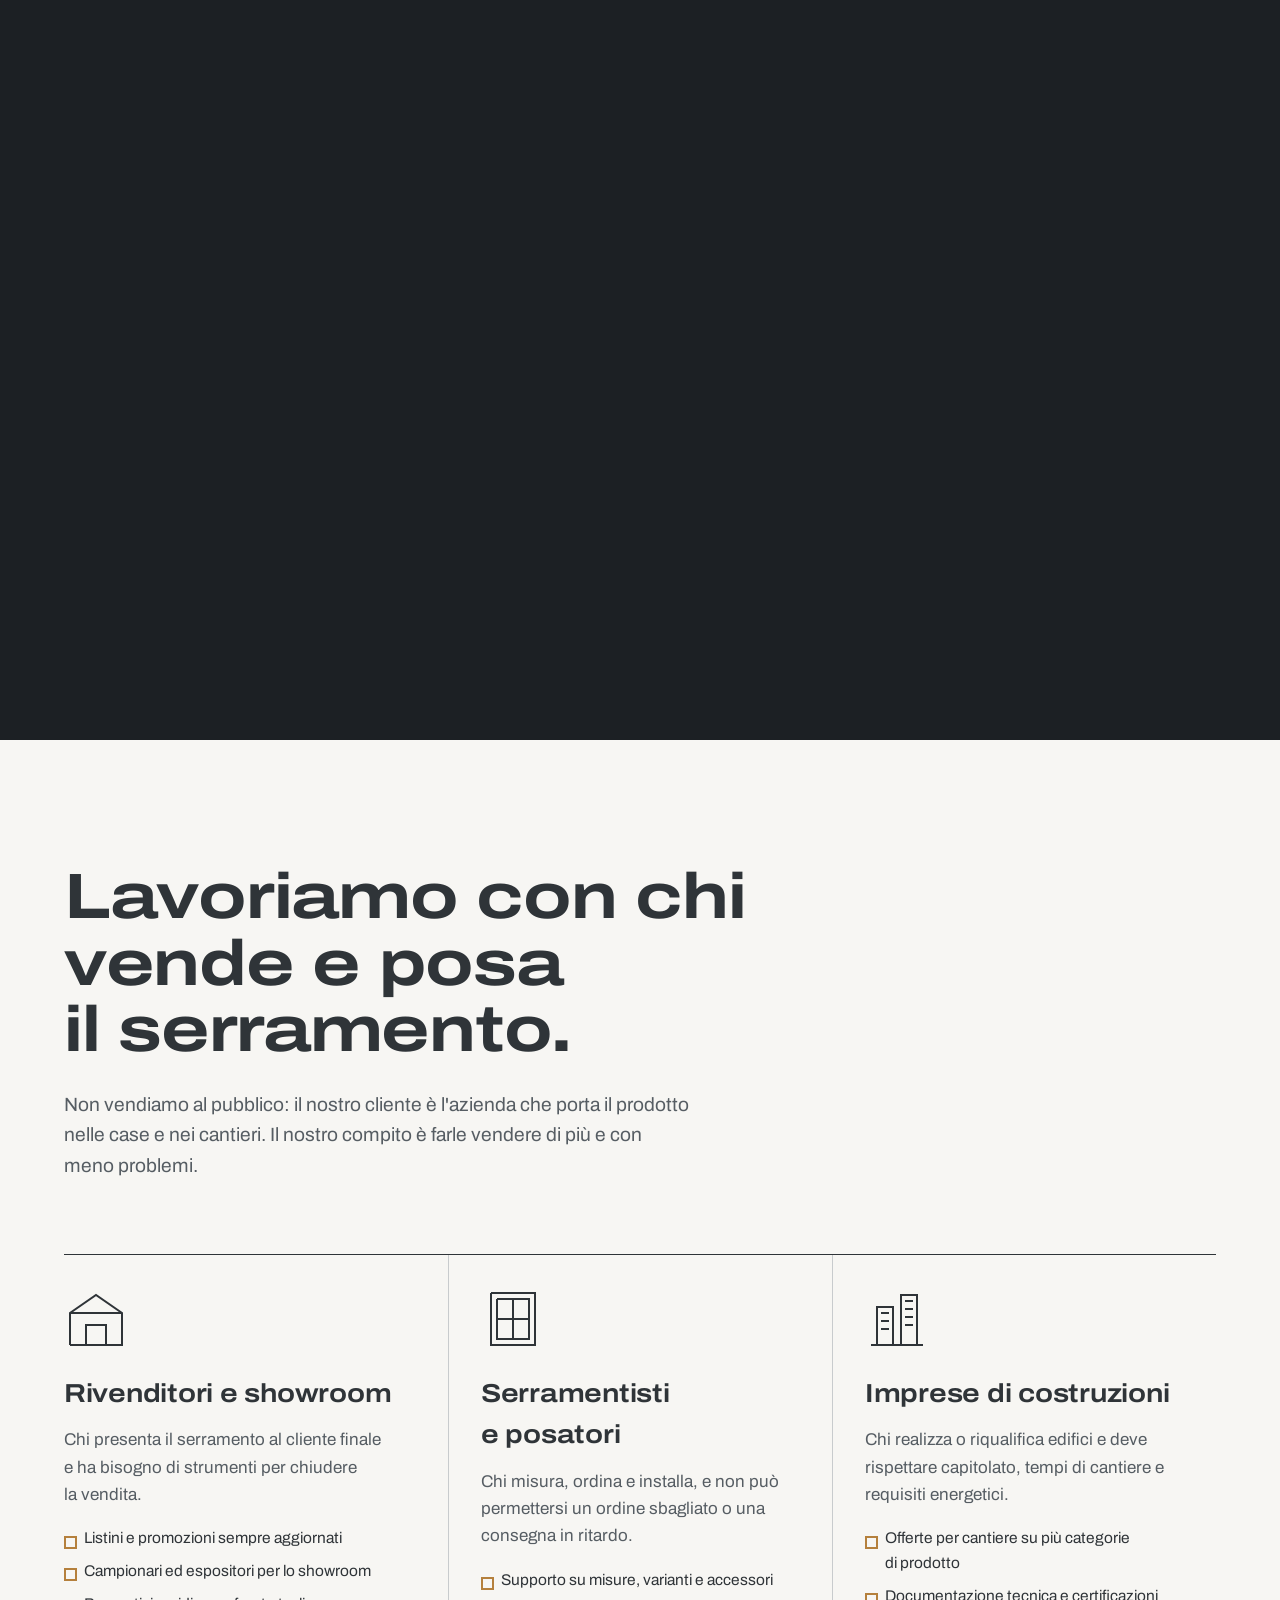
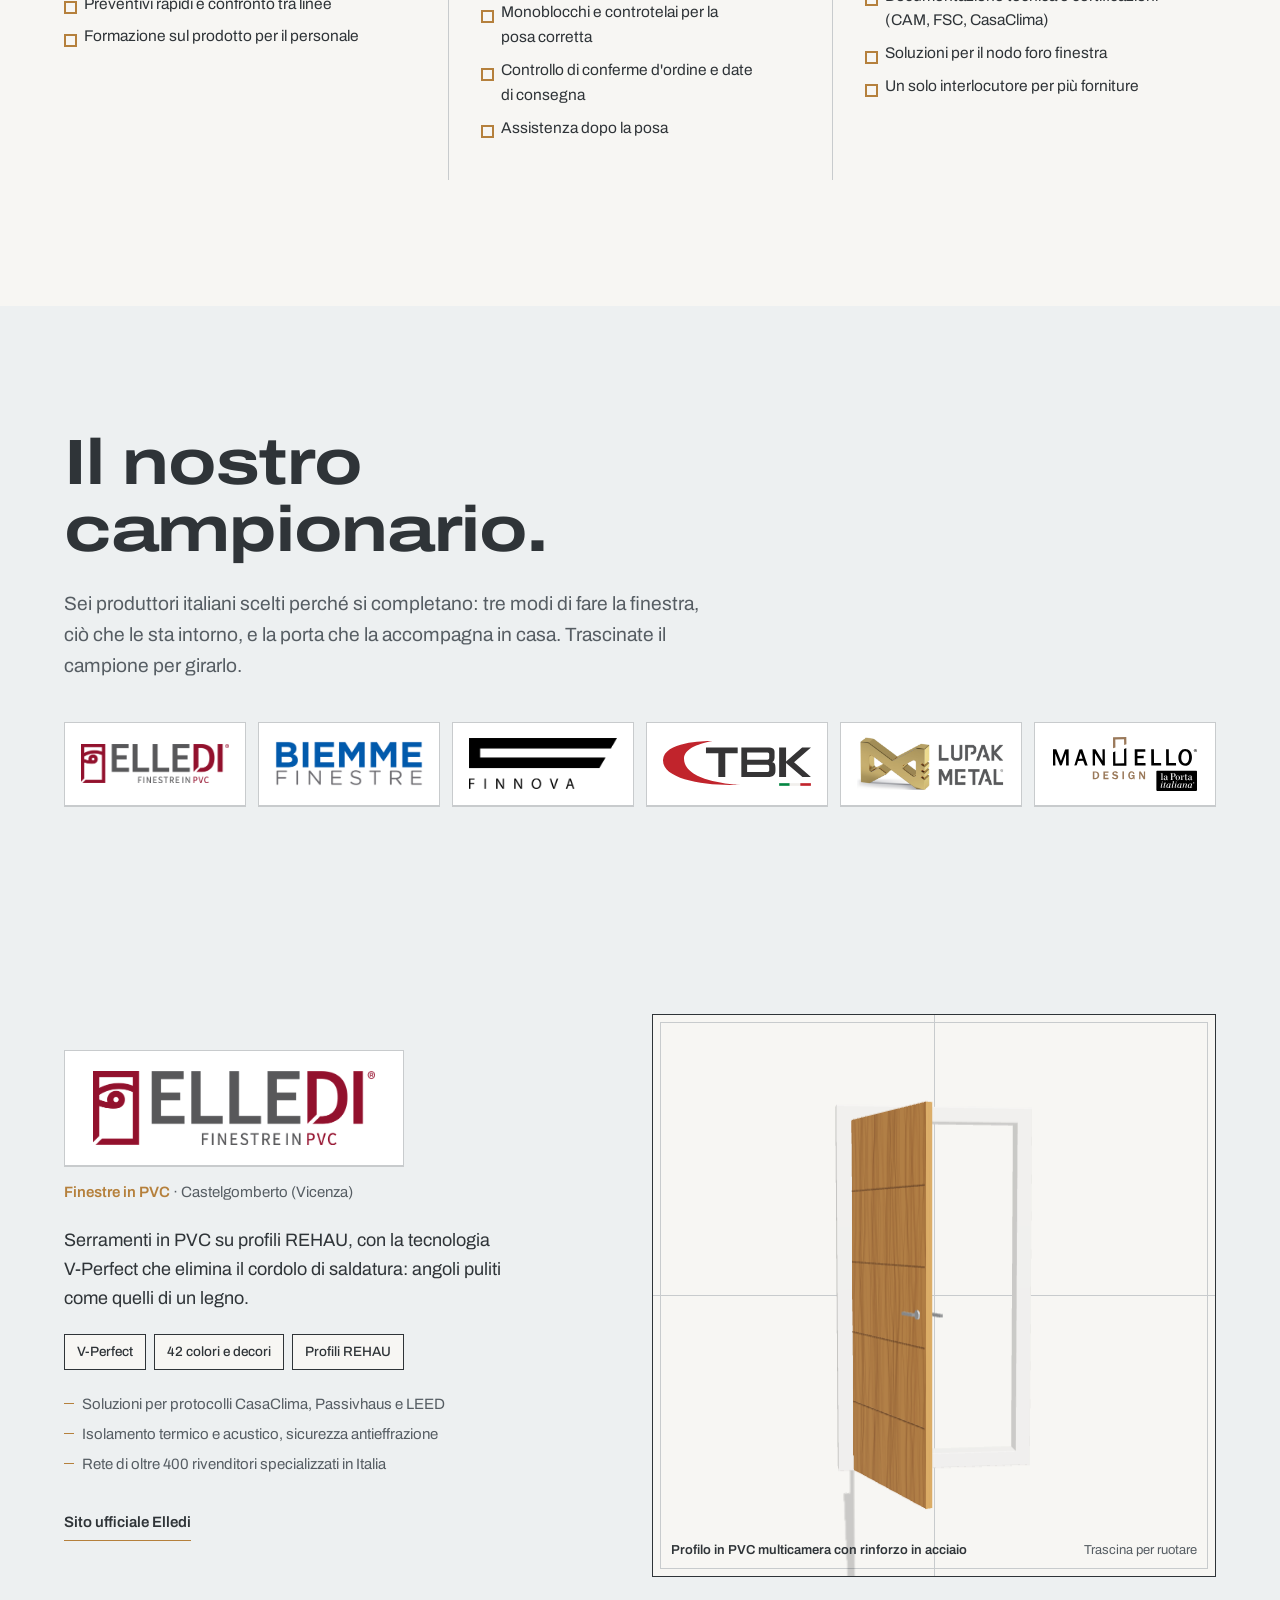
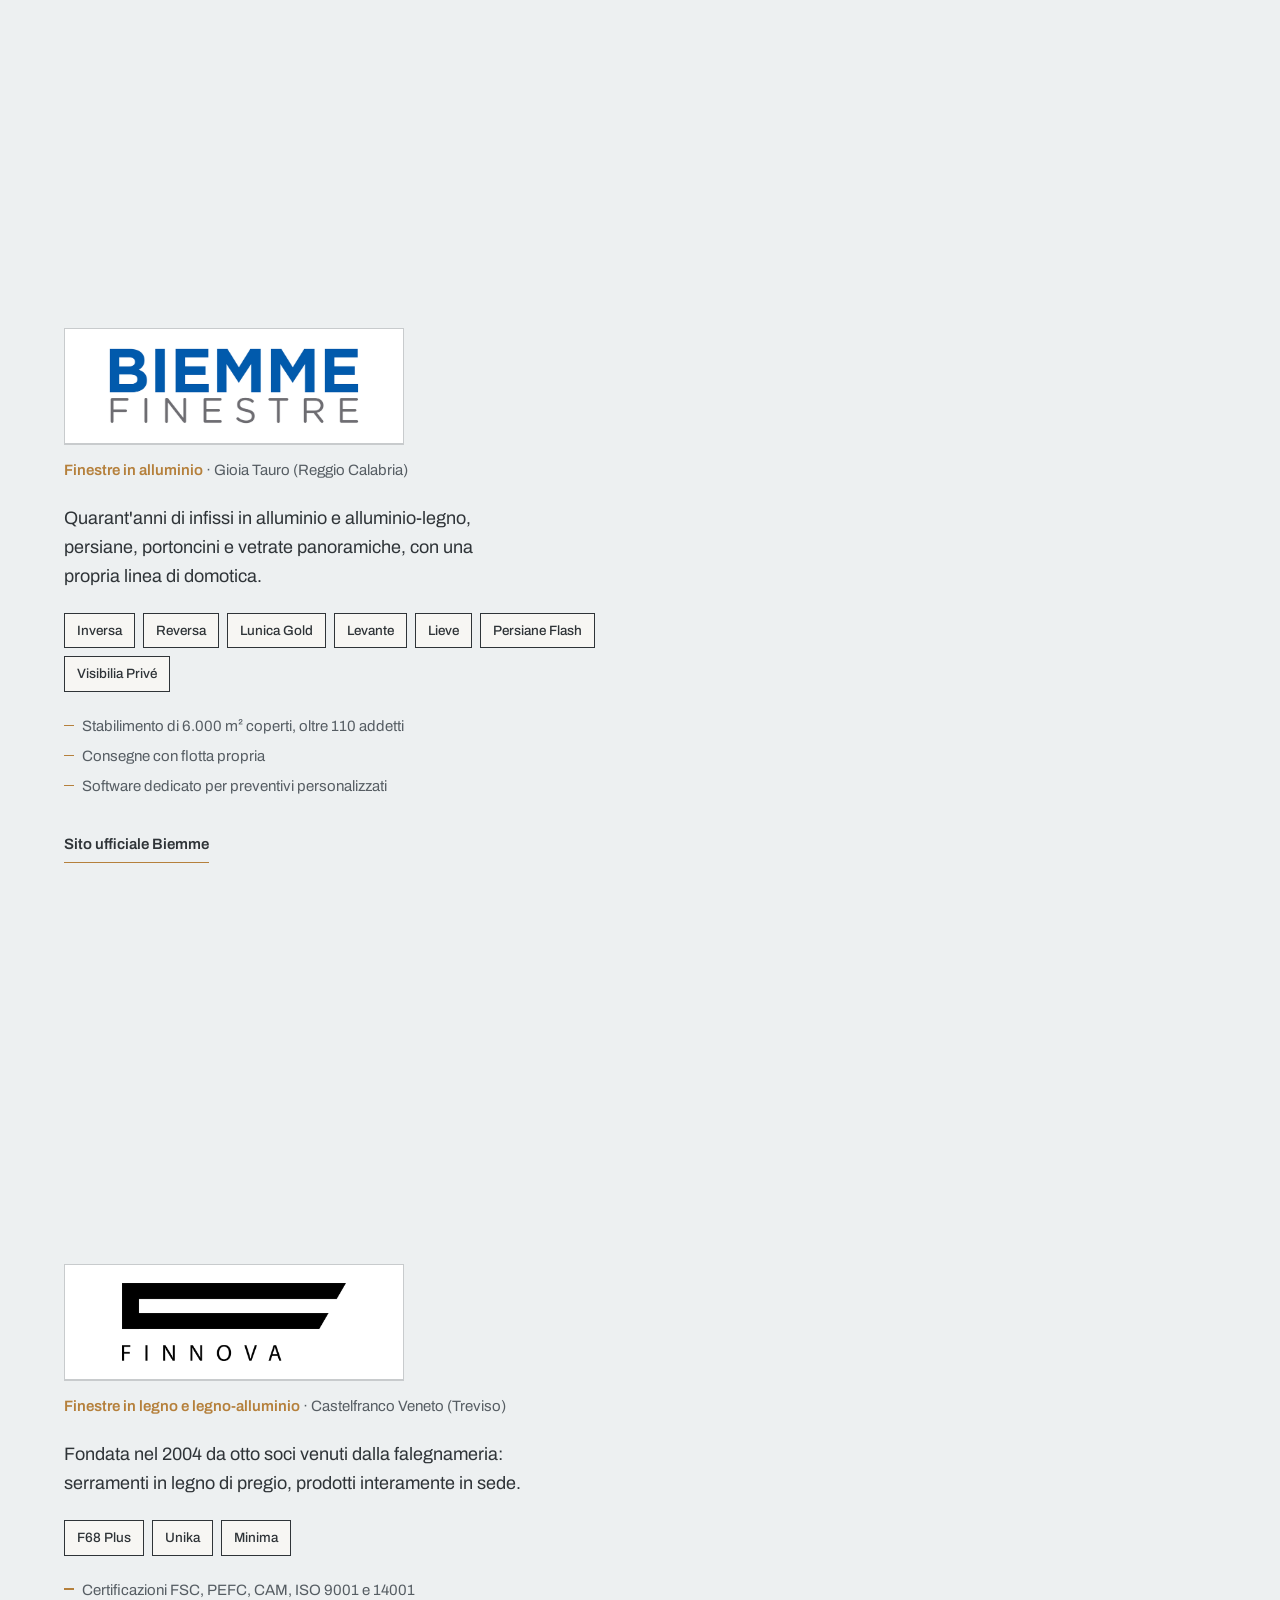
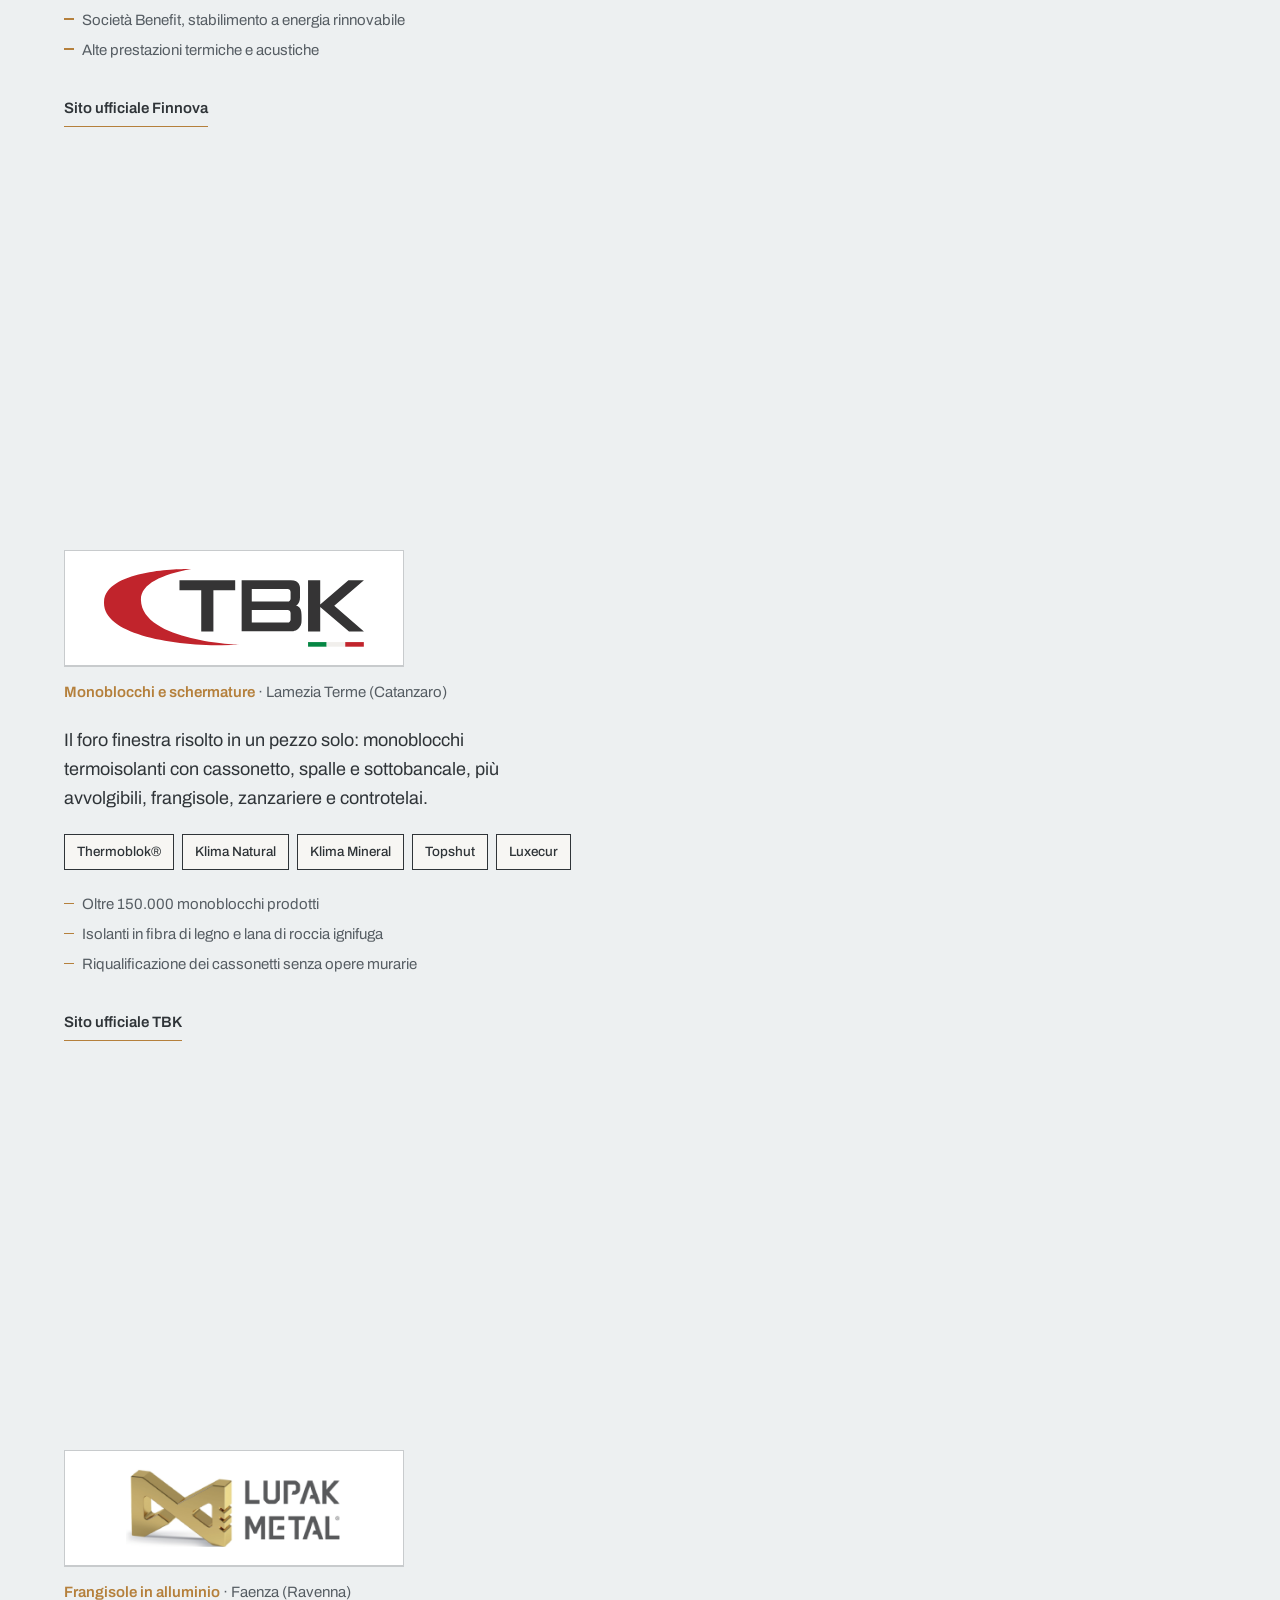
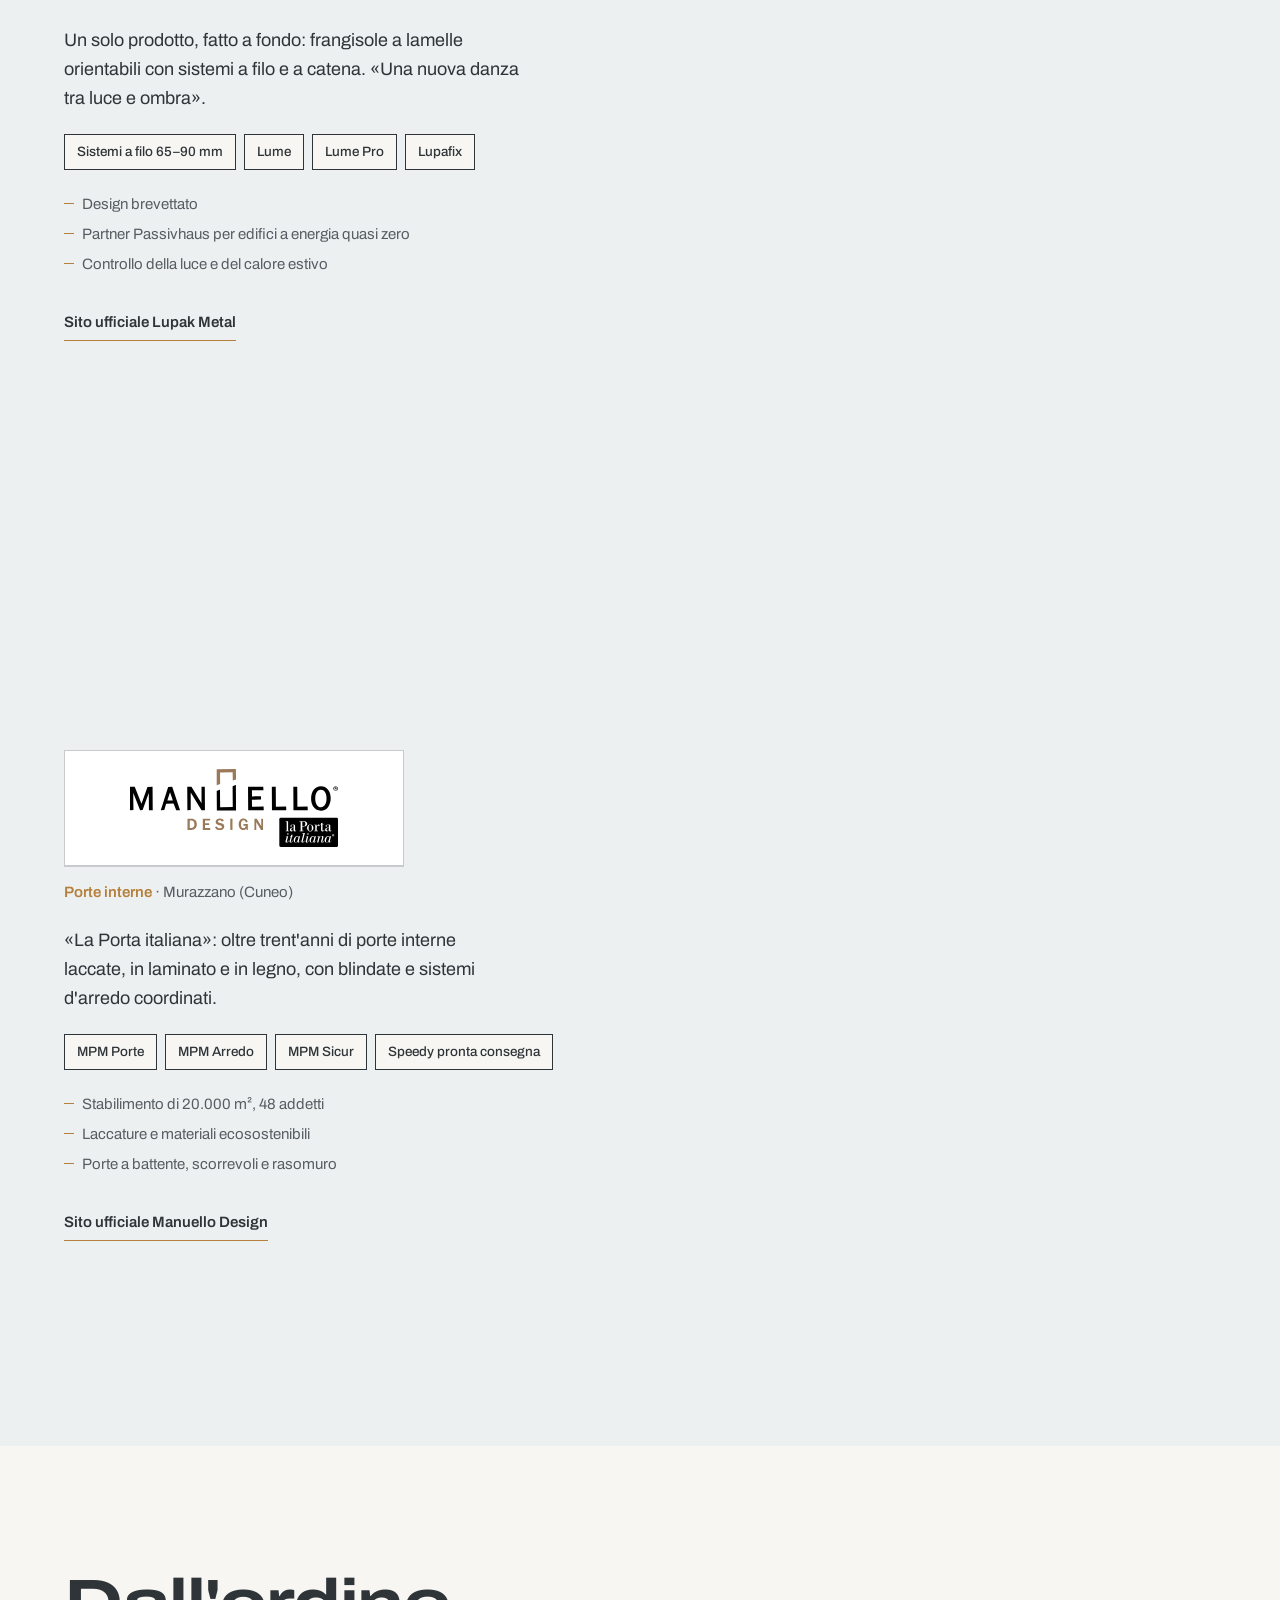
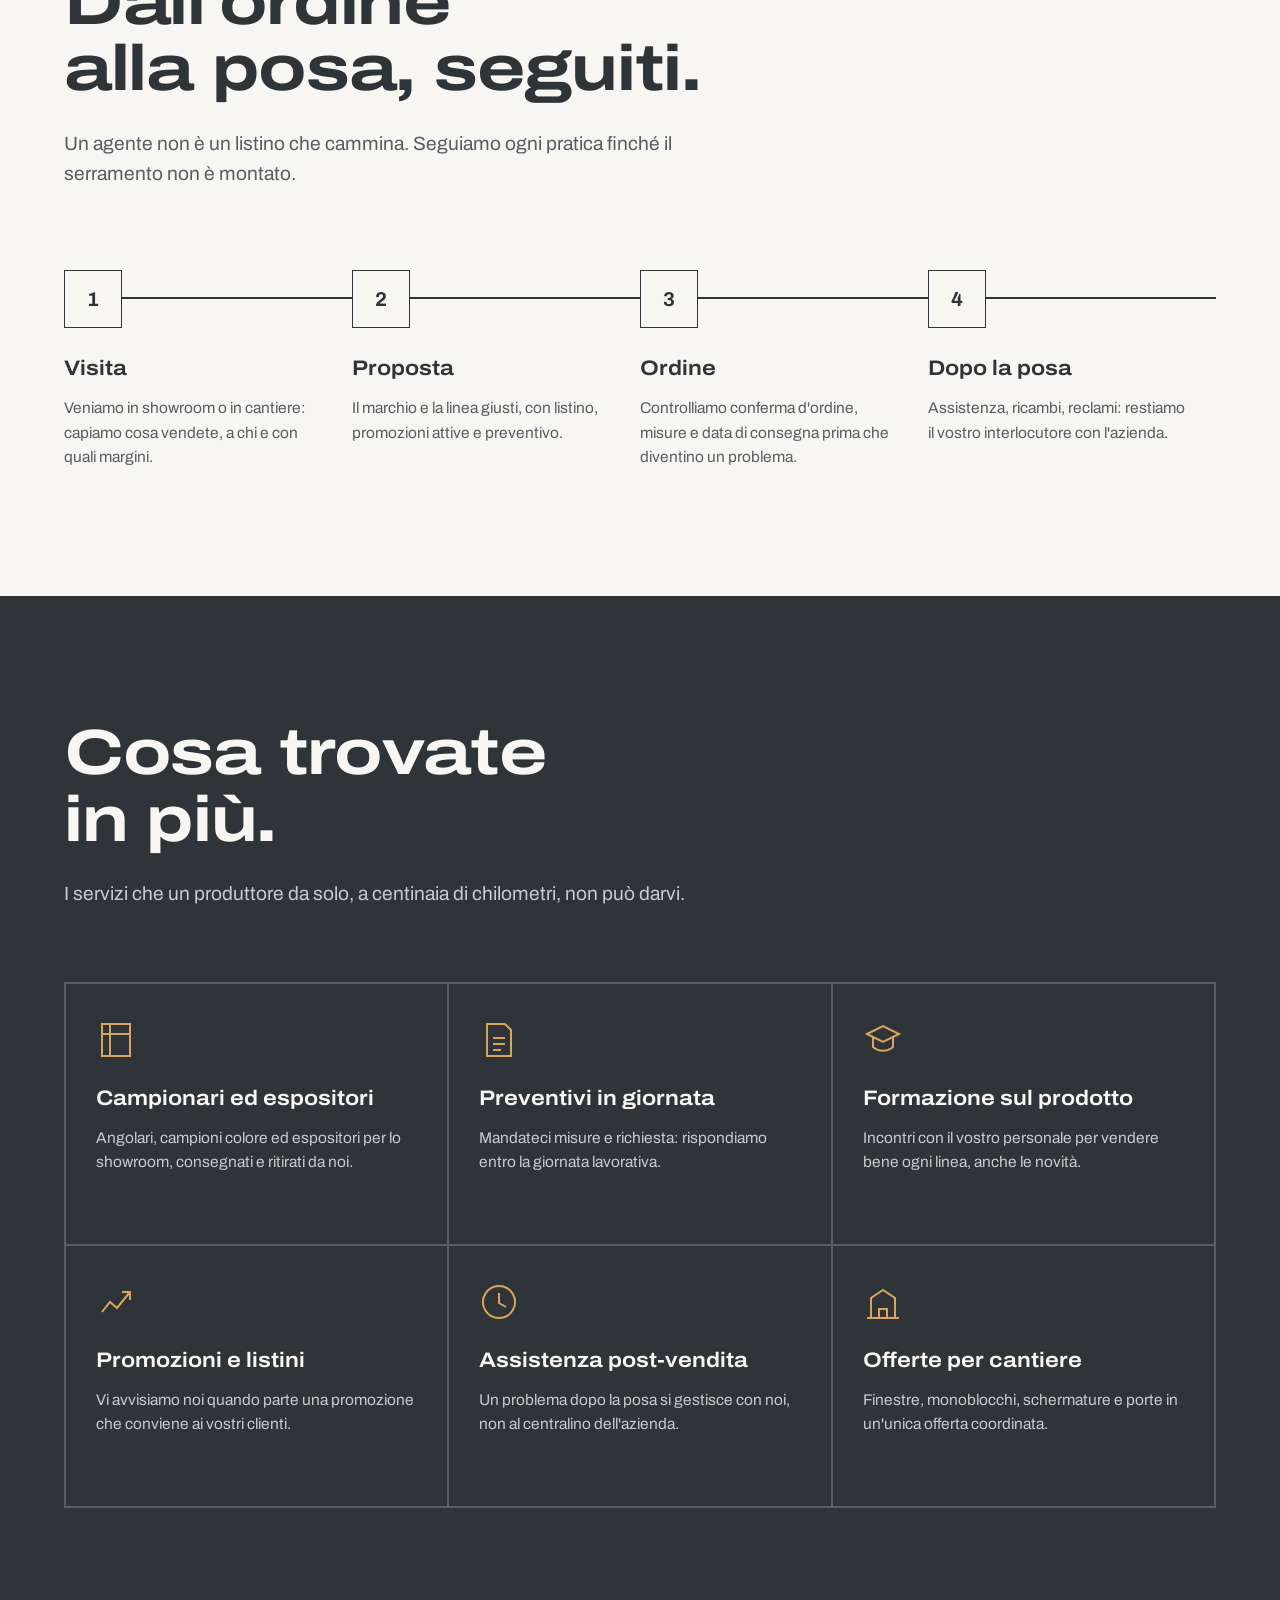
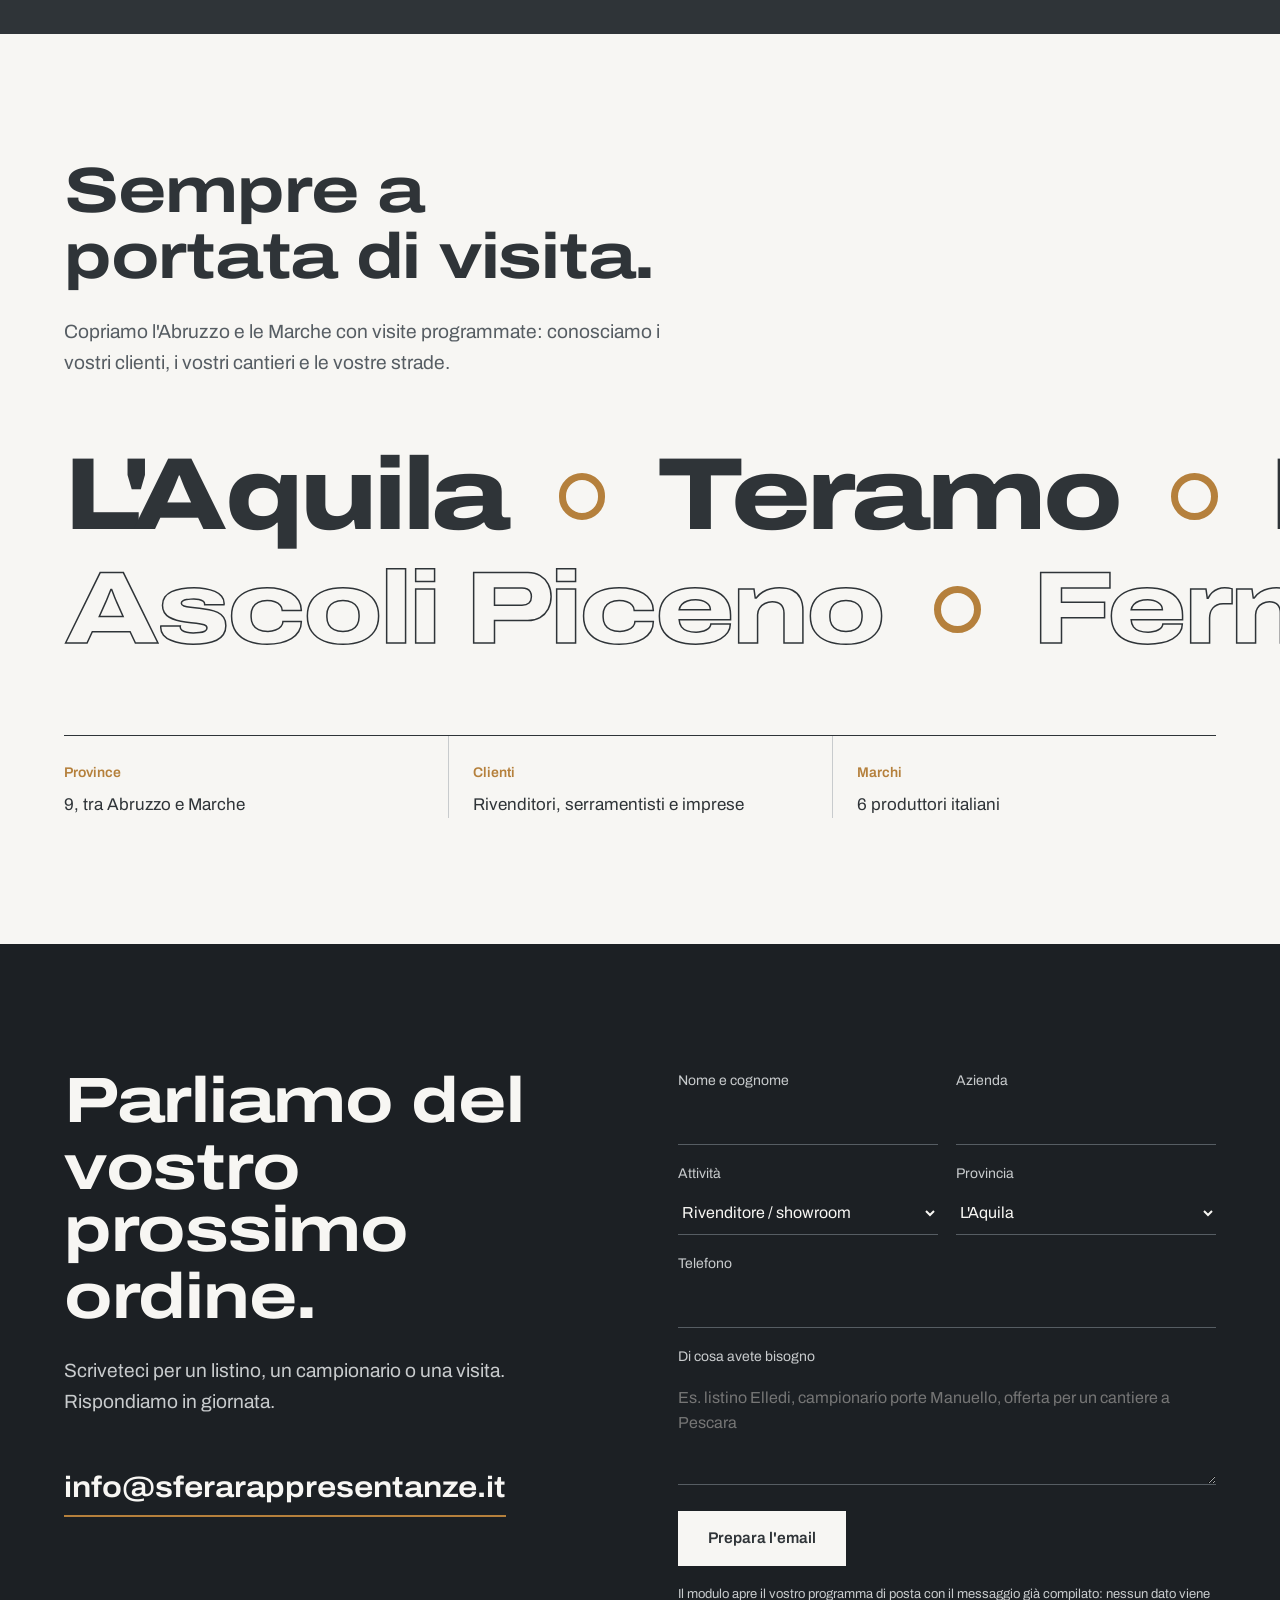
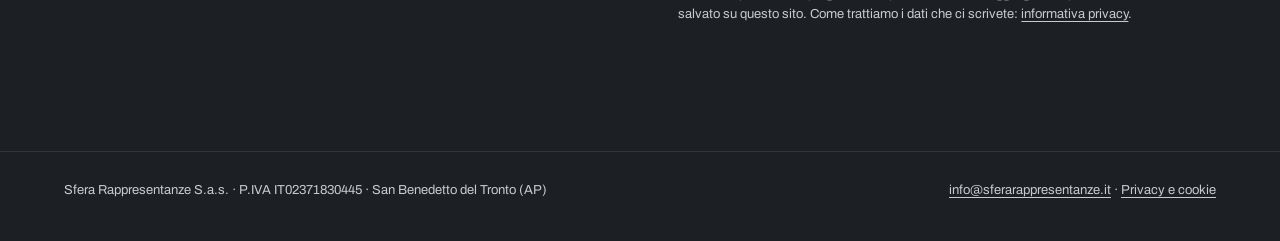
==== commit e7b947f0: "Visibilità: dati strutturati, anteprima social, llms.txt - Dati strutturati schema.org (Organization" ====
--- a/index.html
+++ b/index.html
@@ -6,6 +6,127 @@
 <link rel="canonical" href="https://www.sferarappresentanze.it/">
 <title>Sfera Rappresentanze — Serramenti, schermature e porte per Abruzzo e Marche</title>
 <meta name="description" content="Sfera Rappresentanze S.a.s.: agenzia di rappresentanza per rivenditori, serramentisti e imprese in Abruzzo e nelle Marche. Elledi, Biemme, Finnova, TBK, Lupak Metal, Manuello Design.">
+<!-- Anteprima quando il link viene condiviso (WhatsApp, Facebook, LinkedIn, email) -->
+<meta property="og:type" content="website">
+<meta property="og:site_name" content="Sfera Rappresentanze">
+<meta property="og:locale" content="it_IT">
+<meta property="og:url" content="https://www.sferarappresentanze.it/">
+<meta property="og:title" content="Sfera Rappresentanze — Serramenti, schermature e porte per Abruzzo e Marche">
+<meta property="og:description" content="Agenzia di rappresentanza per rivenditori, serramentisti e imprese: Elledi, Biemme, Finnova, TBK, Lupak Metal, Manuello Design.">
+<meta property="og:image" content="https://www.sferarappresentanze.it/risorse/logo/png/sfera-anteprima-social.png">
+<meta property="og:image:width" content="1200">
+<meta property="og:image:height" content="630">
+<meta property="og:image:alt" content="Sfera Rappresentanze: serramenti, schermature e porte in Abruzzo e Marche">
+<meta name="twitter:card" content="summary_large_image">
+<!-- Scheda per motori di ricerca e assistenti AI: chi siamo, dove, cosa (schema.org) -->
+<script type="application/ld+json">
+{
+ "@context": "https://schema.org",
+ "@graph": [
+  {
+   "@type": "Organization",
+   "@id": "https://www.sferarappresentanze.it/#organizzazione",
+   "name": "Sfera Rappresentanze S.a.s.",
+   "alternateName": [
+    "Sfera Rappresentanze",
+    "Sfera Rappresentanze Abruzzo e Marche"
+   ],
+   "url": "https://www.sferarappresentanze.it/",
+   "logo": "https://www.sferarappresentanze.it/risorse/logo/png/sfera-simbolo-512.png",
+   "image": "https://www.sferarappresentanze.it/risorse/logo/png/sfera-anteprima-social.png",
+   "description": "Agenzia di rappresentanza plurimandataria per serramenti, schermature e porte in Abruzzo e nelle Marche: rappresenta Elledi (finestre in PVC), Biemme Finestre (alluminio e alluminio-legno), Finnova (legno e legno-alluminio), TBK (monoblocchi e schermature), Lupak Metal (frangisole) e Manuello Design (porte interne) presso rivenditori, serramentisti, posatori e imprese di costruzioni.",
+   "email": "info@sferarappresentanze.it",
+   "vatID": "IT02371830445",
+   "legalName": "Sfera Rappresentanze S.a.s.",
+   "address": {
+    "@type": "PostalAddress",
+    "addressLocality": "San Benedetto del Tronto",
+    "addressRegion": "AP",
+    "addressCountry": "IT"
+   },
+   "areaServed": [
+    {
+     "@type": "AdministrativeArea",
+     "name": "Abruzzo"
+    },
+    {
+     "@type": "AdministrativeArea",
+     "name": "Marche"
+    },
+    {
+     "@type": "AdministrativeArea",
+     "name": "Provincia di L'Aquila"
+    },
+    {
+     "@type": "AdministrativeArea",
+     "name": "Provincia di Teramo"
+    },
+    {
+     "@type": "AdministrativeArea",
+     "name": "Provincia di Pescara"
+    },
+    {
+     "@type": "AdministrativeArea",
+     "name": "Provincia di Chieti"
+    },
+    {
+     "@type": "AdministrativeArea",
+     "name": "Provincia di Ascoli Piceno"
+    },
+    {
+     "@type": "AdministrativeArea",
+     "name": "Provincia di Fermo"
+    },
+    {
+     "@type": "AdministrativeArea",
+     "name": "Provincia di Macerata"
+    },
+    {
+     "@type": "AdministrativeArea",
+     "name": "Provincia di Ancona"
+    },
+    {
+     "@type": "AdministrativeArea",
+     "name": "Provincia di Pesaro e Urbino"
+    }
+   ],
+   "knowsAbout": [
+    "serramenti",
+    "finestre in PVC",
+    "serramenti in alluminio",
+    "serramenti in alluminio-legno",
+    "monoblocchi",
+    "frangisole",
+    "schermature solari",
+    "porte interne",
+    "persiane",
+    "portoncini",
+    "agenzia di rappresentanza"
+   ],
+   "contactPoint": {
+    "@type": "ContactPoint",
+    "contactType": "commerciale",
+    "email": "info@sferarappresentanze.it",
+    "areaServed": [
+     "Abruzzo",
+     "Marche"
+    ],
+    "availableLanguage": "it"
+   }
+  },
+  {
+   "@type": "WebSite",
+   "@id": "https://www.sferarappresentanze.it/#sito",
+   "url": "https://www.sferarappresentanze.it/",
+   "name": "Sfera Rappresentanze",
+   "inLanguage": "it-IT",
+   "publisher": {
+    "@id": "https://www.sferarappresentanze.it/#organizzazione"
+   }
+  }
+ ]
+}
+</script>
 <link rel="icon" href="risorse/logo/sfera-simbolo.svg" type="image/svg+xml">
 <link rel="apple-touch-icon" href="risorse/logo/png/sfera-icona-180.png">
 <!-- Carattere e libreria 3D ospitati sul sito stesso: nessun servizio esterno riceve i dati dei visitatori -->
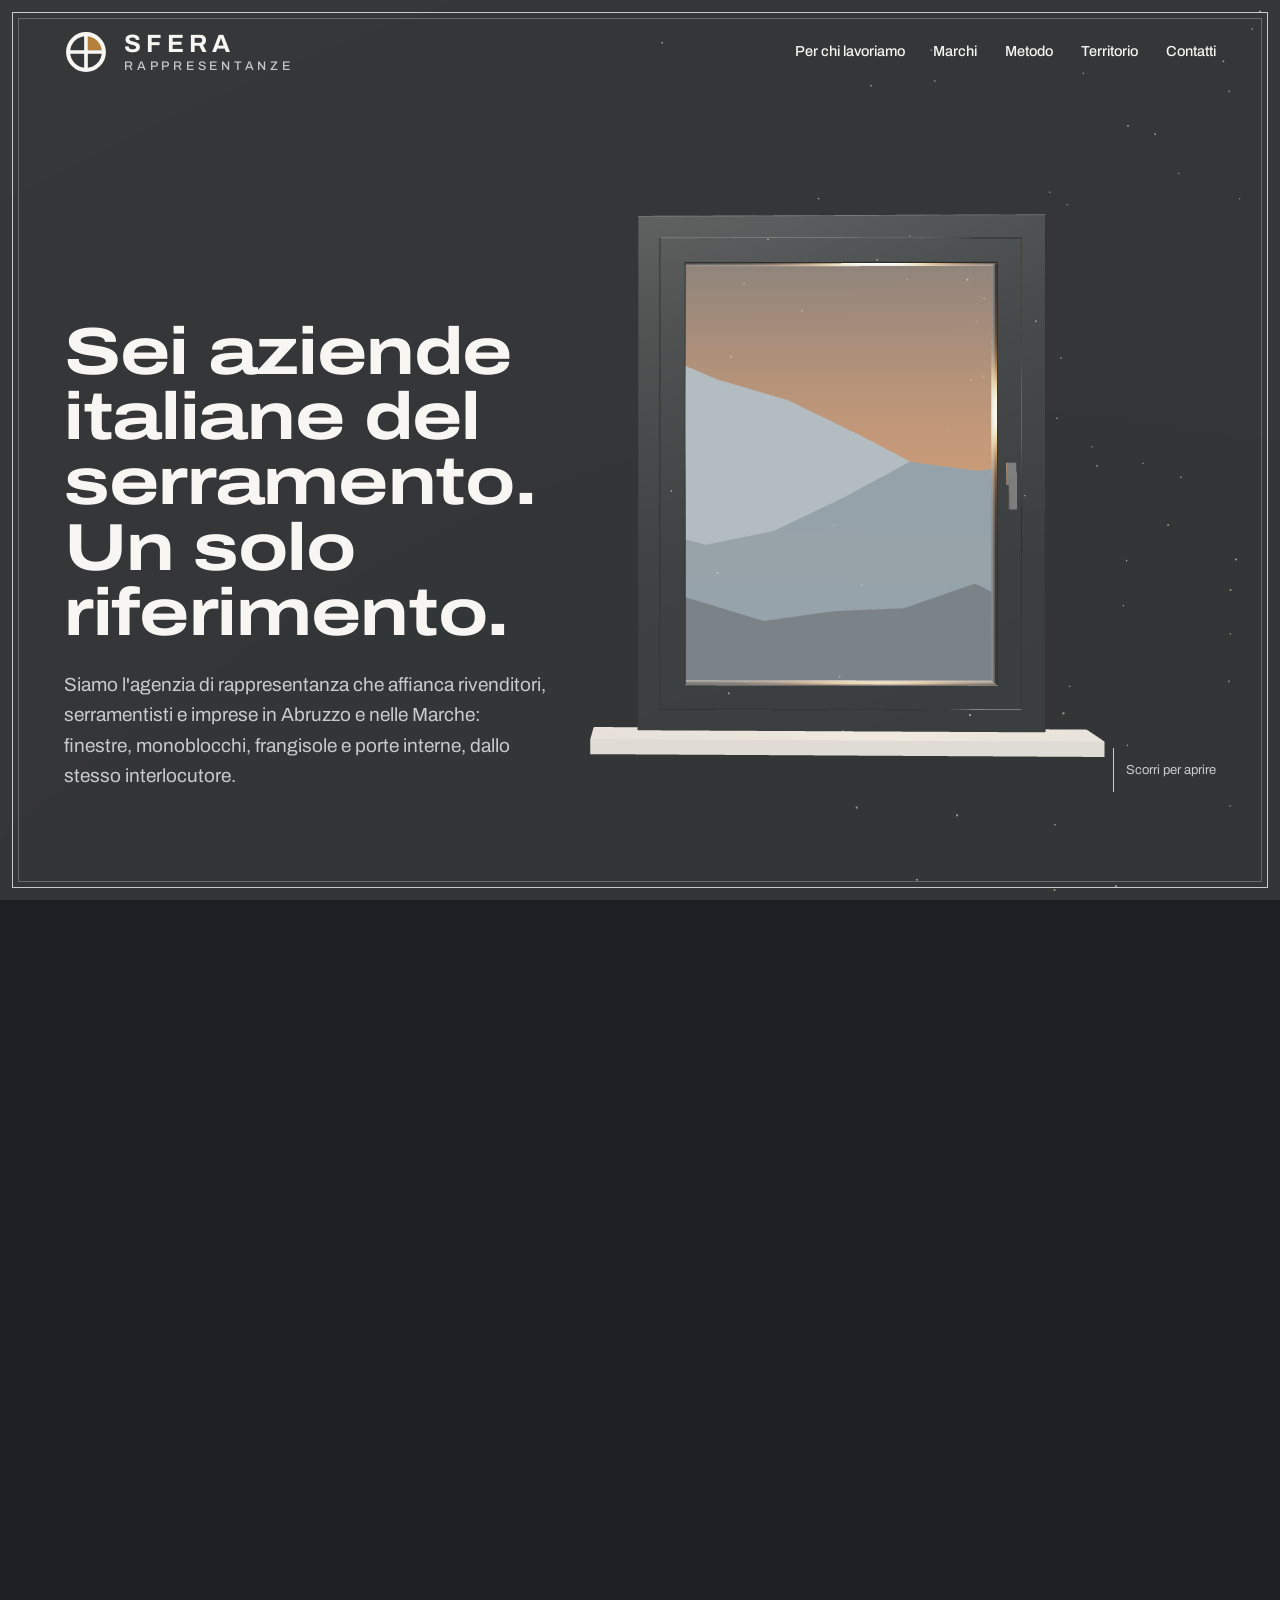
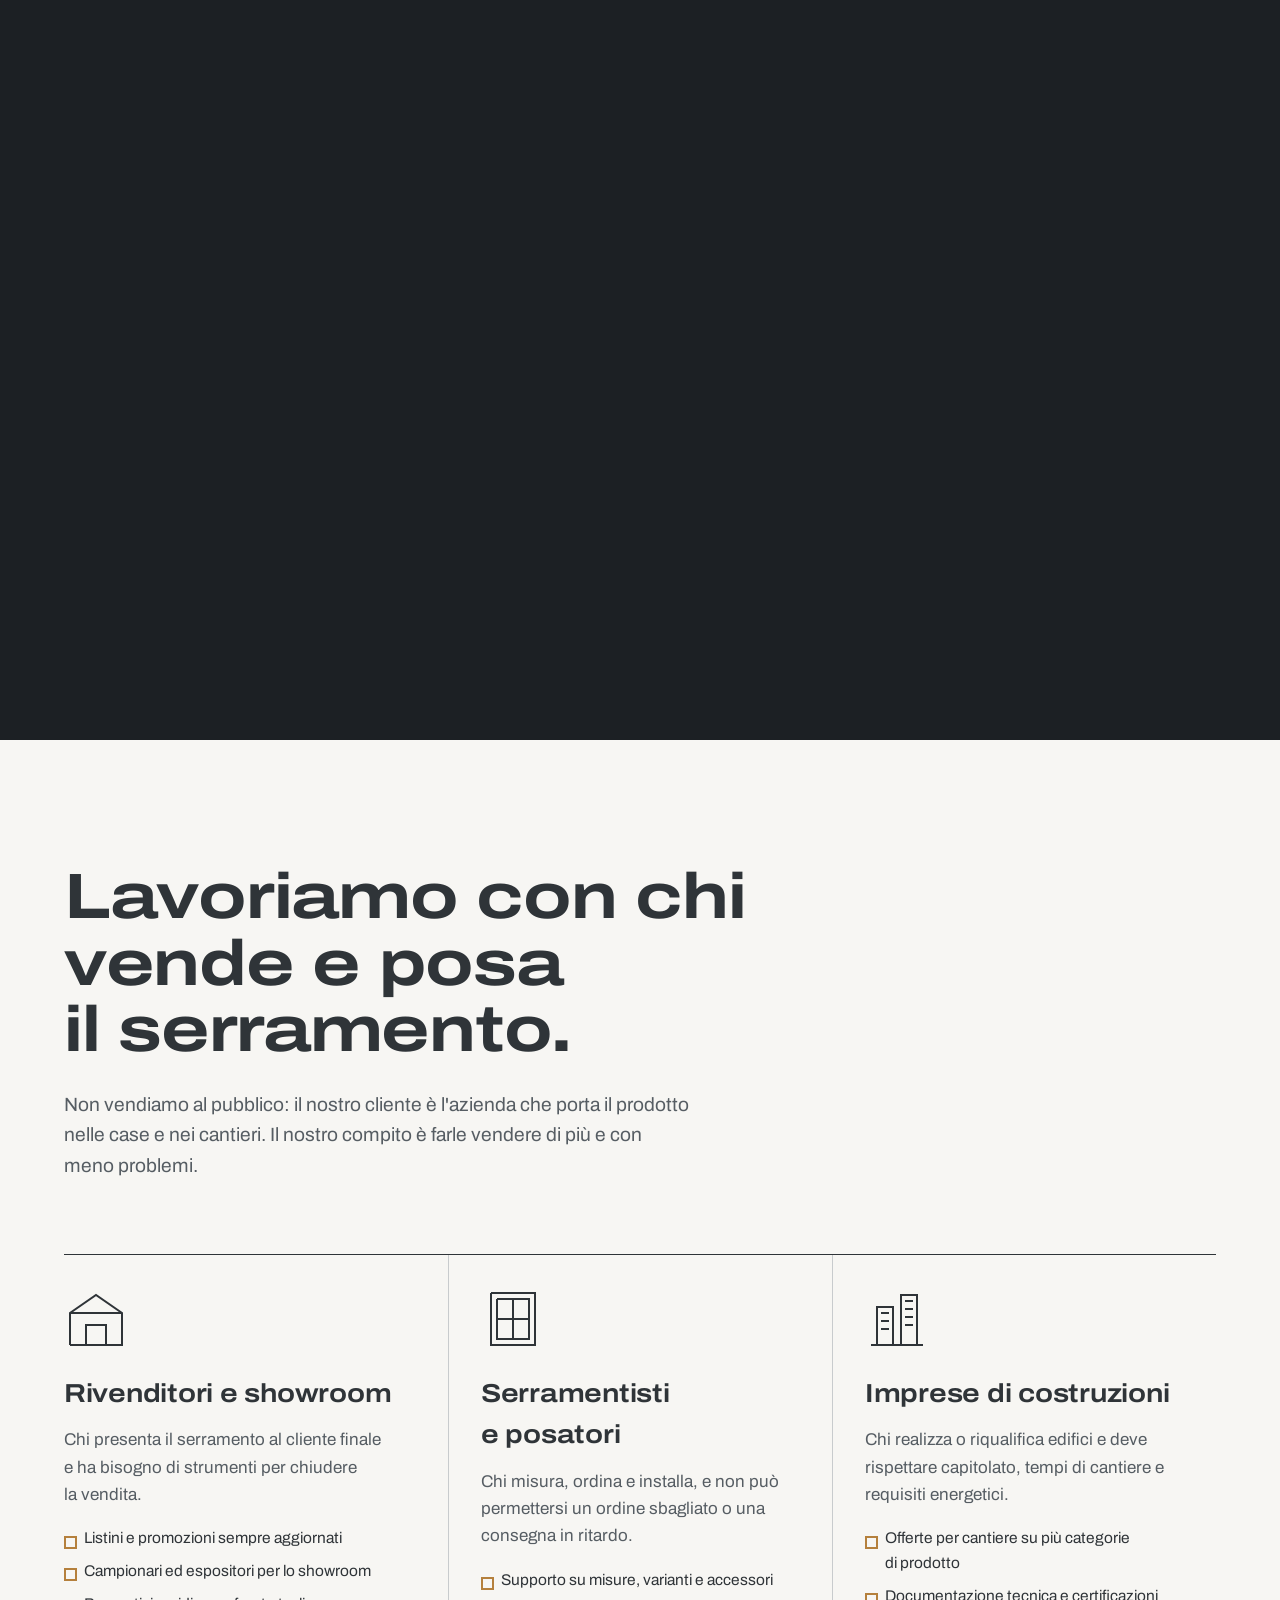
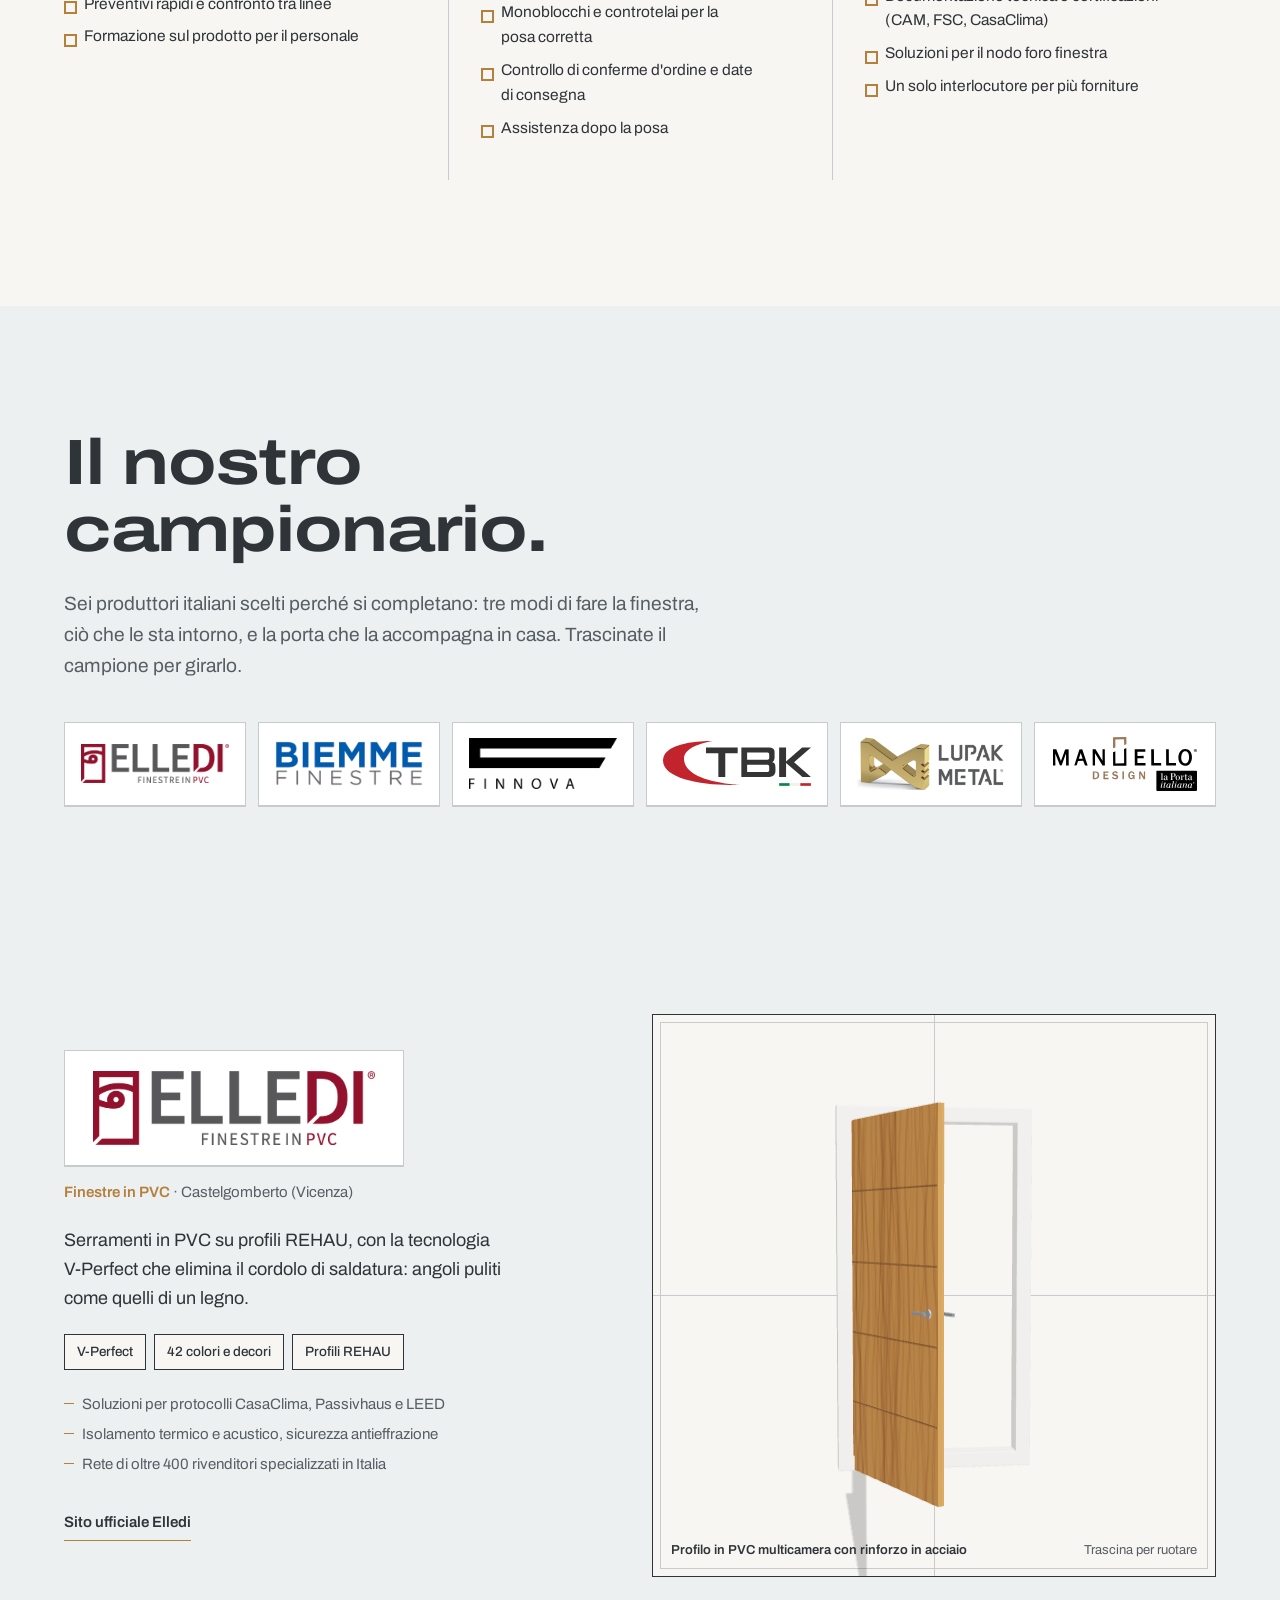
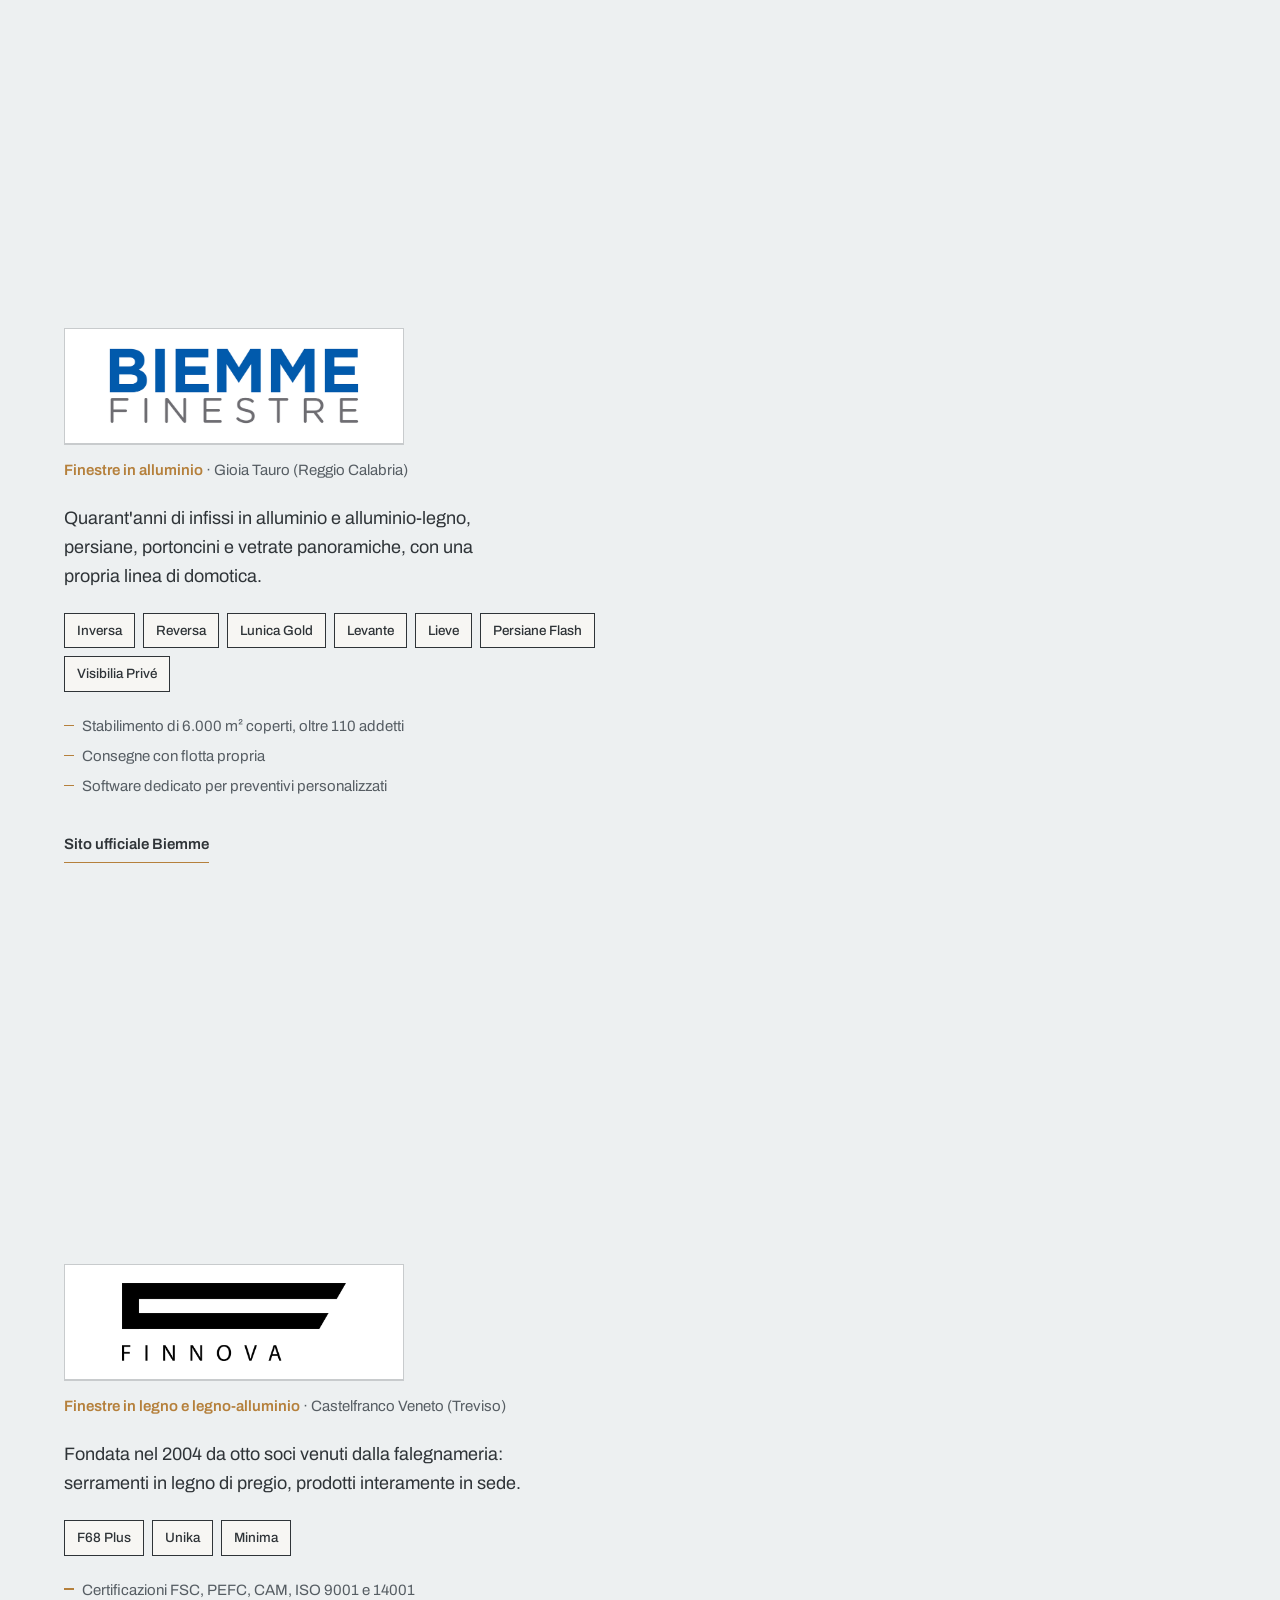
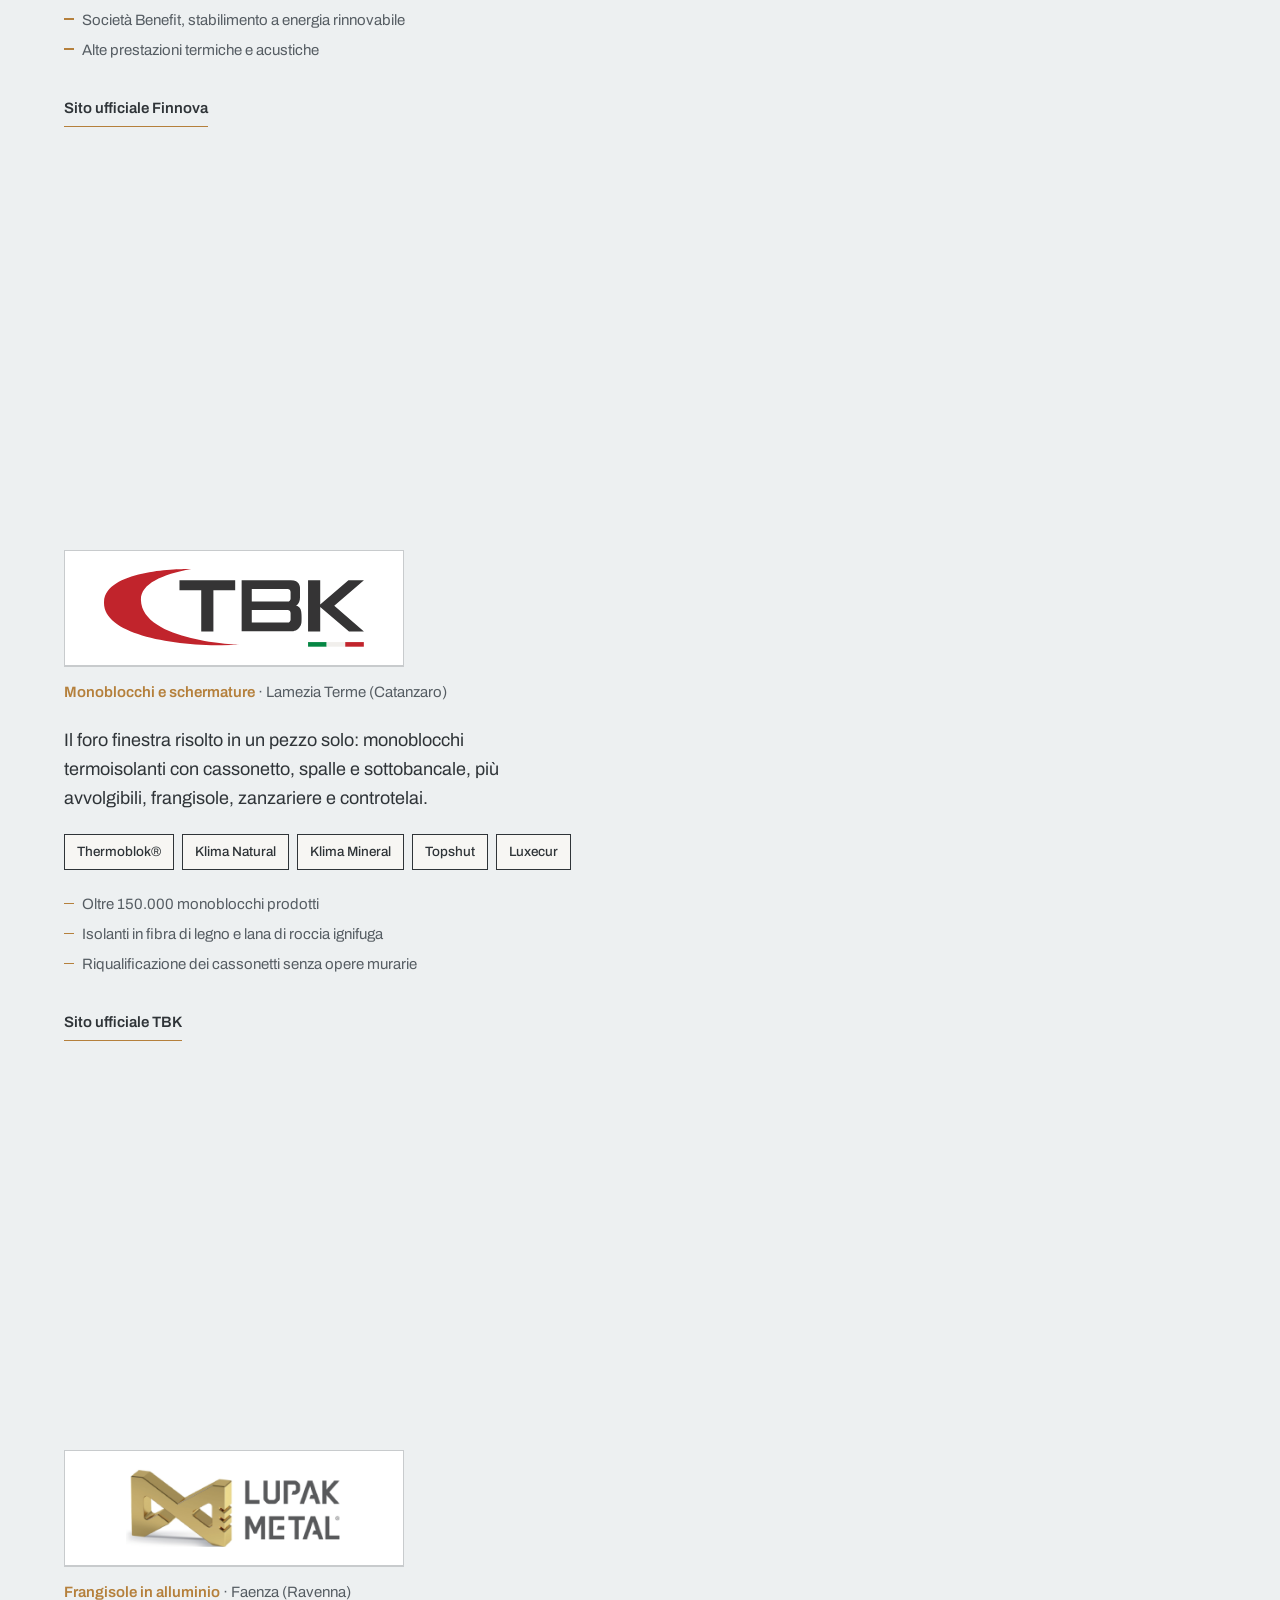
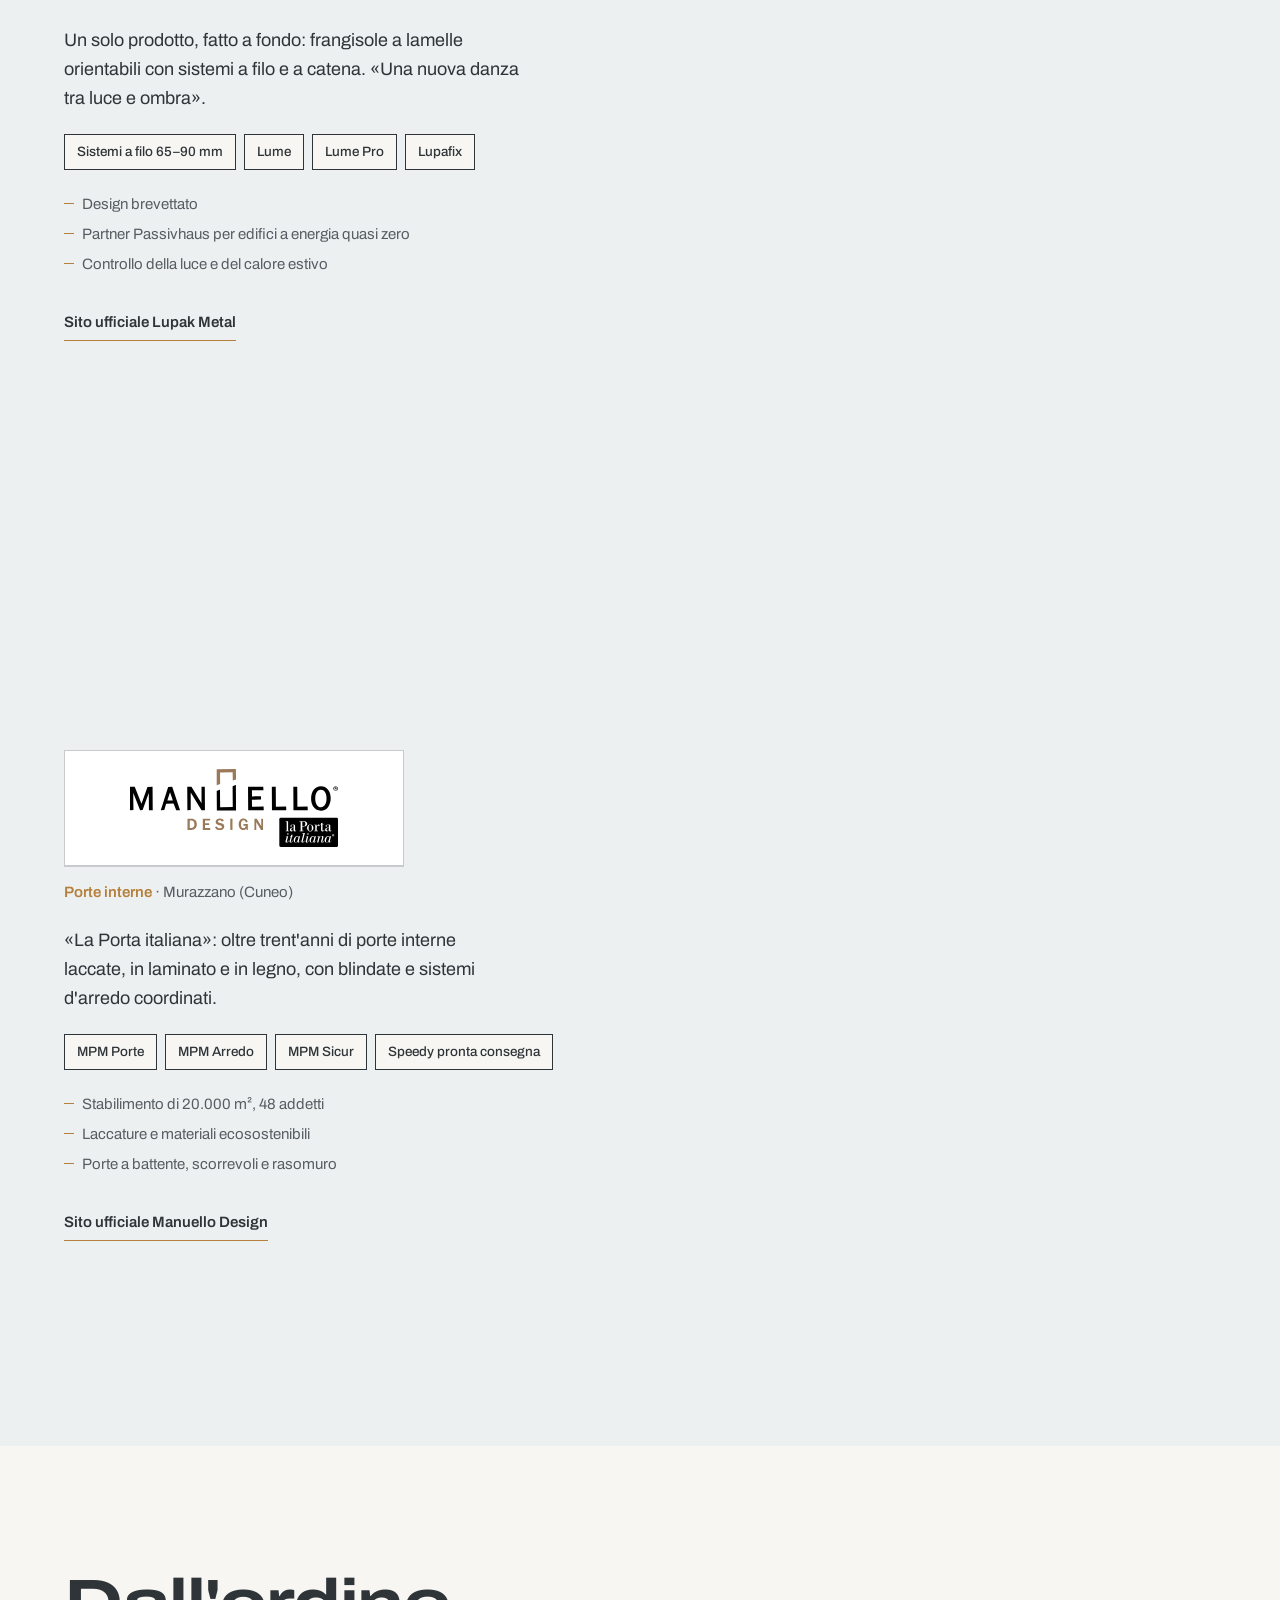
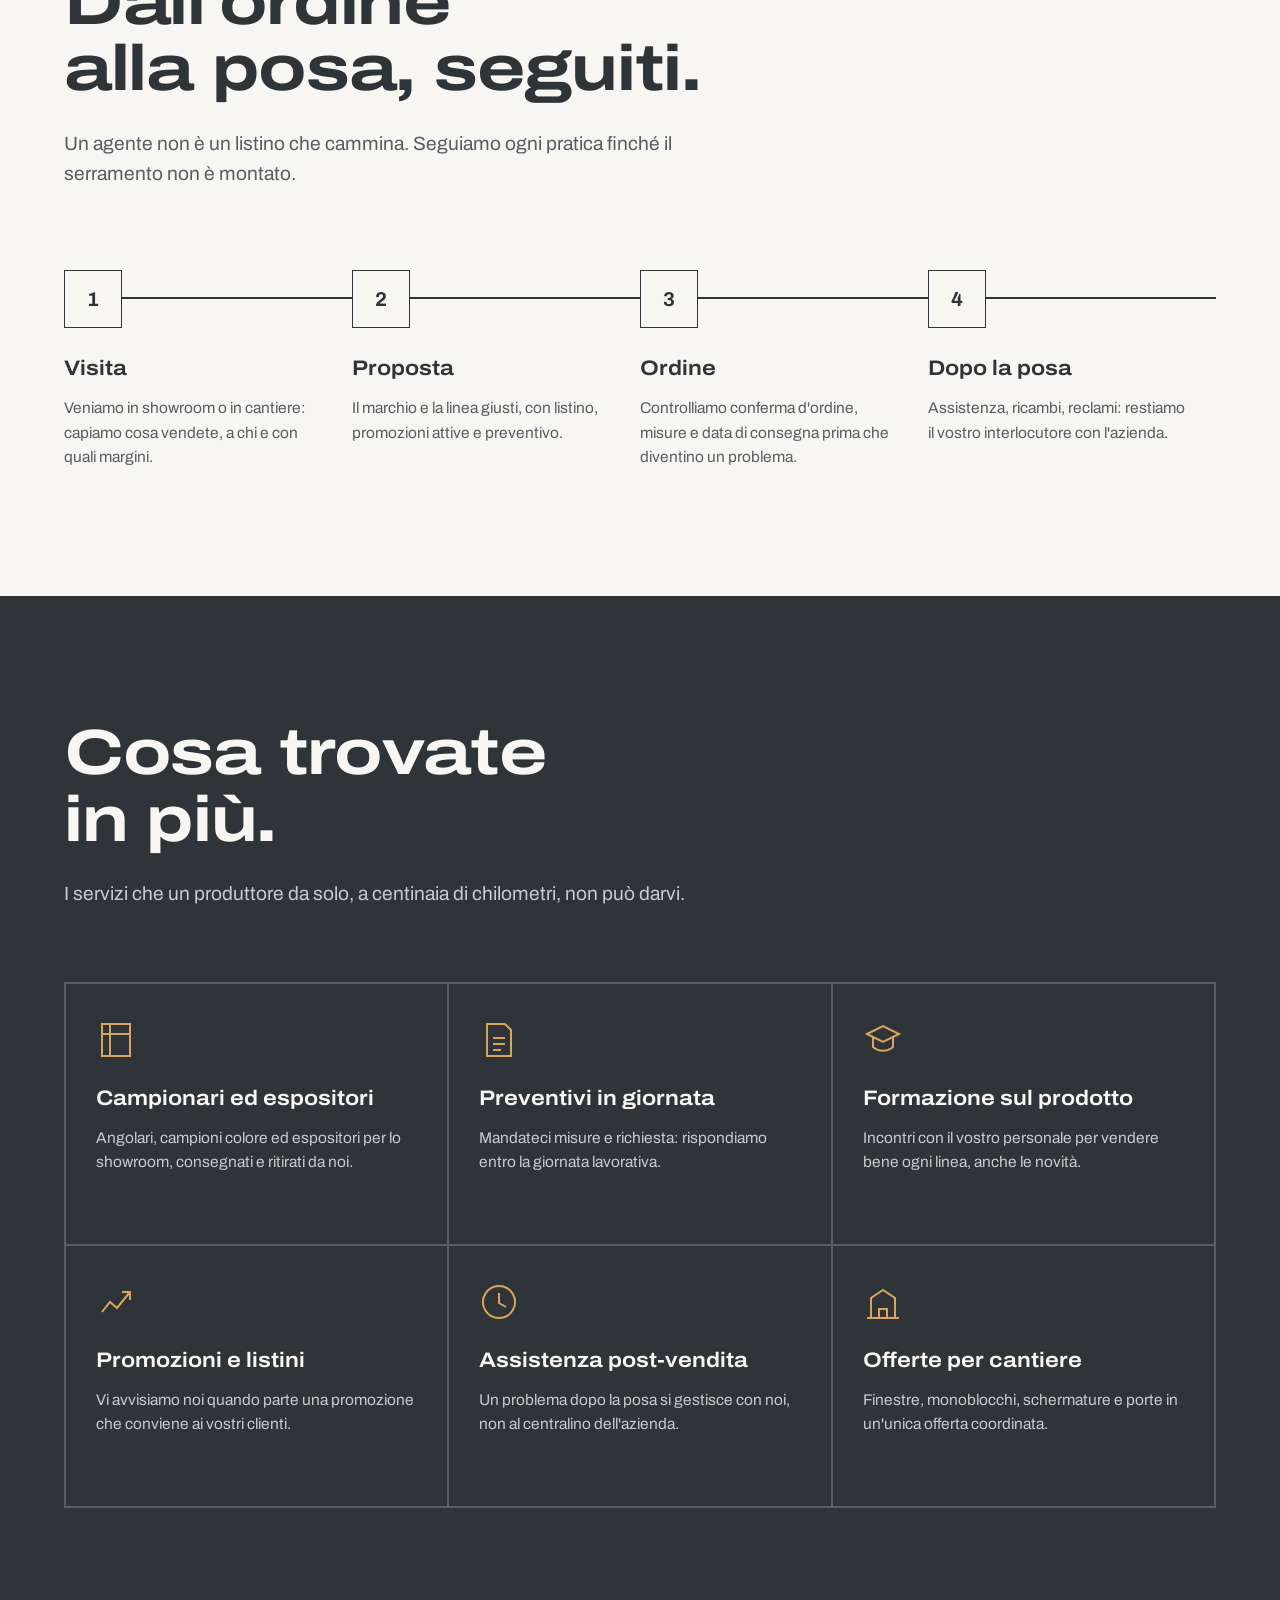
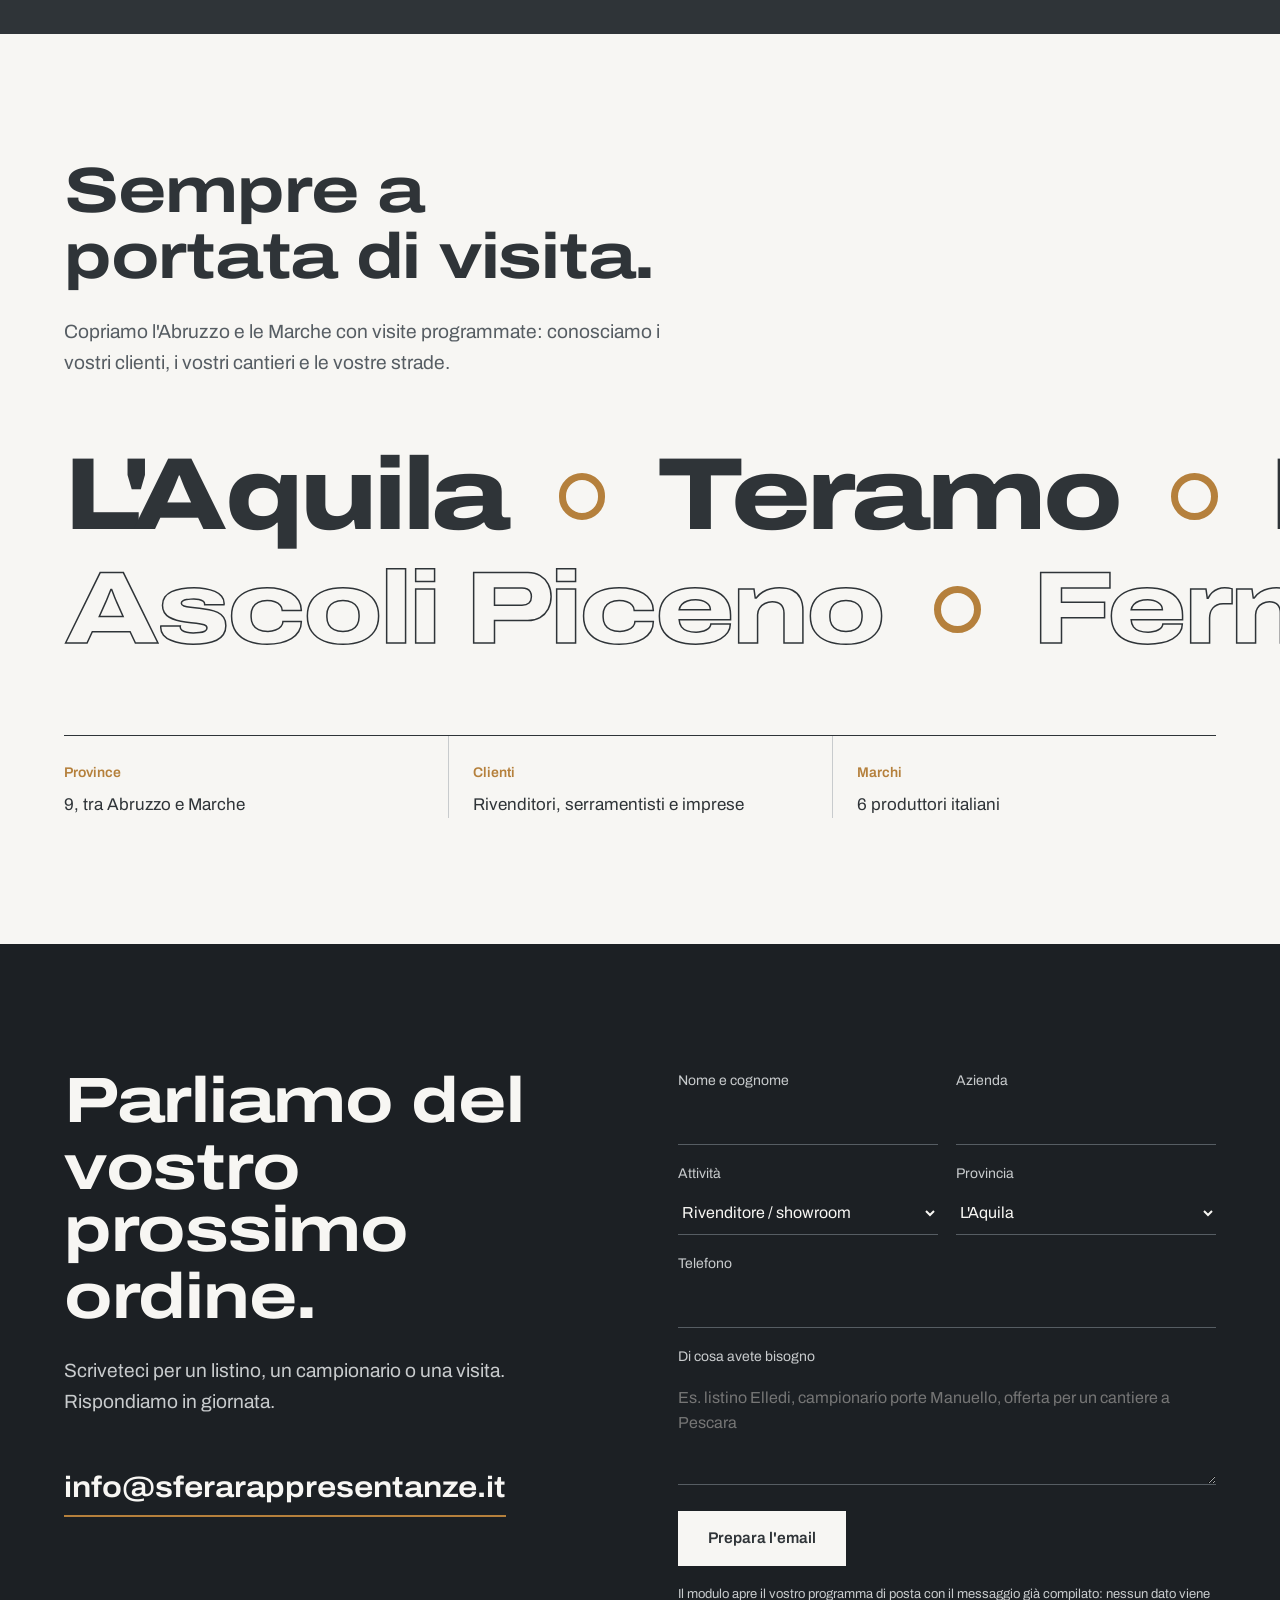
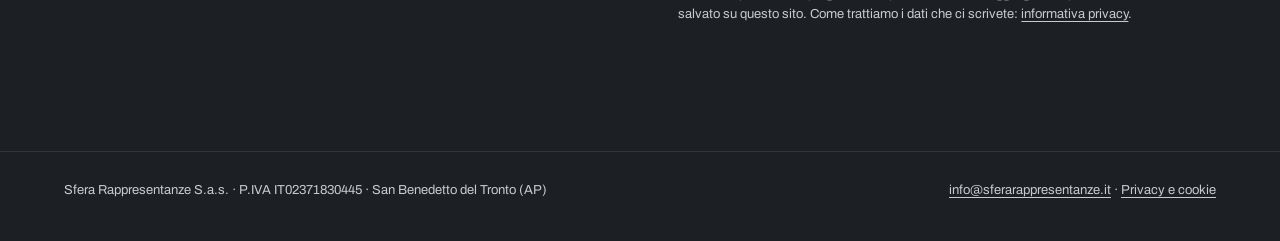
==== commit 317b7093: "Dati strutturati e llms.txt: collegata la pagina Facebook di Sfera (sameAs) Co-Authored-By: Claude O" ====
--- a/index.html
+++ b/index.html
@@ -37,6 +37,9 @@
    "description": "Agenzia di rappresentanza plurimandataria per serramenti, schermature e porte in Abruzzo e nelle Marche: rappresenta Elledi (finestre in PVC), Biemme Finestre (alluminio e alluminio-legno), Finnova (legno e legno-alluminio), TBK (monoblocchi e schermature), Lupak Metal (frangisole) e Manuello Design (porte interne) presso rivenditori, serramentisti, posatori e imprese di costruzioni.",
    "email": "info@sferarappresentanze.it",
    "vatID": "IT02371830445",
+   "sameAs": [
+    "https://www.facebook.com/sferasas/"
+   ],
    "legalName": "Sfera Rappresentanze S.a.s.",
    "address": {
     "@type": "PostalAddress",
